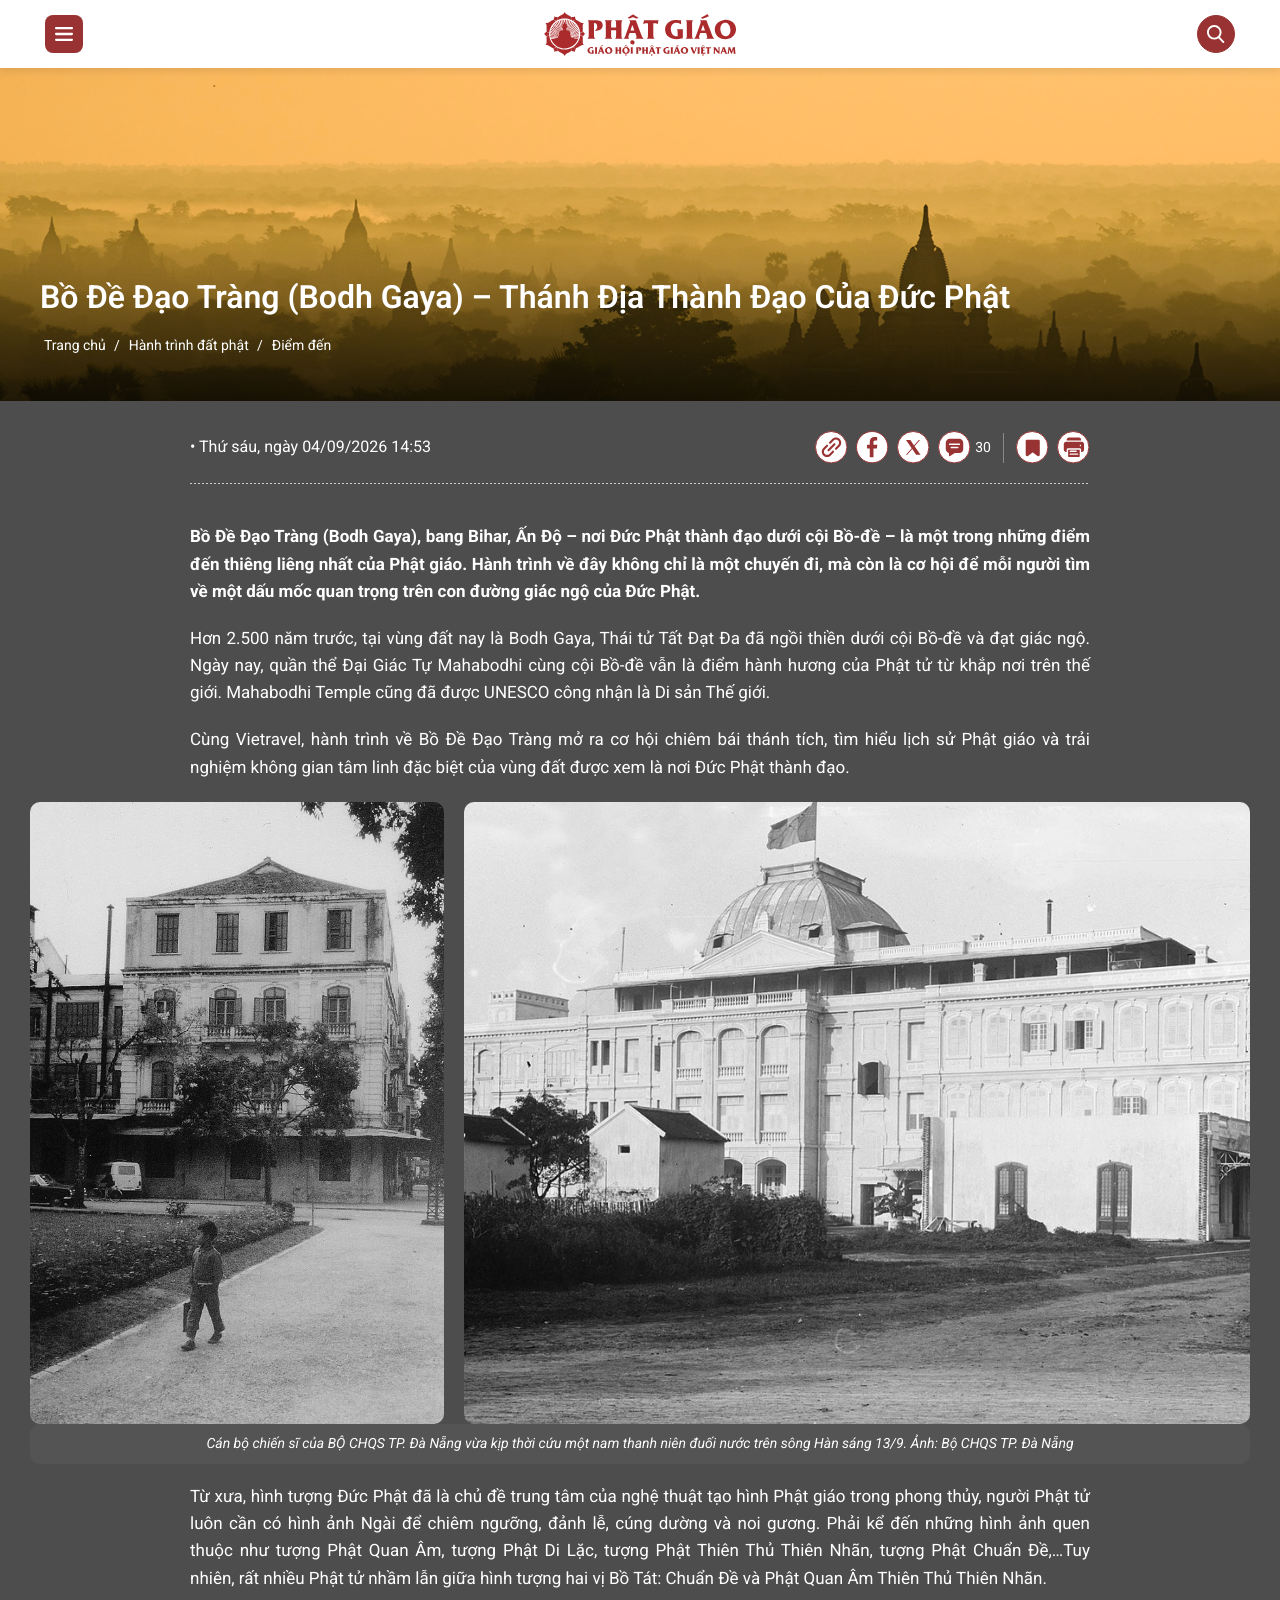
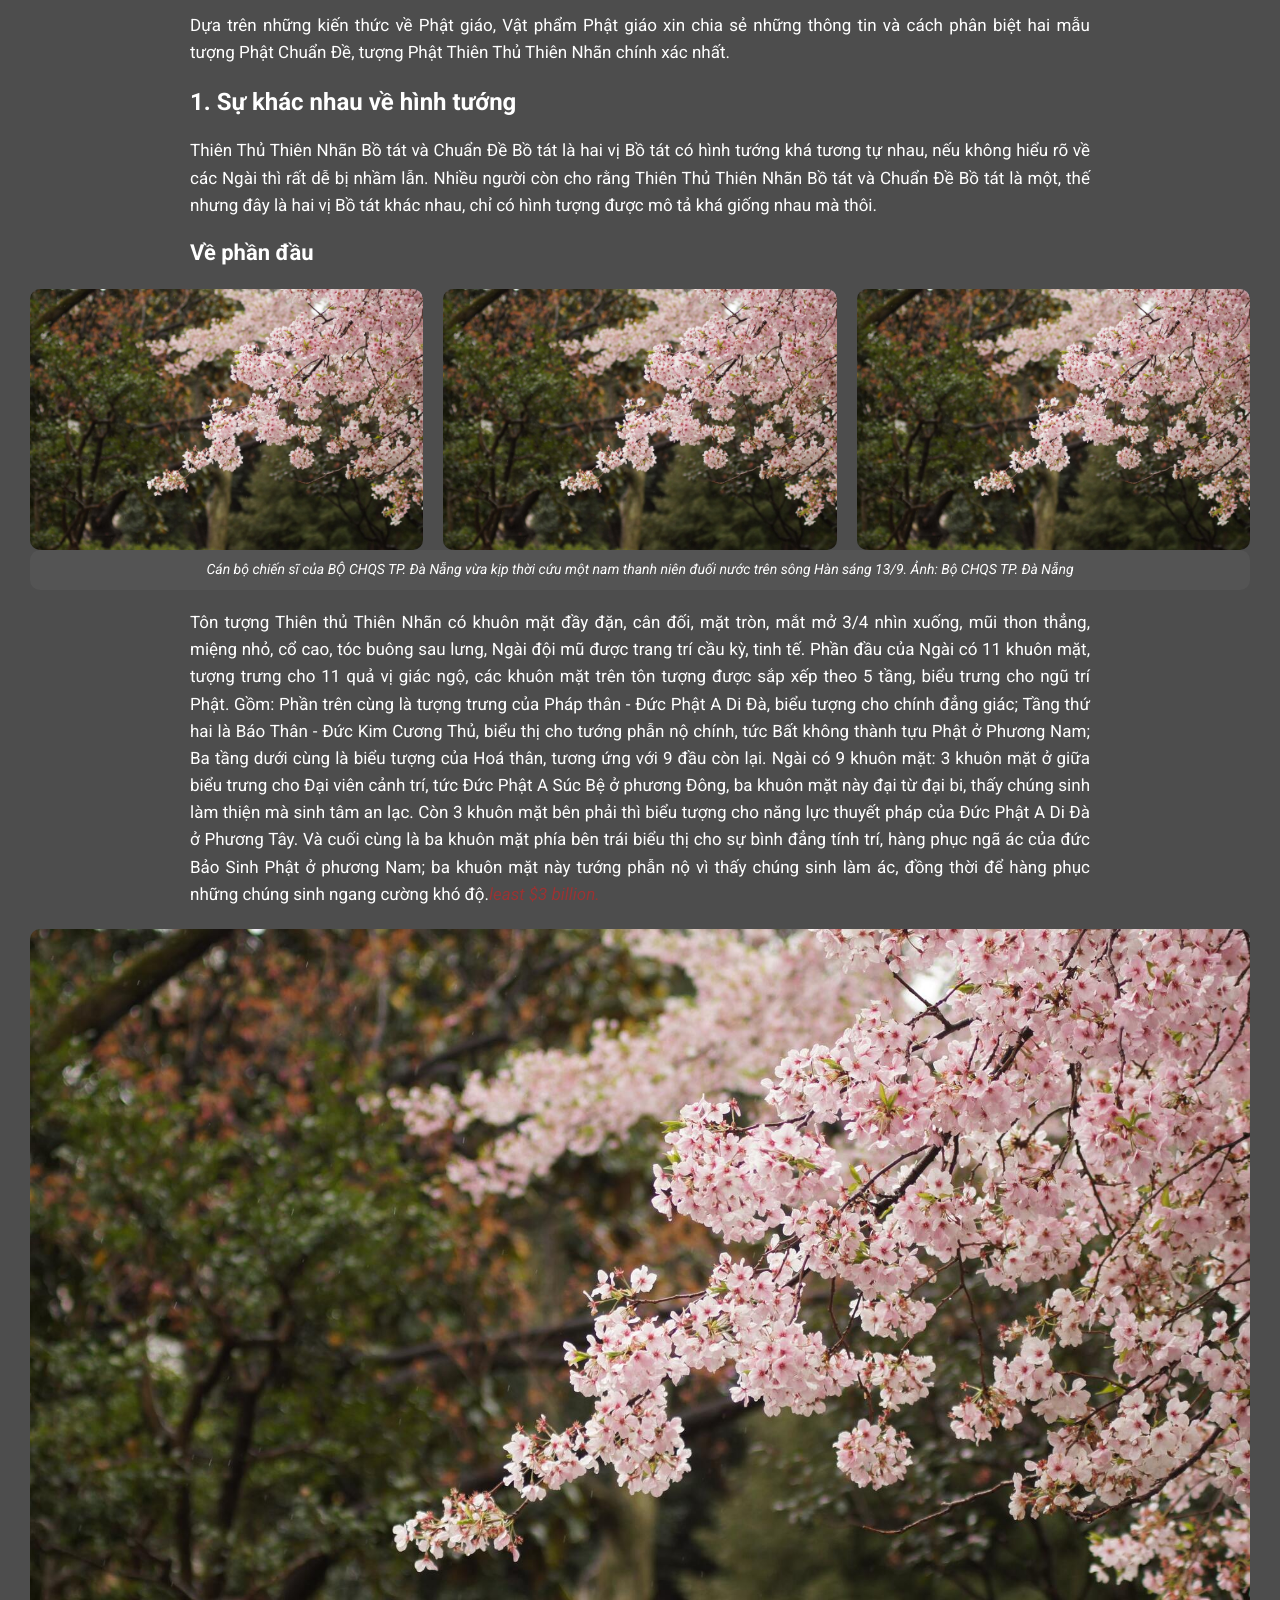
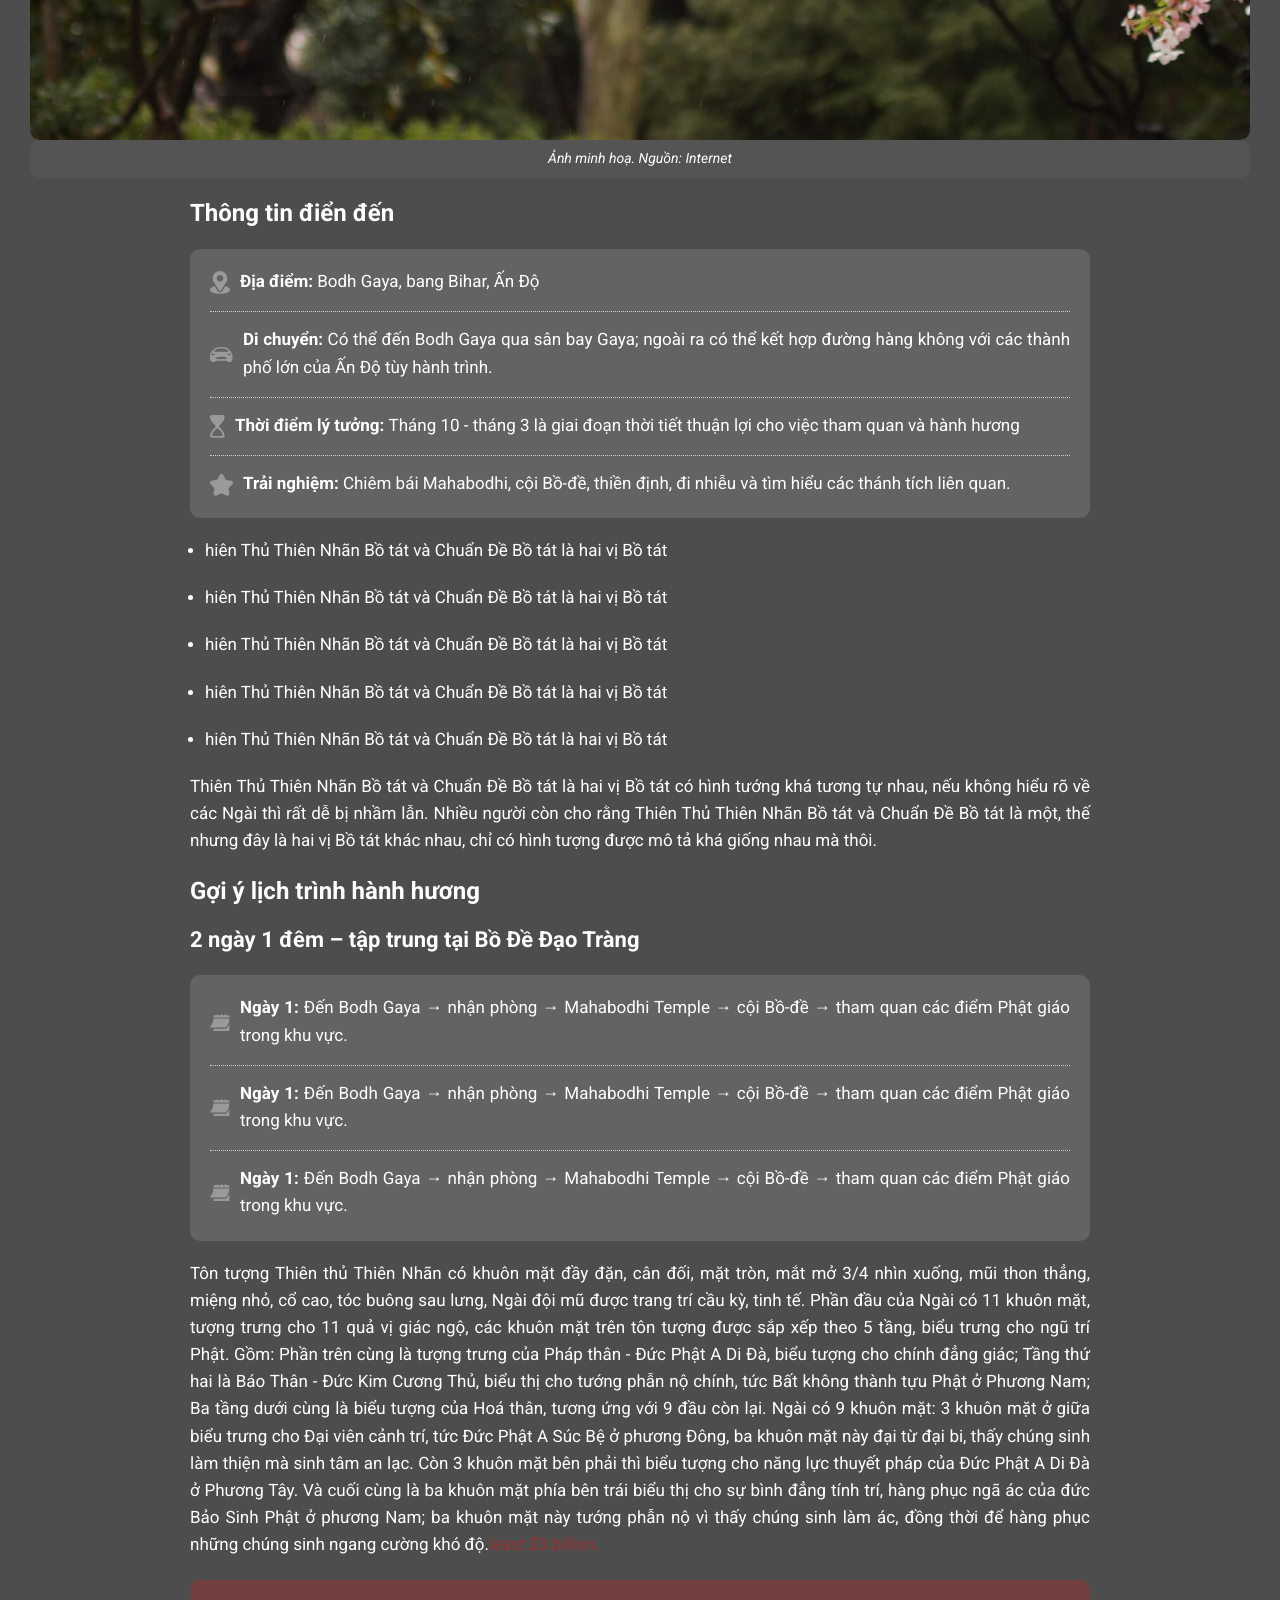
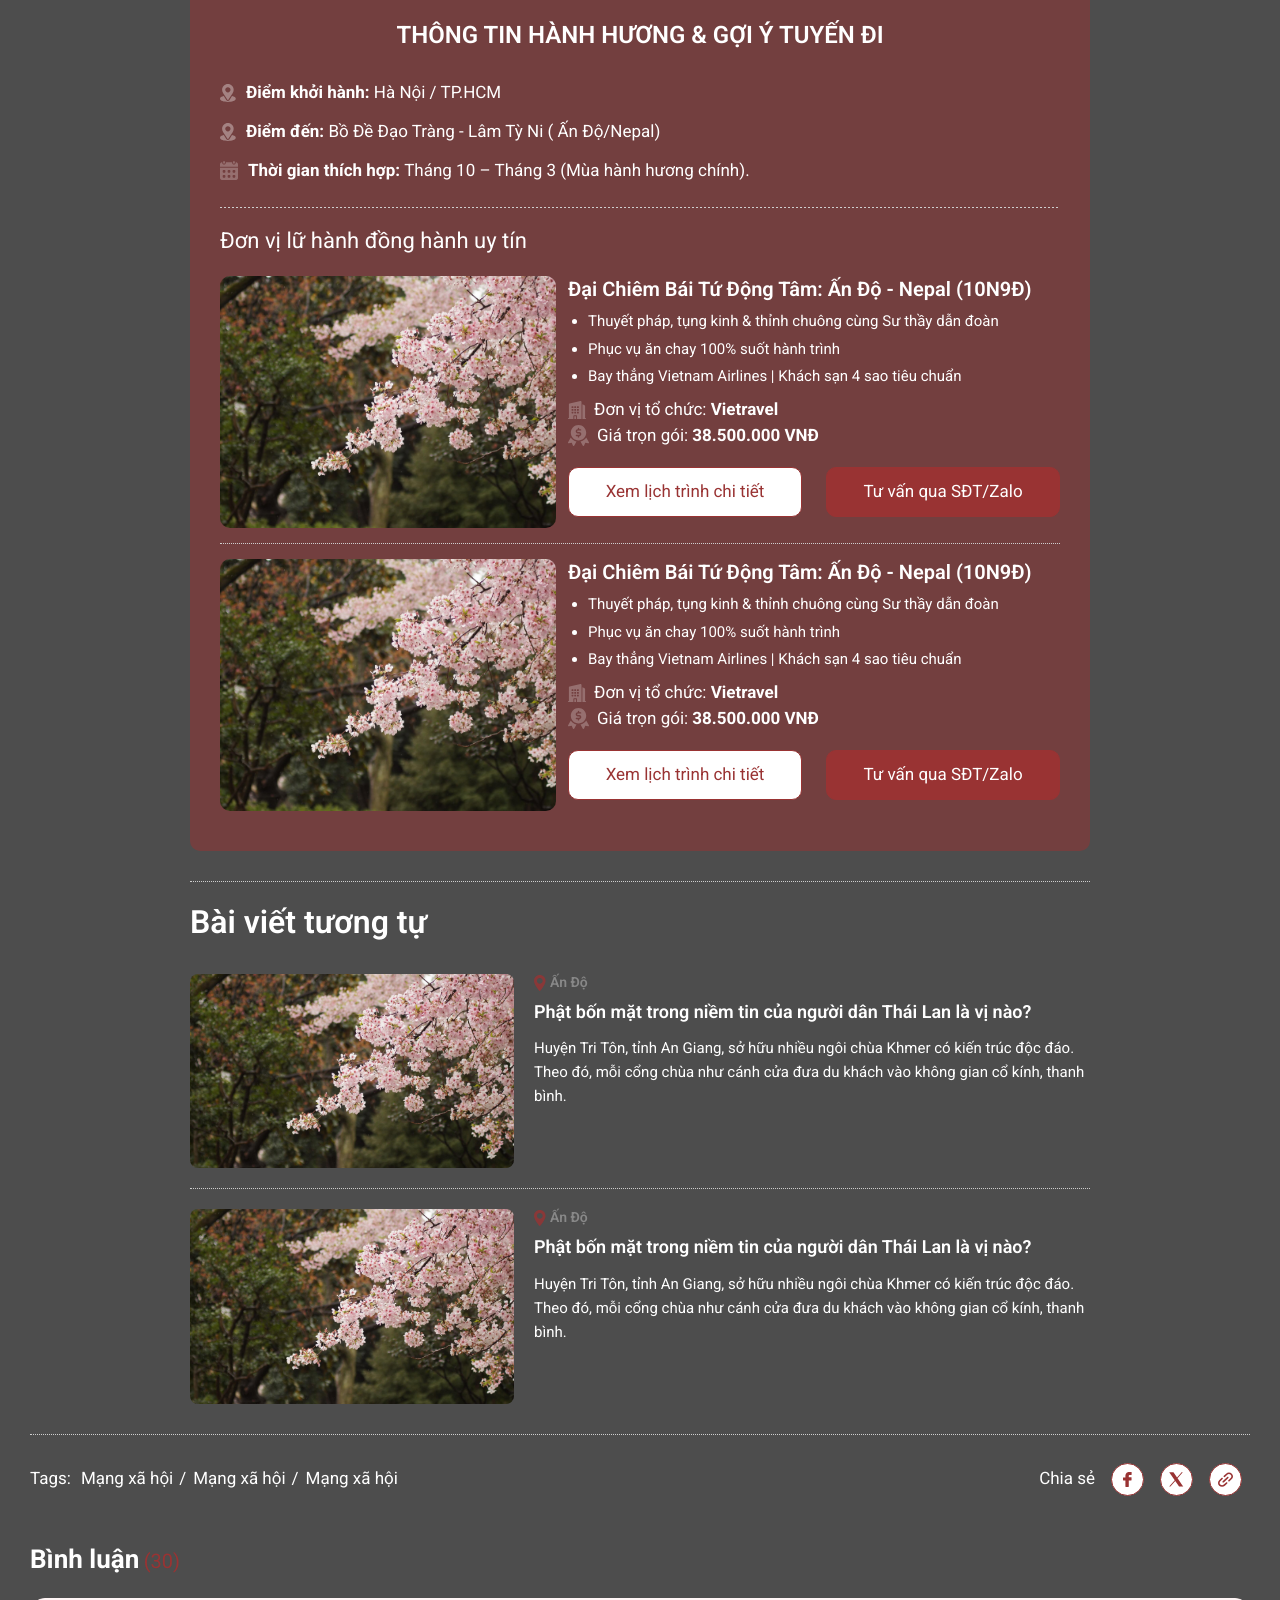
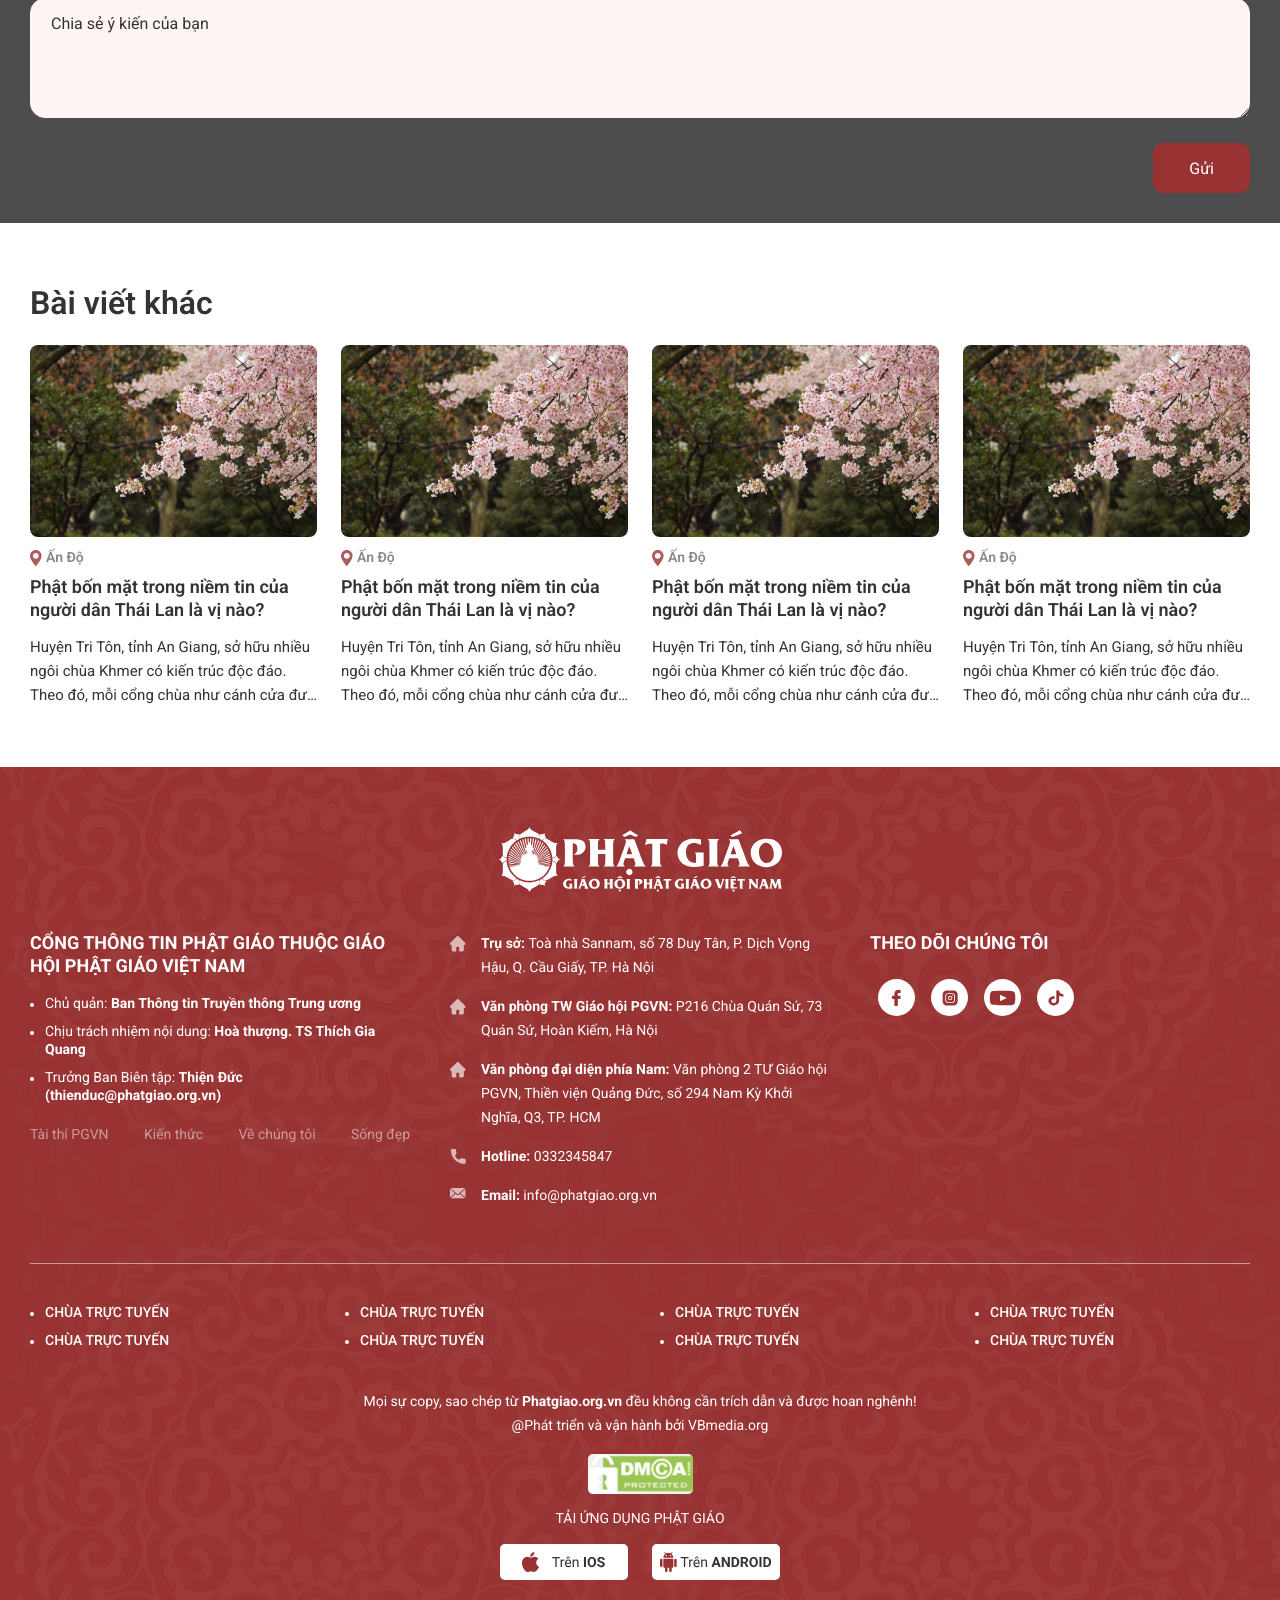
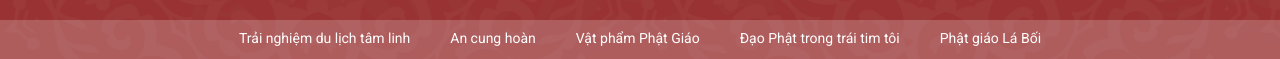
==== detail-hanh-trinh-dat-phat.html @ bb002b35 "16/9" ====
<!DOCTYPE html>
<html lang="vi">
    <head>
        <meta charset="UTF-8" />
        <meta http-equiv="X-UA-Compatible" content="IE=edge" />
        <meta name="viewport" content="width=device-width, initial-scale=1.0" />
        <!-- favicon -->
        <link rel="shortcut icon" href="./images/favicon/favicon.png" type="image/gif" sizes="16x16" />
        <!-- end favicon -->
        <title>Cổng thông tin Phật giáo thuộc Giáo hội Phật giáo Việt Nam</title>
        <!-- font -->
        <link rel="preconnect" href="https://fonts.googleapis.com" />
        <link rel="preconnect" href="https://fonts.gstatic.com" crossorigin />
        <link
            rel="preload"
            href="https://fonts.googleapis.com/css2?family=Roboto:ital,wght@0,100;0,300;0,400;0,500;0,700;0,900;1,100;1,300;1,400;1,500;1,700;1,900&family=Corinthia:wght@400;700&display=swap"
            as="style" onload="this.rel='stylesheet'"
        />
        <!-- end font -->
        <link rel="stylesheet" href="./lib/swiper/swiper-bundle.min.css" />
        <link rel="stylesheet" href="./css/style.css" />
        <script src="./lib/jquery/jquery-3.7.1.min.js"></script>
    </head>

    <body>
        
        <!-- header -->
        <header id="header" class="header relative z-50 shadow js__stickyHeader">
            <!-- pc -->
            <div class="d-3xl-block d-xl-none">
                <div class="header-desk relative z-20">
                    <!-- top -->
                    <div class="header-top bg-white w-wrapper">
                        <div class="header-top__container py-20 w-1220 d-3xl-flex justify-between">
                            <!-- left -->
                            <div class="header-top__left flex-1">
                                <ul class="cate-hot__list d-3xl-flex items-center">
                                    <li class="cate-hot__item">
                                        <a href="#" class="cate-hot__link fs-14 fw-500 text-red-993 capitalize d-3xl-inline-block p-8">Kinh Phật</a>
                                    </li>
                                    <li class="cate-hot__item">
                                        <a href="#" class="cate-hot__link fs-14 fw-500 text-red-993 capitalize d-3xl-inline-block p-8">Vật Phẩm Phật Giáo</a>
                                    </li>
                                    <li class="cate-hot__item">
                                        <a href="#" class="cate-hot__link fs-14 fw-500 text-red-993 capitalize d-3xl-inline-block p-8">Phật Giao Online</a>
                                    </li>
                                </ul>
                            </div>
                            <!-- end left -->
                            
                            <!-- center -->
                            <div class="header-top__center flex-1 d-3xl-flex items-center justify-center">
                                <a href="#" class="logo">
                                    <img src="./images/svg/logo.svg" alt="" class="logo-img">
                                </a>
                            </div>
                            <!-- end center -->
                            
                            <!-- right -->
                            <div class="header-top__right flex-1 d-3xl-flex items-center justify-end">
                                <!-- social -->
                                <ul class="social d-3xl-flex items-center justify-center">
                                    <li class="social-item">
                                        <a href="#" class="social-link">
                                            <img src="./images/svg/fb-red.svg" alt="" class="social-icon">
                                        </a>
                                    </li>
                                    <li class="social-item">
                                        <a href="#" class="social-link">
                                            <img src="./images/svg/insta-red.svg" alt="" class="social-icon">
                                        </a>
                                    </li>
                                    <li class="social-item">
                                        <a href="#" class="social-link">
                                            <img src="./images/svg/ytb-red.svg" alt="" class="social-icon">
                                        </a>
                                    </li>
                                    <li class="social-item">
                                        <a href="#" class="social-link">
                                            <img src="./images/svg/tiktok-red.svg" alt="" class="social-icon">
                                        </a>
                                    </li>
                                    
                                </ul>
                                <!-- end social -->
                            </div>
                            <!-- end right -->
                        </div>
                    </div>
                    <!-- end top -->

                    <!-- menu -->
                    <div class="header-menu bg-white w-wrapper">
                        <div class="header-menu__container w-1220 d-3xl-flex justify-between">
                            <!-- navbar -->
                            <nav class="navbar flex-1">
                                <ul class="navbar-wrapper d-3xl-flex items-center gap-30 justify-between">
                                    <li class="navbar-item">
                                        <a href="#" class="icon-20">
                                            <img src="./images/svg/home-red.svg" alt="" class="">
                                        </a>
                                    </li>
                                    <li class="navbar-item">
                                        <div class="navbar-item__heading d-3xl-flex items-center uppercase fw-600 fs-14">
                                            <a href="#" class="navbar-item__text flex-1 d-3xl-inline-block">Tin tức</a>
                                            <div class="navbar-item__icon flex-0">
                                                <img src="./images/svg/arrow-down-gray.svg" alt="">
                                            </div>
                                        </div>
                                        <ul class="navbar-dropdown fs-14 scroll">
                                            <li class="navbar-dropdown__item">
                                                <a href="#" class="navbar-dropdown__link">Trong nước</a>
                                            </li>
                                            <li class="navbar-dropdown__item">
                                                <a href="#" class="navbar-dropdown__link">Quốc tế</a>
                                            </li>
                                            <li class="navbar-dropdown__item">
                                                <a href="#" class="navbar-dropdown__link">Tin phật sự</a>
                                            </li>
                                            <li class="navbar-dropdown__item">
                                                <a href="#" class="navbar-dropdown__link">Tin mới</a>
                                            </li>
                                        </ul>
                                    </li>
                                    <li class="navbar-item">
                                        <div class="navbar-item__heading d-3xl-flex items-center uppercase fw-600 fs-14">
                                            <a href="#" class="navbar-item__text flex-1 d-3xl-inline-block">Xiển dương phật pháp</a>
                                            <div class="navbar-item__icon flex-0">
                                                <img src="./images/svg/arrow-down-gray.svg" alt="">
                                            </div>
                                        </div>
                                        <ul class="navbar-dropdown fs-14 scroll">
                                            <li class="navbar-dropdown__item">
                                                <a href="#" class="navbar-dropdown__link">Trong nước</a>
                                            </li>
                                            <li class="navbar-dropdown__item">
                                                <a href="#" class="navbar-dropdown__link">Quốc tế</a>
                                            </li>
                                            <li class="navbar-dropdown__item">
                                                <a href="#" class="navbar-dropdown__link">Tin phật sự</a>
                                            </li>
                                            <li class="navbar-dropdown__item">
                                                <a href="#" class="navbar-dropdown__link">Tin mới</a>
                                            </li>
                                        </ul>
                                    </li>
                                    <li class="navbar-item">
                                        <div class="navbar-item__heading d-3xl-flex items-center uppercase fw-600 fs-14">
                                            <a href="#" class="navbar-item__text flex-1 d-3xl-inline-block">Đức phật</a>
                                        </div>
                                    </li>
                                    <li class="navbar-item">
                                        <div class="navbar-item__heading d-3xl-flex items-center uppercase fw-600 fs-14">
                                            <a href="#" class="navbar-item__text flex-1 d-3xl-inline-block">Kinh sách</a>
                                        </div>
                                    </li>
                                    <li class="navbar-item">
                                        <div class="navbar-item__heading d-3xl-flex items-center uppercase fw-600 fs-14">
                                            <a href="#" class="navbar-item__text flex-1 d-3xl-inline-block">Giáo hội</a>
                                        </div>
                                    </li>
                                    <li class="navbar-item">
                                        <div class="navbar-item__heading d-3xl-flex items-center uppercase fw-600 fs-14">
                                            <a href="#" class="navbar-item__text flex-1 d-3xl-inline-block">Media</a>
                                        </div>
                                    </li>
                                    <li class="navbar-item">
                                        <div class="navbar-item__heading d-3xl-flex items-center uppercase fw-600 fs-14">
                                            <a href="#" class="navbar-item__text flex-1 d-3xl-inline-block">Môi trường</a>
                                        </div>
                                    </li>

                                    <li class="navbar-item navbar-more  js__navbarMore">
                                        <div class="navbar-more__icon js__navbarMoreIcon">
                                            <div class="bar">
                                                <img src="./images/svg/bar.svg" alt="">
                                            </div>
                                            <div class="close">
                                                <img src="./images/svg/close.svg" alt="">
                                            </div>
                                        </div>
                                        
                                    </li>
                                </ul>
                            </nav>
                            <!-- end navbar -->

                            <!-- extend -->
                            <div class="navbar-more__content w-wrapper js__navbarMoreContent">
                                <div class="navbar-more__inner w-1220 scroll">
                                    <ul class="navbar-more__list d-3xl-grid gap-24">
                                        <li class="navbar-more__item">
                                            <div class="navbar-more__title"><a href="#">Cate 1</a></div>
                                            <ul class="navbar-more__children">
                                                <li><a href="#">Cate 2</a></li>
                                                <li><a href="#">Cate 2</a></li>
                                                <li><a href="#">Cate 2</a></li>
                                                <li><a href="#">Cate 2</a></li>
                                            </ul>
                                        </li>
                                        <li class="navbar-more__item">
                                            <div class="navbar-more__title"><a href="#">Cate 1</a></div>
                                            <ul class="navbar-more__children">
                                                <li><a href="#">Cate 2</a></li>
                                                <li><a href="#">Cate 2</a></li>
                                                <li><a href="#">Cate 2</a></li>
                                                <li><a href="#">Cate 2</a></li>
                                            </ul>
                                        </li>
                                        <li class="navbar-more__item">
                                            <div class="navbar-more__title"><a href="#">Cate 1</a></div>
                                            <ul class="navbar-more__children">
                                                <li><a href="#">Cate 2</a></li>
                                                <li><a href="#">Cate 2</a></li>
                                                <li><a href="#">Cate 2</a></li>
                                                <li><a href="#">Cate 2</a></li>
                                            </ul>
                                        </li>
                                        <li class="navbar-more__item">
                                            <div class="navbar-more__title"><a href="#">Cate 1</a></div>
                                            <ul class="navbar-more__children">
                                                <li><a href="#">Cate 2</a></li>
                                                <li><a href="#">Cate 2</a></li>
                                                <li><a href="#">Cate 2</a></li>
                                                <li><a href="#">Cate 2</a></li>
                                            </ul>
                                        </li>
                                        <li class="navbar-more__item">
                                            <div class="navbar-more__title"><a href="#">Cate 1</a></div>
                                            <ul class="navbar-more__children">
                                                <li><a href="#">Cate 2</a></li>
                                                <li><a href="#">Cate 2</a></li>
                                                <li><a href="#">Cate 2</a></li>
                                                <li><a href="#">Cate 2</a></li>
                                            </ul>
                                        </li>
                                        <li class="navbar-more__item">
                                            <div class="navbar-more__title"><a href="#">Cate 1</a></div>
                                            <ul class="navbar-more__children">
                                                <li><a href="#">Cate 2</a></li>
                                                <li><a href="#">Cate 2</a></li>
                                                <li><a href="#">Cate 2</a></li>
                                                <li><a href="#">Cate 2</a></li>
                                            </ul>
                                        </li>
                                    </ul>
                                </div>
                            </div>
                            <!-- end extend -->

                            <!-- search -->
                            <div class="search flex-0 d-3xl-flex items-center ml-40 mr-3xl--10 js__searchDesk">
                                <!-- icon -->
                                <div class="search-icon icon-20 d-3xl-flex items-center p-10 js__searchIconDesk pointer">
                                    <img src="./images/svg/search.svg" alt="">
                                </div>
                                <!-- end icon -->
                                <div class="search-content js__searchContentDesk">
                                    <form action="search-form">
                                        <div class="search-group">
                                            <input type="text" class="search-input js__searchInputDesk" placeholder="Tìm kiếm...">
                                        </div>
                                    </form>
                                </div>
                            </div>
                            <!-- end search -->
                        </div>
                    </div>
                    <!-- end menu -->
                </div>
            </div>
            <!-- end pc -->
             
            <!-- mb -->
            <div class="d-3xl-none d-xl-block">
                <div class="header-mb header-mb-detail-hanh-trinh-dat-phat relative z-10">
                    <!-- bot -->
                    <div class="header-mb__bot w-wrapper w-1220 bg-white py-12">
                        <!-- menu -->
                        <div class="header-mb__menu d-3xl-flex items-center justify-between">
                            <!-- left -->
                            <div class="header-mb__left flex-0">
                                <!-- submenu -->
                                <div class="sub-menu">
                                    <!-- icon bar -->
                                    <div class="icon-bar js__clickShowMenuMb bg-red-993">
                                        <img src="./images/svg/bar-w.svg" alt="">
                                    </div>
                                    <!-- end icon bar -->
                                    <!-- content -->
                                    <div class="sub-menu__content">
                                        <!-- close -->
                                        <div class="sub-menu__close js__closeSubMenu d-3xl-flex items-center">
                                            <img src="./images/svg/close-w.svg" alt="">
                                        </div>
                                        <!-- end close -->
    
                                        <div class="sub-menu__container">
                                            <!-- list -->
                                            <div class="sub-menu__list">
                                                <!-- item -->
                                                <div class="sub-menu__item px-20">
                                                    <!-- heading -->
                                                    <div class="heading-sub d-3xl-flex items-center justify-between py-8 text-red-993">
                                                        <h3 class="heading-sub__title fs-14 fw-500 uppercase">
                                                            <a href="#">Tin tức</a>
                                                        </h3>
                                                        <div class="heading-sub__arrow js__dropDown">
                                                            <img src="./images/svg/arrow-down-gray.svg" alt="">
                                                        </div>
                                                    </div>
                                                    <!-- end heading -->
    
                                                    <!-- sub menu list -->
                                                    <ul class="list-sub js__listSubMenu">
                                                        <li class="item-sub">
                                                            <a href="#" class="item-sub__link fs-16">Release Calender</a>
                                                        </li>
                                                        <li class="item-sub">
                                                            <a href="#" class="item-sub__link fs-16">Release Calender</a>
                                                        </li>
                                                        <li class="item-sub">
                                                            <a href="#" class="item-sub__link fs-16">Release Calender</a>
                                                        </li>
                                                    </ul>
                                                    <!-- end sub menu list -->
                                                </div>
                                                <!-- end item -->
                                                <!-- item -->
                                                <div class="sub-menu__item px-20">
                                                    <!-- heading -->
                                                    <div class="heading-sub d-3xl-flex items-center justify-between py-8 text-red-993">
                                                        <h3 class="heading-sub__title fs-14 fw-500 uppercase">
                                                            <a href="#">Tin tức</a>
                                                        </h3>
                                                        <div class="heading-sub__arrow js__dropDown">
                                                            <img src="./images/svg/arrow-down-gray.svg" alt="">
                                                        </div>
                                                    </div>
                                                    <!-- end heading -->
    
                                                    <!-- sub menu list -->
                                                    <ul class="list-sub js__listSubMenu">
                                                        <li class="item-sub">
                                                            <a href="#" class="item-sub__link fs-16">Release Calender</a>
                                                        </li>
                                                        <li class="item-sub">
                                                            <a href="#" class="item-sub__link fs-16">Release Calender</a>
                                                        </li>
                                                        <li class="item-sub">
                                                            <a href="#" class="item-sub__link fs-16">Release Calender</a>
                                                        </li>
                                                    </ul>
                                                    <!-- end sub menu list -->
                                                </div>
                                                <!-- end item -->
                                                <!-- item -->
                                                <div class="sub-menu__item px-20">
                                                    <!-- heading -->
                                                    <div class="heading-sub d-3xl-flex items-center justify-between py-8 text-red-993">
                                                        <h3 class="heading-sub__title fs-14 fw-500 uppercase">
                                                            <a href="#">Tin tức</a>
                                                        </h3>
                                                        <div class="heading-sub__arrow js__dropDown">
                                                            <img src="./images/svg/arrow-down-gray.svg" alt="">
                                                        </div>
                                                    </div>
                                                    <!-- end heading -->
    
                                                    <!-- sub menu list -->
                                                    <ul class="list-sub js__listSubMenu">
                                                        <li class="item-sub">
                                                            <a href="#" class="item-sub__link fs-16">Release Calender</a>
                                                        </li>
                                                        <li class="item-sub">
                                                            <a href="#" class="item-sub__link fs-16">Release Calender</a>
                                                        </li>
                                                        <li class="item-sub">
                                                            <a href="#" class="item-sub__link fs-16">Release Calender</a>
                                                        </li>
                                                    </ul>
                                                    <!-- end sub menu list -->
                                                </div>
                                                <!-- end item -->
                                               
                                               
                                            </div>
                                            <!-- end list -->
                                        </div>
                                    </div>
                                    <!-- end content -->
                                    <div class="overlay js__overlay"></div>
                                </div>
                                <!-- end submenu -->
                            </div>
                            <!-- end left -->
                            <!-- center -->
                            <div class="header-mb__center flex-1 d-3xl-flex items-center justify-center">
                                <a href="#" class="logo">
                                    <img src="./images/svg/logo.svg" alt="" class="logo-img">
                                </a>
                            </div>
                            <!-- end center -->
                            <!-- right -->
                            <div class="header-mb__right flex-0">
                                <div class="search-mb">
                                    <div class="search-mb__icon js__searchMb">
                                        <img src="./images/svg/search-w.svg" alt="">
                                    </div>
                                    <!-- form -->
                                    <div class="header-search-mb__form h-60 w-full js__formSearchMb">
                                        <form action="" class="w-full h-full">
                                            <div class="relative w-full h-full">
                                                <input type="text" class="header-search-input w-full h-full p-8 fs-16 js__focusSearchMb" placeholder="Search...">
                                                <div class="header-search-btn absolute h-full d-3xl-flex items-center p-8 js__closeSearchMb icon-20">
                                                    <img src="./images/svg/close.svg" alt="">
                                                </div>
                                            </div>
                                        </form>
                                    </div>
                                    <!-- end form -->
                                </div>
                            </div>
                            <!-- end right -->
                        </div>
                        <!-- end menu -->
                    </div>
                    <!-- end bot -->

                    <!-- navbar menu mb -->
                    <div class="navbar-menu-mb js__navbarMenuMb py-15 pl-15 pr-40 relative d-3xl-none">
                        <ul class="navbar-mb js__navbarMb d-3xl-flex items-center fs-14 text-gray-33 fw-600 uppercase">
                            <li class="navbar-item flex-0">
                                <a href="#" class="icon-16">
                                    <img src="./images/svg/home-red.svg" alt="">
                                </a>
                            </li>
                            <li class="navbar-item">
                                <a href="#">Tin tức</a>
                            </li>
                            <li class="navbar-item">
                                <a href="#">Xiển Dương Phật Pháp</a>
                            </li>
                            <li class="navbar-item">
                                <a href="#">Đức Phật</a>
                            </li>
                            <li class="navbar-item">
                                <a href="#">Kinh Sách</a>
                            </li>
                            <li class="navbar-item">
                                <a href="#">Giáo hội</a>
                            </li>
                            <li class="navbar-item">
                                <a href="#">Media</a>
                            </li>
                            <li class="navbar-item">
                                <a href="#">Môi trường</a>
                            </li>
                        </ul>
                        <div class="navbar-scroll-icon js__navbarIcon">
                            <img src="./images/svg/arrow-next-gray-2.svg" alt="">
                        </div>
                    </div>
                    <!-- end navbar menu mb -->

                    <!-- menu detail hanh trinh dat phat -->
                    <div class="menu-detail-hanh-trinh-dat-phat d-3xl-none w-wrapper w-1220 bg-white py-12">
                        <div class="menu-detail-hanh-trinh-dat-phat__container d-3xl-flex items-center justify-between gap-20">
                            <!-- left -->
                            <div class="menu-detail-hanh-trinh-dat-phat__left flex-0">
                                <!-- icon bar -->
                                <div class="icon-bar js__clickShowMenuMb bg-red-993">
                                    <img src="./images/svg/bar-w.svg" alt="">
                                </div>
                                <!-- end icon bar -->
                            </div>
                            <!-- end left -->

                            <!-- right -->
                            <div class="menu-detail-hanh-trinh-dat-phat__right flex-1 d-3xl-flex items-center justify-end">
                                <div class="detail-hanh-trinh-dat-phat-primary__action d-3xl-flex items-center justify-end gap-12">
                                    <!-- social -->
                                    <ul class="social-tertiary d-3xl-flex items-center gap-8">
                                        <li class="social-tertiary__item">
                                            <a href="#" class="social-tertiary__link"><img src="./images/svg/link-red-2.svg" alt=""></a>
                                        </li>
                                        <li class="social-tertiary__item">
                                            <a href="#" class="social-tertiary__link"><img src="./images/svg/fb-red-2.svg" alt=""></a>
                                        </li>
                                        <li class="social-tertiary__item">
                                            <a href="#" class="social-tertiary__link"><img src="./images/svg/x-red-2.svg" alt=""></a>
                                        </li>
                                        <li class="social-tertiary__item">
                                            <div class="d-3xl-flex items-center">
                                                <a href="#" class="social-tertiary__link flex-0"><img src="./images/svg/cmt-red-3.svg" alt=""></a>
                                                <span class="social-tertiary__text fs-14 text-gray-33 ml-4 d-3xl-block">30</span>
                                            </div>
                                        </li>
                                    </ul>
                                    <!-- end social -->
                                    <div class="line" style="border-right: 1px solid #888;width: 1px;height: 30px;"></div>

                                    <!-- social -->
                                    <ul class="social-tertiary d-3xl-flex items-center gap-8">
                                        <li class="social-tertiary__item">
                                            <a href="#" class="social-tertiary__link"><img src="./images/svg/bookmark-red-2.svg" alt=""></a>
                                        </li>
                                        <li class="social-tertiary__item">
                                            <div onclick="window.print()" class="social-tertiary__link"><img src="./images/svg/print-red-2.svg" alt=""></div>
                                        </li>
                                    </ul>
                                    <!-- end social -->
                                </div>
                            </div>
                            <!-- end right -->
                        </div>
                    </div>
                    <!-- end menu detail hanh trinh dat phat -->
                </div>
            </div>
            <!-- end mb -->

        </header>
        <!-- end header -->
        <!-- main -->
        <main id="main" class="main">
            <!-- primary -->
            <section class="kham-pha-diem-den-primary relative z-10 bg-white">
                <!-- article -->
                <div class="article over-hidden">
                    <!-- img -->
                    <div class="article-img">
                        <!-- pc -->
                        <div class="d-3xl-block d-md-none">
                            <img src="./images/bg-4.png" alt="" class="w-full h-auto">
                        </div>
                        <!-- end pc -->
                        <!-- mb -->
                        <div class="d-3xl-none d-md-block">
                            <img src="./images/bg-4-mb.png" alt="" class="w-full h-auto">
                        </div>
                        <!-- end mb -->
                    </div>
                    <!-- end img -->
                    <!-- content -->
                    <div class="article-content article-content-bottom absolute inset-0 p-40 p-md-15 relative d-3xl-flex flex-column">
                        <!-- pc -->
                        <div class="w-1220 w-md-500 d-3xl-block d-md-none">
                            <h2 class="article-title fs-32 fs-md-20 fw-600 text-white">
                                <span>Bồ Đề Đạo Tràng (Bodh Gaya) – Thánh Địa Thành Đạo Của Đức Phật</span>
                            </h2>
                            
                            <div class="breadcrumb-quaternary fs-14 fs-md-14 text-white mt-15 mt-md-0 pt-md-4">
                                <ul class="breadcrumb-quaternary-container">
                                    <li class="breadcrumb-quaternary__item">
                                        <a href="#" class="breadcrumb-quaternary-link">Trang chủ</a>
                                    </li>
                                    <li class="breadcrumb-quaternary__item">
                                        <a href="#" class="breadcrumb-quaternary-link">Hành trình đất phật</a>
                                    </li>
                                    <li class="breadcrumb-quaternary__item">
                                        <a href="#" class="breadcrumb-quaternary-link">Điểm đến</a>
                                    </li>
                                </ul>
                            </div>
                        </div>
                        <!-- end pc -->

                        <!-- mb -->
                        <div class="w-1220 w-md-500 d-3xl-none d-md-block">
                            <div class="d-3xl-flex items-center flex-wrap gap-10 justify-center">
                                <div class="icon flex-0">
                                    <img src="./images/svg/logo-2.svg" alt="">
                                </div>
                                <h2 class="heading-title text-white fs-48 font-corinthia text-center fw-400"><span>Hành Trình  Đất Phật</span></h2>
                            </div>
                        </div>
                        <!-- end mb -->
                    </div>
                    <!-- end content -->
                </div>
                <!-- end article -->
            </section>
            <!-- end primary -->

            <!-- primary -->
            <section class="detail-hanh-trinh-dat-phat-primary relative z-20 over-hidden w-wrapper bg-gray-4d">
                <div class="detail-hanh-trinh-dat-phat-primary__container relative z-10 w-1220 w-md-500 py-30 pt-md-10 pb-md-30">
                    <!-- mb -->
                    <div class="d-3xl-none d-md-block">
                        <!-- bredcrumb -->
                        <div class="breadcrumb-quaternary fs-14 fs-md-14 text-white mt-15 mt-md-0 pt-md-4">
                            <ul class="breadcrumb-quaternary-container">
                                <li class="breadcrumb-quaternary__item">
                                    <a href="#" class="breadcrumb-quaternary-link">Trang chủ</a>
                                </li>
                                <li class="breadcrumb-quaternary__item">
                                    <a href="#" class="breadcrumb-quaternary-link">Hành trình đất phật</a>
                                </li>
                                <li class="breadcrumb-quaternary__item">
                                    <a href="#" class="breadcrumb-quaternary-link">Điểm đến</a>
                                </li>
                            </ul>
                        </div>
                        <!-- end bredcrumb -->

                        <!-- title -->
                        <h1 class="article-title fs-32 fs-md-20 fw-600 text-white mt-24">
                            <span>Bồ Đề Đạo Tràng (Bodh Gaya) – Thánh Địa Thành Đạo Của Đức Phật</span>
                        </h1>
                        <!-- end title -->
                    </div>
                    <!-- end mb -->

                    <!-- detail top -->
                    <div class="detail-hanh-trinh-dat-phat-primary__top d-3xl-flex items-center justify-between gap-20 flex-wrap pb-20 mb-20 border-dotted-ce mt-md-12">
                        <!-- time -->
                        <div class="titme fs-16 fs-md-14 text-white fw-400">• Thứ sáu, ngày 04/09/2026 14:53</div>
                        <!-- end time -->
                        <!-- action -->
                        <div class="detail-hanh-trinh-dat-phat-primary__action d-3xl-flex d-md-none items-center justify-end gap-12">
                            <!-- social -->
                            <ul class="social-tertiary d-3xl-flex items-center gap-8">
                                <li class="social-tertiary__item">
                                    <a href="#" class="social-tertiary__link"><img src="./images/svg/link-red-2.svg" alt=""></a>
                                </li>
                                <li class="social-tertiary__item">
                                    <a href="#" class="social-tertiary__link"><img src="./images/svg/fb-red-2.svg" alt=""></a>
                                </li>
                                <li class="social-tertiary__item">
                                    <a href="#" class="social-tertiary__link"><img src="./images/svg/x-red-2.svg" alt=""></a>
                                </li>
                                <li class="social-tertiary__item">
                                    <div class="d-3xl-flex items-center">
                                        <a href="#" class="social-tertiary__link flex-0"><img src="./images/svg/cmt-red-3.svg" alt=""></a>
                                        <span class="social-tertiary__text fs-14 text-white ml-4 d-3xl-block">30</span>
                                    </div>
                                </li>
                            </ul>
                            <!-- end social -->
                            <div class="line" style="border-right: 1px solid #888;width: 1px;height: 30px;"></div>

                            <!-- social -->
                            <ul class="social-tertiary d-3xl-flex items-center gap-8">
                                <li class="social-tertiary__item">
                                    <a href="#" class="social-tertiary__link"><img src="./images/svg/bookmark-red-2.svg" alt=""></a>
                                </li>
                                <li class="social-tertiary__item">
                                    <div onclick="window.print()" class="social-tertiary__link"><img src="./images/svg/print-red-2.svg" alt=""></div>
                                </li>
                            </ul>
                            <!-- end social -->
                        </div>
                        <!-- end action -->
                    </div>
                    <!-- end detail top -->
                    
                    <!-- detail content -->
                    <div class="detail-content w-full mt-40 mt-md-20">
                        <!-- end detail sapo -->
                        <div id="explus-editor">
                            <div class="detail-sapo">
                                <p>Bồ Đề Đạo Tràng (Bodh Gaya), bang Bihar, Ấn Độ – nơi Đức Phật thành đạo dưới cội Bồ-đề – là một trong những điểm đến thiêng liêng nhất của Phật giáo. Hành trình về đây không chỉ là một chuyến đi, mà còn là cơ hội để mỗi người tìm về một dấu mốc quan trọng trên con đường giác ngộ của Đức Phật.</p>
                            </div>
                            <p>Hơn 2.500 năm trước, tại vùng đất nay là Bodh Gaya, Thái tử Tất Đạt Đa đã ngồi thiền dưới cội Bồ-đề và đạt giác ngộ. Ngày nay, quần thể Đại Giác Tự Mahabodhi cùng cội Bồ-đề vẫn là điểm hành hương của Phật tử từ khắp nơi trên thế giới. Mahabodhi Temple cũng đã được UNESCO công nhận là Di sản Thế giới.</p>
                            <p>Cùng Vietravel, hành trình về Bồ Đề Đạo Tràng mở ra cơ hội chiêm bái thánh tích, tìm hiểu lịch sử Phật giáo và trải nghiệm không gian tâm linh đặc biệt của vùng đất được xem là nơi Đức Phật thành đạo.</p>

                            <figure class="input-gallery" view="default" show="flex">
                                <div class="images">
                                    <img loading="lazy" src="./images/4.webp" width="960" height="714" alt="" data-id="621359" data-fancybox="gallery" href="./images/4.webp">
                                    <img class="" loading="lazy" src="./images/5.webp" width="960" height="700" alt="" data-id="621360" data-fancybox="gallery" href="./images/5.webp">
                                </div>
                                <figcaption class="js">Cán bộ chiến sĩ của BỘ CHQS TP. Đà Nẵng vừa kịp thời cứu một nam thanh niên đuối nước trên sông Hàn sáng 13/9. Ảnh: Bộ CHQS TP. Đà Nẵng</figcaption>
                            </figure>
                            <p>Từ xưa, hình tượng Đức Phật đã là chủ đề trung tâm của nghệ thuật tạo hình Phật giáo trong phong thủy, người Phật tử luôn cần có hình ảnh Ngài để chiêm ngưỡng, đảnh lễ, cúng dường và noi gương. Phải kể đến những hình ảnh quen thuộc như tượng Phật Quan Âm, tượng Phật Di Lặc, tượng Phật Thiên Thủ Thiên Nhãn, tượng Phật Chuẩn Đề,…Tuy nhiên, rất nhiều Phật tử nhầm lẫn giữa hình tượng hai vị Bồ Tát: Chuẩn Đề và Phật Quan Âm Thiên Thủ Thiên Nhãn.</p>
                            <p>Dựa trên những kiến thức về Phật giáo, Vật phẩm Phật giáo xin chia sẻ những thông tin và cách phân biệt hai mẫu tượng Phật Chuẩn Đề, tượng Phật Thiên Thủ Thiên Nhãn chính xác nhất.</p>
                            <h2>1. Sự khác nhau về hình tướng</h2>
                            <p> Thiên Thủ Thiên Nhãn Bồ tát và Chuẩn Đề Bồ tát là hai vị Bồ tát có hình tướng khá tương tự nhau, nếu không hiểu rõ về các Ngài thì rất dễ bị nhầm lẫn. Nhiều người còn cho rằng Thiên Thủ Thiên Nhãn Bồ tát và Chuẩn Đề Bồ tát là một, thế nhưng đây là hai vị Bồ tát khác nhau, chỉ có hình tượng được mô tả khá giống nhau mà thôi.</p>
                            <h3>Về phần đầu</h3>
                            <figure class="input-gallery" view="default" show="flex">
                                <div class="images">
                                    <img loading="lazy" src="./images/2.jpg" width="960" height="714" alt="" data-id="621359" data-fancybox="gallery" href="#">
                                    <img loading="lazy" src="./images/2.jpg" width="960" height="714" alt="" data-id="621359" data-fancybox="gallery" href="#">
                                    <img class="" loading="lazy" src="./images/2.jpg" width="960" height="700" alt="" data-id="621360" data-fancybox="gallery" href="#">
                                </div>
                                <figcaption class="js">Cán bộ chiến sĩ của BỘ CHQS TP. Đà Nẵng vừa kịp thời cứu một nam thanh niên đuối nước trên sông Hàn sáng 13/9. Ảnh: Bộ CHQS TP. Đà Nẵng</figcaption>
                            </figure>
                            <p>Tôn tượng Thiên thủ Thiên Nhãn có khuôn mặt đầy đặn, cân đối, mặt tròn, mắt mở 3/4 nhìn xuống, mũi thon thẳng, miệng nhỏ, cổ cao, tóc buông sau lưng, Ngài đội mũ được trang trí cầu kỳ, tinh tế. Phần đầu của Ngài có 11 khuôn mặt, tượng trưng cho 11 quả vị giác ngộ, các khuôn mặt trên tôn tượng được sắp xếp theo 5 tầng, biểu trưng cho ngũ trí Phật. Gồm: Phần trên cùng là tượng trưng của Pháp thân - Đức Phật A Di Đà, biểu tượng cho chính đẳng giác; Tầng thứ hai là Báo Thân - Đức Kim Cương Thủ, biểu thị cho tướng phẫn nộ chính, tức Bất không thành tựu Phật ở Phương Nam; Ba tầng dưới cùng là biểu tượng của Hoá thân, tương ứng với 9 đầu còn lại. Ngài có 9 khuôn mặt: 3 khuôn mặt ở giữa biểu trưng cho Đại viên cảnh trí, tức Đức Phật A Súc Bệ ở phương Đông, ba khuôn mặt này đại từ đại bi, thấy chúng sinh làm thiện mà sinh tâm an lạc. Còn 3 khuôn mặt bên phải thì biểu tượng cho năng lực thuyết pháp của Đức Phật A Di Đà ở Phương Tây. Và cuối cùng là ba khuôn mặt phía bên trái biểu thị cho sự bình đẳng tính trí, hàng phục ngã ác của đức Bảo Sinh Phật ở phương Nam; ba khuôn mặt này tướng phẫn nộ vì thấy chúng sinh làm ác, đồng thời để hàng phục những chúng sinh ngang cường khó độ.<a href="#">least $3 billion.</a></p>
                            <figure class="expNoEdit">
                                <a data-fancybox="gallery" href="./images/2.jpg" data-caption="VNG từng dự kiến IPO tại Mỹ. Ảnh Vneconomy">
                                    <img src="./images/2.jpg" alt="">
                                    </a>
                                    <figcaption>
                                    <h2 class="expEdit">
                                        Ảnh minh hoạ. Nguồn: Internet
                                    </h2>
                                </figcaption>
                            </figure>
                            <h2>Thông tin điển đến</h2>
                            <div class="block-quote-primary border-10 bg-d9-15 over-hidden p-20 px-md-12 mb-20">
                                <!-- article list -->
                                <div class="block-quote-primary__list last-article">
                                    <!-- item -->
                                    <div class="article block-quote-primary__item d-3xl-flex gap-10 items-center border-b-dotted-ce py-15">
                                        <div class="icon flex-0">
                                            <img src="./images/svg/icon-35-1.svg" alt="">
                                        </div>
                                        <div class="text text-white fs-17 fs-md-16 fw-400">
                                            <p><strong>Địa điểm:</strong> Bodh Gaya, bang Bihar, Ấn Độ</p>
                                        </div>
                                    </div>
                                    <!-- end item -->
                                    <!-- item -->
                                    <div class="article block-quote-primary__item d-3xl-flex gap-10 items-center border-b-dotted-ce py-15">
                                        <div class="icon flex-0">
                                            <img src="./images/svg/icon-35-2.svg" alt="">
                                        </div>
                                        <div class="text text-white fs-17 fs-md-16 fw-400">
                                            <p><strong>Di chuyển:</strong> Có thể đến Bodh Gaya qua sân bay Gaya; ngoài ra có thể kết hợp đường hàng không với các thành phố lớn của Ấn Độ tùy hành trình.</p>
                                        </div>
                                    </div>
                                    <!-- end item -->
                                    <!-- item -->
                                    <div class="article block-quote-primary__item d-3xl-flex gap-10 items-center border-b-dotted-ce py-15">
                                        <div class="icon flex-0">
                                            <img src="./images/svg/icon-35-3.svg" alt="">
                                        </div>
                                        <div class="text text-white fs-17 fs-md-16 fw-400">
                                            <p><strong>Thời điểm lý tưởng: </strong>Tháng 10 - tháng 3 là giai đoạn thời tiết thuận lợi cho việc tham quan và hành hương</p>
                                        </div>
                                    </div>
                                    <!-- end item -->
                                    <!-- item -->
                                    <div class="article block-quote-primary__item d-3xl-flex gap-10 items-center border-b-dotted-ce py-15">
                                        <div class="icon flex-0">
                                            <img src="./images/svg/icon-35-4.svg" alt="">
                                        </div>
                                        <div class="text text-white fs-17 fs-md-16 fw-400">
                                            <p><strong>Trải nghiệm: </strong>Chiêm bái Mahabodhi, cội Bồ-đề, thiền định, đi nhiễu và tìm hiểu các thánh tích liên quan.</p>
                                        </div>
                                    </div>
                                    <!-- end item -->
                                </div>
                                <!-- end article list -->
                            </div>

                            <ul>
                                <li>hiên Thủ Thiên Nhãn Bồ tát và Chuẩn Đề Bồ tát là hai vị Bồ tát</li>
                                <li>hiên Thủ Thiên Nhãn Bồ tát và Chuẩn Đề Bồ tát là hai vị Bồ tát</li>
                                <li>hiên Thủ Thiên Nhãn Bồ tát và Chuẩn Đề Bồ tát là hai vị Bồ tát</li>
                                <li>hiên Thủ Thiên Nhãn Bồ tát và Chuẩn Đề Bồ tát là hai vị Bồ tát</li>
                                <li>hiên Thủ Thiên Nhãn Bồ tát và Chuẩn Đề Bồ tát là hai vị Bồ tát</li>
                            </ul>
                            <p> Thiên Thủ Thiên Nhãn Bồ tát và Chuẩn Đề Bồ tát là hai vị Bồ tát có hình tướng khá tương tự nhau, nếu không hiểu rõ về các Ngài thì rất dễ bị nhầm lẫn. Nhiều người còn cho rằng Thiên Thủ Thiên Nhãn Bồ tát và Chuẩn Đề Bồ tát là một, thế nhưng đây là hai vị Bồ tát khác nhau, chỉ có hình tượng được mô tả khá giống nhau mà thôi.</p>

                            <h2>Gợi ý lịch trình hành hương</h2>
                            <h3>2 ngày 1 đêm – tập trung tại Bồ Đề Đạo Tràng</h3>
                            <div class="block-quote-primary border-10 bg-d9-15 over-hidden p-20 px-md-12 mb-20">
                                <!-- article list -->
                                <div class="block-quote-primary__list last-article">
                                    <!-- item -->
                                    <div class="article block-quote-primary__item d-3xl-flex gap-10 items-center border-b-dotted-ce py-15">
                                        <div class="icon flex-0">
                                            <img src="./images/svg/icon-35-5.svg" alt="">
                                        </div>
                                        <div class="text text-white fs-17 fs-md-16 fw-400">
                                            <p><strong>Ngày 1:</strong> Đến Bodh Gaya → nhận phòng → Mahabodhi Temple → cội Bồ-đề → tham quan các điểm Phật giáo trong khu vực.</p>
                                        </div>
                                    </div>
                                    <!-- end item -->
                                    <!-- item -->
                                    <div class="article block-quote-primary__item d-3xl-flex gap-10 items-center border-b-dotted-ce py-15">
                                        <div class="icon flex-0">
                                            <img src="./images/svg/icon-35-5.svg" alt="">
                                        </div>
                                        <div class="text text-white fs-17 fs-md-16 fw-400">
                                            <p><strong>Ngày 1:</strong> Đến Bodh Gaya → nhận phòng → Mahabodhi Temple → cội Bồ-đề → tham quan các điểm Phật giáo trong khu vực.</p>
                                        </div>
                                    </div>
                                    <!-- end item -->
                                    <!-- item -->
                                    <div class="article block-quote-primary__item d-3xl-flex gap-10 items-center border-b-dotted-ce py-15">
                                        <div class="icon flex-0">
                                            <img src="./images/svg/icon-35-5.svg" alt="">
                                        </div>
                                        <div class="text text-white fs-17 fs-md-16 fw-400">
                                            <p><strong>Ngày 1:</strong> Đến Bodh Gaya → nhận phòng → Mahabodhi Temple → cội Bồ-đề → tham quan các điểm Phật giáo trong khu vực.</p>
                                        </div>
                                    </div>
                                    <!-- end item -->
                                    
                                </div>
                                <!-- end article list -->
                            </div>
                            <p>Tôn tượng Thiên thủ Thiên Nhãn có khuôn mặt đầy đặn, cân đối, mặt tròn, mắt mở 3/4 nhìn xuống, mũi thon thẳng, miệng nhỏ, cổ cao, tóc buông sau lưng, Ngài đội mũ được trang trí cầu kỳ, tinh tế. Phần đầu của Ngài có 11 khuôn mặt, tượng trưng cho 11 quả vị giác ngộ, các khuôn mặt trên tôn tượng được sắp xếp theo 5 tầng, biểu trưng cho ngũ trí Phật. Gồm: Phần trên cùng là tượng trưng của Pháp thân - Đức Phật A Di Đà, biểu tượng cho chính đẳng giác; Tầng thứ hai là Báo Thân - Đức Kim Cương Thủ, biểu thị cho tướng phẫn nộ chính, tức Bất không thành tựu Phật ở Phương Nam; Ba tầng dưới cùng là biểu tượng của Hoá thân, tương ứng với 9 đầu còn lại. Ngài có 9 khuôn mặt: 3 khuôn mặt ở giữa biểu trưng cho Đại viên cảnh trí, tức Đức Phật A Súc Bệ ở phương Đông, ba khuôn mặt này đại từ đại bi, thấy chúng sinh làm thiện mà sinh tâm an lạc. Còn 3 khuôn mặt bên phải thì biểu tượng cho năng lực thuyết pháp của Đức Phật A Di Đà ở Phương Tây. Và cuối cùng là ba khuôn mặt phía bên trái biểu thị cho sự bình đẳng tính trí, hàng phục ngã ác của đức Bảo Sinh Phật ở phương Nam; ba khuôn mặt này tướng phẫn nộ vì thấy chúng sinh làm ác, đồng thời để hàng phục những chúng sinh ngang cường khó độ.<a href="#">least $3 billion.</a></p>
                            

                        </div>
                    </div>
                    <!-- end detail content -->

                    <!-- pc -->
                    <div class="d-3xl-block d-md-none w-900">
                        <!-- box third -->
                        <div class="box-third border-10 over-hidden bg-red-993-50 px-30 py-40 px-md-12 py-md-30">
                            <h2 class="box-third__heading fs-24 fw-md-16 fw-600 text-white text-center uppercase">THÔNG TIN HÀNH HƯƠNG & GỢI Ý TUYẾN ĐI</h2>
                            <!-- info -->
                            <div class="box-third__info mt-30 mt-md-20 border-dotted-ce pb-10 mb-20">
                                <!-- item -->
                                <div class="info-item d-3xl-flex gap-10 items-center pb-15">
                                    <div class="icon flex-0">
                                        <img src="./images/svg/icon-35-6.svg" alt="">
                                    </div>
                                    <div class="text text-white fs-17 fs-md-16 fw-400">
                                        <p><strong>Điểm khởi hành: </strong>Hà Nội / TP.HCM</p>
                                    </div>
                                </div>
                                <!-- end item -->
                                <!-- item -->
                                <div class="info-item d-3xl-flex gap-10 items-center pb-15">
                                    <div class="icon flex-0">
                                        <img src="./images/svg/icon-35-6.svg" alt="">
                                    </div>
                                    <div class="text text-white fs-17 fs-md-16 fw-400">
                                        <p><strong>Điểm đến: </strong>Bồ Đề Đạo Tràng - Lâm Tỳ Ni ( Ấn Độ/Nepal)</p>
                                    </div>
                                </div>
                                <!-- end item -->
                                <!-- item -->
                                <div class="info-item d-3xl-flex gap-10 items-center pb-15">
                                    <div class="icon flex-0">
                                        <img src="./images/svg/icon-35-7.svg" alt="">
                                    </div>
                                    <div class="text text-white fs-17 fs-md-16 fw-400">
                                        <p><strong>Thời gian thích hợp: </strong>Tháng 10 – Tháng 3 (Mùa hành hương chính).</p>
                                    </div>
                                </div>
                                <!-- end item -->
                            </div>
                            <!-- end info -->

                            <h3 class="fs-22 fs-md-16 text-white fw-400">Đơn vị lữ hành đồng hành uy tín</h3>
                            <!-- article list -->
                            <div class="article-list mt-20 last-article">
                                <!-- article -->
                                <div class="article d-3xl-flex d-md-block gap-12 py-15 border-b-dotted-ce">
                                    <!-- img -->
                                    <div class="article-img w-40 w-md-full flex-0 flex-md-1">
                                        <a href="#" class="ratio-4x3 over-hidden border-10 border-sm-5">
                                            <img src="./images/2.jpg" alt="">
                                        </a>
                                    </div>
                                    <!-- end img -->
                                    <!-- content -->
                                    <div class="article-content flex-1 mt-md-20">
                                        <!-- title -->
                                        <h3 class="article-title fs-20 fs-md-16 fw-600 text-white">
                                            <a href="#">Đại Chiêm Bái Tứ Động Tâm: Ấn Độ - Nepal (10N9Đ)</a>
                                        </h3>
                                        <!-- end title -->
                                        <!-- info -->
                                        <div class="article-info mt-10 text-white fs-15">
                                            <ul>
                                                <li>Thuyết pháp, tụng kinh &amp; thỉnh chuông cùng Sư thầy dẫn đoàn</li>
                                                <li>Phục vụ ăn chay 100% suốt hành trình</li>
                                                <li>Bay thẳng Vietnam Airlines | Khách sạn 4 sao tiêu chuẩn</li>
                                            </ul>
                                        </div>
                                        <!-- end info -->
                                        <!-- additional -->
                                        <div class="article-additional mt-12">
                                            <!-- item -->
                                            <div class="additional-item my-4 d-3xl-flex items-center gap-8">
                                                <div class="flex-0 icon">
                                                    <img src="./images/svg/icon-35-8.svg" alt="">
                                                </div>
                                                <div class="flex-1 text fs-17 fs-md-15 text-white">
                                                    <span>Đơn vị tổ chức: </span>
                                                    <strong>Vietravel</strong>
                                                </div>
                                            </div>
                                            <!-- end item -->
                                            <!-- item -->
                                            <div class="additional-item my-4 d-3xl-flex items-center gap-8">
                                                <div class="flex-0 icon">
                                                    <img src="./images/svg/icon-35-9.svg" alt="">
                                                </div>
                                                <div class="flex-1 text fs-17 fs-md-15 text-white">
                                                    <span>Giá trọn gói: </span>
                                                    <strong>38.500.000 VNĐ</strong>
                                                </div>
                                            </div>
                                            <!-- end item -->
                                        </div>
                                        <!-- end additional -->

                                        <!-- btn -->
                                        <div class="article-btn d-3xl-flex items-center justify-between gap-24 gap-md-12 mt-20">
                                            <a href="#" class="article-btn__link flex-1 d-3xl-flex items-center btn btn-secondary fs-17 fs-md-14">
                                                <span class="text flex-1 d-3xl-inline-block text-center">Xem lịch trình chi tiết</span>
                                            </a>
                                            <a href="#" class="article-btn__link flex-1 d-3xl-flex items-center btn fs-17 fs-md-14">
                                                <span class="text flex-1 d-3xl-inline-block text-center">Tư vấn qua SĐT/Zalo</span>
                                            </a>
                                        </div>
                                        <!-- end btn -->
                                    </div>
                                    <!-- end content -->
                                </div>
                                <!-- end article -->
                                <!-- article -->
                                <div class="article d-3xl-flex d-md-block gap-12 py-15 border-b-dotted-ce">
                                    <!-- img -->
                                    <div class="article-img w-40 w-md-full flex-0 flex-md-1">
                                        <a href="#" class="ratio-4x3 over-hidden border-10 border-sm-5">
                                            <img src="./images/2.jpg" alt="">
                                        </a>
                                    </div>
                                    <!-- end img -->
                                    <!-- content -->
                                    <div class="article-content flex-1 mt-md-20">
                                        <!-- title -->
                                        <h3 class="article-title fs-20 fs-md-16 fw-600 text-white">
                                            <a href="#">Đại Chiêm Bái Tứ Động Tâm: Ấn Độ - Nepal (10N9Đ)</a>
                                        </h3>
                                        <!-- end title -->
                                        <!-- info -->
                                        <div class="article-info mt-10 text-white fs-15">
                                            <ul>
                                                <li>Thuyết pháp, tụng kinh &amp; thỉnh chuông cùng Sư thầy dẫn đoàn</li>
                                                <li>Phục vụ ăn chay 100% suốt hành trình</li>
                                                <li>Bay thẳng Vietnam Airlines | Khách sạn 4 sao tiêu chuẩn</li>
                                            </ul>
                                        </div>
                                        <!-- end info -->
                                        <!-- additional -->
                                        <div class="article-additional mt-12">
                                            <!-- item -->
                                            <div class="additional-item my-4 d-3xl-flex items-center gap-8">
                                                <div class="flex-0 icon">
                                                    <img src="./images/svg/icon-35-8.svg" alt="">
                                                </div>
                                                <div class="flex-1 text fs-17 fs-md-15 text-white">
                                                    <span>Đơn vị tổ chức: </span>
                                                    <strong>Vietravel</strong>
                                                </div>
                                            </div>
                                            <!-- end item -->
                                            <!-- item -->
                                            <div class="additional-item my-4 d-3xl-flex items-center gap-8">
                                                <div class="flex-0 icon">
                                                    <img src="./images/svg/icon-35-9.svg" alt="">
                                                </div>
                                                <div class="flex-1 text fs-17 fs-md-15 text-white">
                                                    <span>Giá trọn gói: </span>
                                                    <strong>38.500.000 VNĐ</strong>
                                                </div>
                                            </div>
                                            <!-- end item -->
                                        </div>
                                        <!-- end additional -->

                                        <!-- btn -->
                                        <div class="article-btn d-3xl-flex items-center justify-between gap-24 gap-md-12 mt-20">
                                            <a href="#" class="article-btn__link flex-1 d-3xl-flex items-center btn btn-secondary fs-17 fs-md-14">
                                                <span class="text flex-1 d-3xl-inline-block text-center">Xem lịch trình chi tiết</span>
                                            </a>
                                            <a href="#" class="article-btn__link flex-1 d-3xl-flex items-center btn fs-17 fs-md-14">
                                                <span class="text flex-1 d-3xl-inline-block text-center">Tư vấn qua SĐT/Zalo</span>
                                            </a>
                                        </div>
                                        <!-- end btn -->
                                    </div>
                                    <!-- end content -->
                                </div>
                                <!-- end article -->
                            </div>
                            <!-- end article list -->
                        </div>
                        <!-- end box third -->
                    </div>
                    <!-- end pc -->
                    <!-- mb -->
                    <div class="d-3xl-none d-md-block">
                        <!-- box third -->
                        <div class="box-third-mb border-10 over-hidden bg-red-993-50 px-30 py-40 px-md-12 py-md-30">
                            <h2 class="box-third-mb__heading fs-24 fs-md-16 fw-600 text-white text-center uppercase">THÔNG TIN HÀNH HƯƠNG & GỢI Ý TUYẾN ĐI</h2>
                            <!-- info -->
                            <div class="box-third-mb__info mt-30 mt-md-20 border-dotted-ce pb-10 mb-20">
                                <!-- item -->
                                <div class="info-item d-3xl-flex gap-10 items-center pb-15">
                                    <div class="icon flex-0">
                                        <img src="./images/svg/icon-35-6.svg" alt="">
                                    </div>
                                    <div class="text text-white fs-17 fs-md-16 fw-400">
                                        <p><strong>Điểm khởi hành: </strong>Hà Nội / TP.HCM</p>
                                    </div>
                                </div>
                                <!-- end item -->
                                <!-- item -->
                                <div class="info-item d-3xl-flex gap-10 items-center pb-15">
                                    <div class="icon flex-0">
                                        <img src="./images/svg/icon-35-6.svg" alt="">
                                    </div>
                                    <div class="text text-white fs-17 fs-md-16 fw-400">
                                        <p><strong>Điểm đến: </strong>Bồ Đề Đạo Tràng - Lâm Tỳ Ni ( Ấn Độ/Nepal)</p>
                                    </div>
                                </div>
                                <!-- end item -->
                                <!-- item -->
                                <div class="info-item d-3xl-flex gap-10 items-center pb-15">
                                    <div class="icon flex-0">
                                        <img src="./images/svg/icon-35-7.svg" alt="">
                                    </div>
                                    <div class="text text-white fs-17 fs-md-16 fw-400">
                                        <p><strong>Thời gian thích hợp: </strong>Tháng 10 – Tháng 3 (Mùa hành hương chính).</p>
                                    </div>
                                </div>
                                <!-- end item -->
                            </div>
                            <!-- end info -->

                            <h3 class="fs-22 fs-md-16 text-white fw-400">Đơn vị lữ hành đồng hành uy tín</h3>
                            <div class="box-third-mb__content pb-40 pagi-primary pagi-primary--gray js__twoSlidesContainer relative mt-20">
                                <!-- slide -->
                                <div class="box-third-mb__slide swiper-button-primary swiper-button-primary--30 same-height w-full relative mt-24">
                                    <div class="swiper js__twoSlide">
                                        <div class="swiper-wrapper">
                                            <!-- slide -->
                                            <div class="swiper-slide">
                                                <!-- article -->
                                                <div class="article">
                                                    <!-- img -->
                                                    <div class="article-img">
                                                        <a href="#" class="ratio-15x9 over-hidden border-10 border-sm-5">
                                                            <img src="./images/2.jpg" alt="">
                                                        </a>
                                                    </div>
                                                    <!-- end img -->
                                                    <!-- content -->
                                                    <div class="article-content pt-15">
                                                        <!-- title -->
                                                        <h3 class="article-title fs-20 fs-md-16 fw-600 text-white">
                                                            <a href="#">Đại Chiêm Bái Tứ Động Tâm: Ấn Độ - Nepal (10N9Đ)</a>
                                                        </h3>
                                                        <!-- end title -->
                                                        <!-- info -->
                                                        <div class="article-info mt-10 text-white fs-15">
                                                            <ul>
                                                                <li>Thuyết pháp, tụng kinh & thỉnh chuông cùng Sư thầy dẫn đoàn</li>
                                                                <li>Phục vụ ăn chay 100% suốt hành trình</li>
                                                                <li>Bay thẳng Vietnam Airlines | Khách sạn 4 sao tiêu chuẩn</li>
                                                            </ul>
                                                        </div>
                                                        <!-- end info -->
                                                        <!-- additional -->
                                                        <div class="article-additional mt-12">
                                                            <!-- item -->
                                                            <div class="additional-item my-4 d-3xl-flex items-center gap-8">
                                                                <div class="flex-0 icon">
                                                                    <img src="./images/svg/icon-35-8.svg" alt="">
                                                                </div>
                                                                <div class="flex-1 text fs-17 fs-md-15 text-white">
                                                                    <span>Đơn vị tổ chức: </span>
                                                                    <strong>Vietravel</strong>
                                                                </div>
                                                            </div>
                                                            <!-- end item -->
                                                            <!-- item -->
                                                            <div class="additional-item my-4 d-3xl-flex items-center gap-8">
                                                                <div class="flex-0 icon">
                                                                    <img src="./images/svg/icon-35-9.svg" alt="">
                                                                </div>
                                                                <div class="flex-1 text fs-17 fs-md-15 text-white">
                                                                    <span>Giá trọn gói: </span>
                                                                    <strong>38.500.000 VNĐ</strong>
                                                                </div>
                                                            </div>
                                                            <!-- end item -->
                                                        </div>
                                                        <!-- end additional -->

                                                        <!-- btn -->
                                                        <div class="article-btn d-3xl-flex items-center justify-between gap-24 gap-md-12 mt-20">
                                                            <a href="#" class="article-btn__link flex-1 d-3xl-flex items-center btn btn-secondary fs-17 fs-md-14">
                                                                <span class="text flex-1 d-3xl-inline-block text-center">Xem lịch trình chi tiết</span>
                                                            </a>
                                                            <a href="#" class="article-btn__link flex-1 d-3xl-flex items-center btn fs-17 fs-md-14">
                                                                <span class="text flex-1 d-3xl-inline-block text-center">Tư vấn qua SĐT/Zalo</span>
                                                            </a>
                                                        </div>
                                                        <!-- end btn -->
                                                    </div>
                                                    <!-- end content -->
                                                </div>
                                                <!-- end article -->
                                            </div>
                                            <!-- end slide -->
                                            <!-- slide -->
                                            <div class="swiper-slide">
                                                <!-- article -->
                                                <div class="article">
                                                    <!-- img -->
                                                    <div class="article-img">
                                                        <a href="#" class="ratio-15x9 over-hidden border-10 border-sm-5">
                                                            <img src="./images/2.jpg" alt="">
                                                        </a>
                                                    </div>
                                                    <!-- end img -->
                                                    <!-- content -->
                                                    <div class="article-content pt-15">
                                                        <!-- title -->
                                                        <h3 class="article-title fs-20 fs-md-16 fw-600 text-white">
                                                            <a href="#">Đại Chiêm Bái Tứ Động Tâm: Ấn Độ - Nepal (10N9Đ)</a>
                                                        </h3>
                                                        <!-- end title -->
                                                        <!-- info -->
                                                        <div class="article-info mt-10 text-white fs-15">
                                                            <ul>
                                                                <li>Thuyết pháp, tụng kinh & thỉnh chuông cùng Sư thầy dẫn đoàn</li>
                                                                <li>Phục vụ ăn chay 100% suốt hành trình</li>
                                                                <li>Bay thẳng Vietnam Airlines | Khách sạn 4 sao tiêu chuẩn</li>
                                                            </ul>
                                                        </div>
                                                        <!-- end info -->
                                                        <!-- additional -->
                                                        <div class="article-additional mt-12">
                                                            <!-- item -->
                                                            <div class="additional-item my-4 d-3xl-flex items-center gap-8">
                                                                <div class="flex-0 icon">
                                                                    <img src="./images/svg/icon-35-8.svg" alt="">
                                                                </div>
                                                                <div class="flex-1 text fs-17 fs-md-15 text-white">
                                                                    <span>Đơn vị tổ chức: </span>
                                                                    <strong>Vietravel</strong>
                                                                </div>
                                                            </div>
                                                            <!-- end item -->
                                                            <!-- item -->
                                                            <div class="additional-item my-4 d-3xl-flex items-center gap-8">
                                                                <div class="flex-0 icon">
                                                                    <img src="./images/svg/icon-35-9.svg" alt="">
                                                                </div>
                                                                <div class="flex-1 text fs-17 fs-md-15 text-white">
                                                                    <span>Giá trọn gói: </span>
                                                                    <strong>38.500.000 VNĐ</strong>
                                                                </div>
                                                            </div>
                                                            <!-- end item -->
                                                        </div>
                                                        <!-- end additional -->

                                                        <!-- btn -->
                                                        <div class="article-btn d-3xl-flex items-center justify-between gap-24 gap-md-12 mt-20">
                                                            <a href="#" class="article-btn__link flex-1 d-3xl-flex items-center btn btn-secondary fs-17 fs-md-14">
                                                                <span class="text flex-1 d-3xl-inline-block text-center">Xem lịch trình chi tiết</span>
                                                            </a>
                                                            <a href="#" class="article-btn__link flex-1 d-3xl-flex items-center btn fs-17 fs-md-14">
                                                                <span class="text flex-1 d-3xl-inline-block text-center">Tư vấn qua SĐT/Zalo</span>
                                                            </a>
                                                        </div>
                                                        <!-- end btn -->
                                                    </div>
                                                    <!-- end content -->
                                                </div>
                                                <!-- end article -->
                                            </div>
                                            <!-- end slide -->
                                            <!-- slide -->
                                            <div class="swiper-slide">
                                                <!-- article -->
                                                <div class="article">
                                                    <!-- img -->
                                                    <div class="article-img">
                                                        <a href="#" class="ratio-15x9 over-hidden border-10 border-sm-5">
                                                            <img src="./images/2.jpg" alt="">
                                                        </a>
                                                    </div>
                                                    <!-- end img -->
                                                    <!-- content -->
                                                    <div class="article-content pt-15">
                                                        <!-- title -->
                                                        <h3 class="article-title fs-20 fs-md-16 fw-600 text-white">
                                                            <a href="#">Đại Chiêm Bái Tứ Động Tâm: Ấn Độ - Nepal (10N9Đ)</a>
                                                        </h3>
                                                        <!-- end title -->
                                                        <!-- info -->
                                                        <div class="article-info mt-10 text-white fs-15">
                                                            <ul>
                                                                <li>Thuyết pháp, tụng kinh & thỉnh chuông cùng Sư thầy dẫn đoàn</li>
                                                                <li>Phục vụ ăn chay 100% suốt hành trình</li>
                                                                <li>Bay thẳng Vietnam Airlines | Khách sạn 4 sao tiêu chuẩn</li>
                                                            </ul>
                                                        </div>
                                                        <!-- end info -->
                                                        <!-- additional -->
                                                        <div class="article-additional mt-12">
                                                            <!-- item -->
                                                            <div class="additional-item my-4 d-3xl-flex items-center gap-8">
                                                                <div class="flex-0 icon">
                                                                    <img src="./images/svg/icon-35-8.svg" alt="">
                                                                </div>
                                                                <div class="flex-1 text fs-17 fs-md-15 text-white">
                                                                    <span>Đơn vị tổ chức: </span>
                                                                    <strong>Vietravel</strong>
                                                                </div>
                                                            </div>
                                                            <!-- end item -->
                                                            <!-- item -->
                                                            <div class="additional-item my-4 d-3xl-flex items-center gap-8">
                                                                <div class="flex-0 icon">
                                                                    <img src="./images/svg/icon-35-9.svg" alt="">
                                                                </div>
                                                                <div class="flex-1 text fs-17 fs-md-15 text-white">
                                                                    <span>Giá trọn gói: </span>
                                                                    <strong>38.500.000 VNĐ</strong>
                                                                </div>
                                                            </div>
                                                            <!-- end item -->
                                                        </div>
                                                        <!-- end additional -->

                                                        <!-- btn -->
                                                        <div class="article-btn d-3xl-flex items-center justify-between gap-24 gap-md-12 mt-20">
                                                            <a href="#" class="article-btn__link flex-1 d-3xl-flex items-center btn btn-secondary fs-17 fs-md-14">
                                                                <span class="text flex-1 d-3xl-inline-block text-center">Xem lịch trình chi tiết</span>
                                                            </a>
                                                            <a href="#" class="article-btn__link flex-1 d-3xl-flex items-center btn fs-17 fs-md-14">
                                                                <span class="text flex-1 d-3xl-inline-block text-center">Tư vấn qua SĐT/Zalo</span>
                                                            </a>
                                                        </div>
                                                        <!-- end btn -->
                                                    </div>
                                                    <!-- end content -->
                                                </div>
                                                <!-- end article -->
                                            </div>
                                            <!-- end slide -->
                                           
                                        </div>
                                    </div>
                                </div>
                                <div class="swiper-pagination"></div>
                                <!-- end slide -->
                            </div>
                            
                        </div>
                        <!-- end box third -->
                    </div>
                    <!-- end mb -->

                    <!-- box fourteen -->
                    <div class="box-fourteen w-900 mt-30 pt-20 border-t-dotted-ce">
                        <h2 class="text-white fs-32 fs-md-20 fw-600">Bài viết tương tự</h2>
                        <!-- content -->
                        <div class="box-fourteen__content mt-30 mt-md-20">
                            <!-- article list -->
                            <div class="article-list last-article">
                                <!-- article -->
                                <div class="article d-3xl-flex d-md-block py-20 border-b-dotted-ce gap-20">
                                    <!-- img  -->
                                    <div class="article-img flex-0 w-36 w-md-full flex-md-1 border-8 over-hidden">
                                        <a href="#" class="ratio-15x9">
                                            <img loading="lazy" class="article-inner__img" src="./images/2.jpg" width="" height="" alt="">
                                        </a>
                                    </div>
                                    <!-- end img -->

                                    <!-- content -->
                                    <div class="article-content pt-md-12 flex-1">
                                        <a href="#" class="article-location d-3xl-inline-flex items-center justify-center">
                                            <div class="icon icon-12 flex-0 mr-4">
                                                <img src="./images/svg/location-red-99-80.svg" alt="">
                                            </div>
                                            <span class="text flex-1 fs-14 fw-600 text-gray-88">Ấn Độ</span>
                                        </a>
                                        <h3 class="article-title fs-18 text-white fw-600 fix-text5 mt-4">
                                            <a href="#" class="fix-text3">Phật bốn mặt trong niềm tin của người dân Thái Lan là vị nào?</a>
                                        </h3>
                                        <div class="article-des fs-15 fs-md-14 text-white fix-text3 mt-12">
                                            <p>Huyện Tri Tôn, tỉnh An Giang, sở hữu nhiều ngôi chùa Khmer có kiến trúc độc đáo. Theo đó, mỗi cổng chùa như cánh cửa đưa du khách vào không gian cổ kính, thanh bình.</p>
                                        </div>
                                        
                                    </div>
                                    <!-- end content -->
                                </div>
                                <!-- end article -->
                                <!-- article -->
                                <div class="article d-3xl-flex d-md-block py-20 border-b-dotted-ce gap-20">
                                    <!-- img  -->
                                    <div class="article-img flex-0 w-36 w-md-full flex-md-1 border-8 over-hidden">
                                        <a href="#" class="ratio-15x9">
                                            <img loading="lazy" class="article-inner__img" src="./images/2.jpg" width="" height="" alt="">
                                        </a>
                                    </div>
                                    <!-- end img -->

                                    <!-- content -->
                                    <div class="article-content pt-md-12 flex-1">
                                        <a href="#" class="article-location d-3xl-inline-flex items-center justify-center">
                                            <div class="icon icon-12 flex-0 mr-4">
                                                <img src="./images/svg/location-red-99-80.svg" alt="">
                                            </div>
                                            <span class="text flex-1 fs-14 fw-600 text-gray-88">Ấn Độ</span>
                                        </a>
                                        <h3 class="article-title fs-18 text-white fw-600 fix-text5 mt-4">
                                            <a href="#" class="fix-text3">Phật bốn mặt trong niềm tin của người dân Thái Lan là vị nào?</a>
                                        </h3>
                                        <div class="article-des fs-15 fs-md-14 text-white fix-text3 mt-12">
                                            <p>Huyện Tri Tôn, tỉnh An Giang, sở hữu nhiều ngôi chùa Khmer có kiến trúc độc đáo. Theo đó, mỗi cổng chùa như cánh cửa đưa du khách vào không gian cổ kính, thanh bình.</p>
                                        </div>
                                        
                                    </div>
                                    <!-- end content -->
                                </div>
                                <!-- end article -->
                            </div>
                            <!-- end article list -->
                        </div>
                        <!-- end content -->
                    </div>
                    <!-- end box fourteen -->

                    <!-- box fifteen -->
                    <div class="box-fifteen mt-30 pt-20 border-t-dotted-ce">
                        <!-- top -->
                        <div class="box-fifteen__top d-3xl-flex items-center gap-20">
                            <!-- tags -->
                            <div class="detail-tags d-3xl-flex items-center w-full flex-1">
                                <span class="flex-0 fs-17 fs-md-14 text-white">Tags:</span>
                                <ul class="tag-list flex-1 d-3xl-flex items-center text-white">
                                    <li class="tag-item fs-17 fs-md-14">
                                        <a href="#" class="tag-link">Mạng xã hội</a>
                                    </li>
                                    <li class="tag-item fs-17 fs-md-14">
                                        <a href="#" class="tag-link">Mạng xã hội</a>
                                    </li>
                                    <li class="tag-item fs-17 fs-md-14">
                                        <a href="#" class="tag-link">Mạng xã hội</a>
                                    </li>
                                </ul>
                            </div>
                            <!-- end tags -->

                            <!-- social -->
                            <div class="d-3xl-flex d-md-none items-center justify-end flex-0">
                                <span class="fs-17 d-3xl-inline-block text-white">Chia sẻ</span>
                                <!-- social -->
                                <ul class="social-secondary d-3xl-flex items-center ml-8">
                                    <li class="social-item">
                                        <a href="#" class="social-link">
                                            <img src="./images/svg/fb-red.svg" alt="">
                                        </a>
                                    </li>
                                    <li class="social-item">
                                        <a href="#" class="social-link">
                                            <img src="./images/svg/twitter-red.svg" alt="">
                                        </a>
                                    </li>
                                    <li class="social-item">
                                        <a href="#" class="social-link">
                                            <img src="./images/svg/link-red.svg" alt="">
                                        </a>
                                    </li>
                                </ul>
                                <!-- end social -->
                            </div>
                            <!-- end social -->
                        </div>
                        <!-- end top -->
                    </div>
                    <!-- end box fifteen -->

                    <!-- box cmt -->
                    <div class="box-cmt-primary mt-40 mt-md-30">
                        <form action="">
                            <h2 class="form-heading fs-18 fs-md-15 text-gray-33 fw-400">
                                <span class="fs-26 fs-md-18 fw-bold text-white">Bình luận</span>
                                <span class="fs-20 fs-md-14 text-red-993">(30)</span>
                            </h2>
    
                            <div class="form-content mt-20">
                                <!-- form item -->
                                <div class="form-item d-3xl-block mb-20">
                                    <div class="form-group-primary mb-md-15">
                                        <textarea name="message" id="message" cols="30" rows="10" placeholder="Chia sẻ ý kiến của bạn"></textarea>
                                    </div>
                                    
                                </div>
                                <!-- end form item -->
    
                                <div class="form-btn text-center d-3xl-flex items-center justify-end">                                          
                                    <button type="submit" class="btn d-3xl-flex items-center justify-center gap-10">
                                        <span>Gửi</span>
                                    </button>				
                                </div>
                            </div>
                        </form>
                    </div>
                    <!-- end box cmt -->
                </div>
            </section>
            <!-- end primary -->

            <!-- secondary -->
            <section class="detail-hanh-trinh-dat-phat-secondary relative z-20 over-hidden w-wrapper bg-white">
                <div class="detail-hanh-trinh-dat-phat-secondary__container relative z-10 w-1220 w-md-500 py-3xl-60 py-md-30">
                    <!-- box twelve -->
                    <div class="box-twelve">
                        <!-- title -->
                        <h2 class="box-twelve__title fs-32 fs-md-20 text-gray-33 fw-600">Bài viết khác</h2>
                        <!-- end title -->

                        <!-- list -->
                        <div class="article-list d-3xl-grid col-4 d-md-block gap-24 mt-20 last-article">
                            <!-- article -->
                            <div class="article py-md-20 border-b-md-dotted-ce">
                                <!-- img  -->
                                <div class="article-img border-8 over-hidden">
                                    <div class="d-3xl-block d-md-none">
                                        <a href="#" class="ratio-3x2">
                                            <img loading="lazy" class="article-inner__img" src="./images/2.jpg" width="" height="" alt="">
                                        </a>
                                    </div>
                                    <div class="d-3xl-none d-md-block">
                                        <a href="#" class="ratio-15x9">
                                            <img loading="lazy" class="article-inner__img" src="./images/2.jpg" width="" height="" alt="">
                                        </a>
                                    </div>
                                </div>
                                <!-- end img -->

                                <!-- content -->
                                <div class="article-content pt-12">
                                    <a href="#" class="article-location d-3xl-inline-flex items-center justify-center">
                                        <div class="icon icon-12 flex-0 mr-4">
                                            <img src="./images/svg/location-red-99-80.svg" alt="">
                                        </div>
                                        <span class="text flex-1 fs-14 fw-600 text-gray-88">Ấn Độ</span>
                                    </a>
                                    <h3 class="article-title fs-18 text-gray-33 fw-600 fix-text5 mt-4">
                                        <a href="#" class="fix-text3">Phật bốn mặt trong niềm tin của người dân Thái Lan là vị nào?</a>
                                    </h3>
                                    <div class="article-des fs-15 fs-md-14 text-gray-33 fix-text3 mt-12">
                                        <p>Huyện Tri Tôn, tỉnh An Giang, sở hữu nhiều ngôi chùa Khmer có kiến trúc độc đáo. Theo đó, mỗi cổng chùa như cánh cửa đưa du khách vào không gian cổ kính, thanh bình.</p>
                                    </div>
                                    
                                </div>
                                <!-- end content -->
                            </div>
                            <!-- end article -->
                            <!-- article -->
                            <div class="article py-md-20 border-b-md-dotted-ce">
                                <!-- img  -->
                                <div class="article-img border-8 over-hidden">
                                    <div class="d-3xl-block d-md-none">
                                        <a href="#" class="ratio-3x2">
                                            <img loading="lazy" class="article-inner__img" src="./images/2.jpg" width="" height="" alt="">
                                        </a>
                                    </div>
                                    <div class="d-3xl-none d-md-block">
                                        <a href="#" class="ratio-15x9">
                                            <img loading="lazy" class="article-inner__img" src="./images/2.jpg" width="" height="" alt="">
                                        </a>
                                    </div>
                                </div>
                                <!-- end img -->

                                <!-- content -->
                                <div class="article-content pt-12">
                                    <a href="#" class="article-location d-3xl-inline-flex items-center justify-center">
                                        <div class="icon icon-12 flex-0 mr-4">
                                            <img src="./images/svg/location-red-99-80.svg" alt="">
                                        </div>
                                        <span class="text flex-1 fs-14 fw-600 text-gray-88">Ấn Độ</span>
                                    </a>
                                    <h3 class="article-title fs-18 text-gray-33 fw-600 fix-text5 mt-4">
                                        <a href="#" class="fix-text3">Phật bốn mặt trong niềm tin của người dân Thái Lan là vị nào?</a>
                                    </h3>
                                    <div class="article-des fs-15 fs-md-14 text-gray-33 fix-text3 mt-12">
                                        <p>Huyện Tri Tôn, tỉnh An Giang, sở hữu nhiều ngôi chùa Khmer có kiến trúc độc đáo. Theo đó, mỗi cổng chùa như cánh cửa đưa du khách vào không gian cổ kính, thanh bình.</p>
                                    </div>
                                    
                                </div>
                                <!-- end content -->
                            </div>
                            <!-- end article -->
                            <!-- article -->
                            <div class="article py-md-20 border-b-md-dotted-ce">
                                <!-- img  -->
                                <div class="article-img border-8 over-hidden">
                                    <div class="d-3xl-block d-md-none">
                                        <a href="#" class="ratio-3x2">
                                            <img loading="lazy" class="article-inner__img" src="./images/2.jpg" width="" height="" alt="">
                                        </a>
                                    </div>
                                    <div class="d-3xl-none d-md-block">
                                        <a href="#" class="ratio-15x9">
                                            <img loading="lazy" class="article-inner__img" src="./images/2.jpg" width="" height="" alt="">
                                        </a>
                                    </div>
                                </div>
                                <!-- end img -->

                                <!-- content -->
                                <div class="article-content pt-12">
                                    <a href="#" class="article-location d-3xl-inline-flex items-center justify-center">
                                        <div class="icon icon-12 flex-0 mr-4">
                                            <img src="./images/svg/location-red-99-80.svg" alt="">
                                        </div>
                                        <span class="text flex-1 fs-14 fw-600 text-gray-88">Ấn Độ</span>
                                    </a>
                                    <h3 class="article-title fs-18 text-gray-33 fw-600 fix-text5 mt-4">
                                        <a href="#" class="fix-text3">Phật bốn mặt trong niềm tin của người dân Thái Lan là vị nào?</a>
                                    </h3>
                                    <div class="article-des fs-15 fs-md-14 text-gray-33 fix-text3 mt-12">
                                        <p>Huyện Tri Tôn, tỉnh An Giang, sở hữu nhiều ngôi chùa Khmer có kiến trúc độc đáo. Theo đó, mỗi cổng chùa như cánh cửa đưa du khách vào không gian cổ kính, thanh bình.</p>
                                    </div>
                                    
                                </div>
                                <!-- end content -->
                            </div>
                            <!-- end article -->
                            <!-- article -->
                            <div class="article py-md-20 border-b-md-dotted-ce">
                                <!-- img  -->
                                <div class="article-img border-8 over-hidden">
                                    <div class="d-3xl-block d-md-none">
                                        <a href="#" class="ratio-3x2">
                                            <img loading="lazy" class="article-inner__img" src="./images/2.jpg" width="" height="" alt="">
                                        </a>
                                    </div>
                                    <div class="d-3xl-none d-md-block">
                                        <a href="#" class="ratio-15x9">
                                            <img loading="lazy" class="article-inner__img" src="./images/2.jpg" width="" height="" alt="">
                                        </a>
                                    </div>
                                </div>
                                <!-- end img -->

                                <!-- content -->
                                <div class="article-content pt-12">
                                    <a href="#" class="article-location d-3xl-inline-flex items-center justify-center">
                                        <div class="icon icon-12 flex-0 mr-4">
                                            <img src="./images/svg/location-red-99-80.svg" alt="">
                                        </div>
                                        <span class="text flex-1 fs-14 fw-600 text-gray-88">Ấn Độ</span>
                                    </a>
                                    <h3 class="article-title fs-18 text-gray-33 fw-600 fix-text5 mt-4">
                                        <a href="#" class="fix-text3">Phật bốn mặt trong niềm tin của người dân Thái Lan là vị nào?</a>
                                    </h3>
                                    <div class="article-des fs-15 fs-md-14 text-gray-33 fix-text3 mt-12">
                                        <p>Huyện Tri Tôn, tỉnh An Giang, sở hữu nhiều ngôi chùa Khmer có kiến trúc độc đáo. Theo đó, mỗi cổng chùa như cánh cửa đưa du khách vào không gian cổ kính, thanh bình.</p>
                                    </div>
                                    
                                </div>
                                <!-- end content -->
                            </div>
                            <!-- end article -->
                            
                        </div>
                        <!-- end list -->
                    </div>
                    <!-- end box twelve -->
                </div>
            </section>
            <!-- end secondary -->
            
        </main>
        <!-- end main -->
        <!-- footer -->
        <footer id="footer" class="footer">
            <!-- back top -->
            <div id="back-top">
                <img src="./images/svg/arrow-top-w.svg" alt="">
            </div>
            <!-- end back top -->

            <!-- footer top -->
            <div class="footer-top w-wrapper relative z-20">
                <div class="footer-top__container w-1220">
                    <!-- logo -->
                    <div class="footer-logo d-3xl-flex items-center justify-center pb-40">
                        <a href="#" class="logo">
                            <img src="./images/svg/logo-w.svg" alt="" class="logo-img">
                        </a>
                    </div>
                    <!-- end logo -->

                    <!-- content -->
                    <div class="footer-top__content d-3xl-grid col-3 d-md-block">
                        <!-- left -->
                        <div class="footer-top__left">
                            <h2 class="title fs-18 text-white fw-700 uppercase mb-16">Cổng thông tin Phật giáo thuộc Giáo hội Phật giáo Việt Nam</h2>

                            <div class="text">
                                <ul class="text-list text-white fs-14">
                                    <li class="mb-10">Chủ quản: <strong>Ban Thông tin Truyền thông Trung ương</strong></li>
                                    <li class="mb-10">Chịu trách nhiệm nội dung: <strong>Hoà thượng. TS Thích Gia Quang</strong></li>
                                    <li class="mb-10">Trưởng Ban Biên tập: <strong>Thiện Đức (thienduc@phatgiao.org.vn)</strong></li>
                                </ul>
                                <ul class="text-link text-white-80 fs-14 d-3xl-flex items-center justify-between mt-20">
                                    <li><a href="#" class="color-inherit">Tài thí PGVN</a></li>
                                    <li><a href="#" class="color-inherit">Kiến thức</a></li>
                                    <li><a href="#" class="color-inherit">Về chúng tôi</a></li>
                                    <li><a href="#" class="color-inherit">Sống đẹp</a></li>
                                </ul>
                            </div>
                        </div>
                        <!-- end left -->
                        <!-- center -->
                        <div class="footer-top__center">
                            <ul class="list-info fs-14 text-white">
                                <li class="item-info d-3xl-flex mb-15">
                                    <div class="item-info__icon flex-0 icon-16">
                                        <img src="./images/svg/home-80-w.svg" alt="">
                                    </div>
                                    <p class="item-info__text flex-1 pl-15"><strong>Trụ sở: </strong>Toà nhà Sannam, số 78 Duy Tân, P. Dịch Vọng Hậu, Q. Cầu Giấy, TP. Hà Nội</p>
                                </li>
                                <li class="item-info d-3xl-flex mb-15">
                                    <div class="item-info__icon flex-0 icon-16">
                                        <img src="./images/svg/home-80-w.svg" alt="">
                                    </div>
                                    <p class="item-info__text flex-1 pl-15"><strong>Văn phòng TW Giáo hội PGVN: </strong>P216 Chùa Quán Sứ, 73 Quán Sứ, Hoàn Kiếm, Hà Nội</p>
                                </li>
                                <li class="item-info d-3xl-flex mb-15">
                                    <div class="item-info__icon flex-0 icon-16">
                                        <img src="./images/svg/home-80-w.svg" alt="">
                                    </div>
                                    <p class="item-info__text flex-1 pl-15"><strong>Văn phòng đại diện phía Nam: </strong>Văn phòng 2 TƯ Giáo hội PGVN, Thiền viện Quảng Đức, số 294 Nam Kỳ Khởi Nghĩa, Q3, TP. HCM</p>
                                </li>
                                <li class="item-info d-3xl-flex mb-15">
                                    <div class="item-info__icon flex-0 icon-16">
                                        <img src="./images/svg/phone-w.svg" alt="">
                                    </div>
                                    <p class="item-info__text flex-1 pl-15"><strong>Hotline: </strong>0332345847</p>
                                </li>
                                <li class="item-info d-3xl-flex mb-15">
                                    <div class="item-info__icon flex-0 icon-16">
                                        <img src="./images/svg/email-w.svg" alt="">
                                    </div>
                                    <p class="item-info__text flex-1 pl-15"><strong>Email: </strong> info@phatgiao.org.vn</p>
                                </li>
                                
                            </ul>
                        </div>
                        <!-- end center -->
                        <!-- right -->
                        <div class="footer-top__right">
                            <h2 class="title fs-18 text-white fw-700 uppercase mb-16">Theo dõi chúng tôi</h2>
                            <ul class="social d-3xl-flex items-center">
                                <li class="social-item">
                                    <a href="#" class="social-link">
                                        <img src="./images/svg/fb-red.svg" alt="" class="social-icon">
                                    </a>
                                </li>
                                <li class="social-item">
                                    <a href="#" class="social-link">
                                        <img src="./images/svg/insta-red.svg" alt="" class="social-icon">
                                    </a>
                                </li>
                                <li class="social-item">
                                    <a href="#" class="social-link">
                                        <img src="./images/svg/ytb-red.svg" alt="" class="social-icon">
                                    </a>
                                </li>
                                <li class="social-item">
                                    <a href="#" class="social-link">
                                        <img src="./images/svg/tiktok-red.svg" alt="" class="social-icon">
                                    </a>
                                </li>
                                
                            </ul>
                        </div>
                        <!-- end right -->
                    </div>
                    <!-- end content -->
                    
                    <!-- menu -->
                    <ul class="footer-menu__list d-3xl-grid col-4 pb-40">
                        <li class="footer-menu__item fs-14 text-white uppercase fw-500">
                            <a href="#" class="color-inherit">Chùa trực tuyến</a>
                        </li>
                        <li class="footer-menu__item fs-14 text-white uppercase fw-500">
                            <a href="#" class="color-inherit">Chùa trực tuyến</a>
                        </li>
                        <li class="footer-menu__item fs-14 text-white uppercase fw-500">
                            <a href="#" class="color-inherit">Chùa trực tuyến</a>
                        </li>
                        <li class="footer-menu__item fs-14 text-white uppercase fw-500">
                            <a href="#" class="color-inherit">Chùa trực tuyến</a>
                        </li>
                        <li class="footer-menu__item fs-14 text-white uppercase fw-500">
                            <a href="#" class="color-inherit">Chùa trực tuyến</a>
                        </li>
                        <li class="footer-menu__item fs-14 text-white uppercase fw-500">
                            <a href="#" class="color-inherit">Chùa trực tuyến</a>
                        </li>
                        <li class="footer-menu__item fs-14 text-white uppercase fw-500">
                            <a href="#" class="color-inherit">Chùa trực tuyến</a>
                        </li>
                        <li class="footer-menu__item fs-14 text-white uppercase fw-500">
                            <a href="#" class="color-inherit">Chùa trực tuyến</a>
                        </li>
                    </ul>
                    <!-- end menu -->

                    <div class="footer-note text-center fs-14 text-white mb-16">
                        <p>Mọi sự copy, sao chép từ <a href="#" class="fw-700 color-inherit">Phatgiao.org.vn</a> đều không cần trích dẫn và được hoan nghênh!</p>
                        <p>@Phát triển và vận hành bởi VBmedia.org</p>
                    </div>

                    <div class="dcma d-3xl-flex items-center justify-center mb-16">
                        <a href="#">
                            <img src="./images/dmca.png" alt="" style="height: 40px;width: auto;">
                        </a>
                    </div>

                    <div class="download-app d-3xl-flex items-center justify-center flex-column text-white fs-14">
                        <h3>TẢI ỨNG DỤNG PHẬT GIÁO</h3>
                        <div class="d-3xl-flex items-center justify-center gap-24 mt-16">
                            <a href="#">
                                <img src="./images/svg/ios.svg" alt="" style="height: 36px;width: auto;">
                            </a>
                            <a href="#">
                                <img src="./images/svg/android.svg" alt="" style="height: 36px;width: auto;">
                            </a>
                        </div>
                    </div>
                </div>
            </div>
            <!-- end footer top -->

            <!-- footer bot -->
            <div class="footer-bot w-wrapper relative z-20">
                <div class="footer-bot__container w-1220">
                    <ul class="list d-3xl-flex items-center justify-center gap-24">
                        <li class="item fs-14 text-white">
                            <a href="#" class="link color-inherit py-10 px-8 d-3xl-inline-block">Trải nghiệm du lịch tâm linh</a>
                        </li>
                        <li class="item fs-14 text-white">
                            <a href="#" class="link color-inherit py-10 px-8 d-3xl-inline-block">An cung hoàn</a>
                        </li>
                        <li class="item fs-14 text-white">
                            <a href="#" class="link color-inherit py-10 px-8 d-3xl-inline-block">Vật phẩm Phật Giáo</a>
                        </li>
                        <li class="item fs-14 text-white">
                            <a href="#" class="link color-inherit py-10 px-8 d-3xl-inline-block">Đạo Phật trong trái tim tôi</a>
                        </li>
                        <li class="item fs-14 text-white">
                            <a href="#" class="link color-inherit py-10 px-8 d-3xl-inline-block">Phật giáo Lá Bối</a>
                        </li>
                    </ul>
                </div>
            </div>
            <!-- end footer bot -->


        </footer>
        <!-- end footer -->
        <script src="./lib/swiper/swiper-bundle.min.js"></script>
        <script src="./js/main.js"></script>
    </body>
</html>
---- css/style.css ----
@charset "UTF-8";
html,
body,
div,
span,
applet,
object,
iframe,
h1,
h2,
h3,
h4,
h5,
h6,
p,
blockquote,
pre,
a,
abbr,
acronym,
address,
big,
cite,
code,
del,
dfn,
em,
img,
ins,
kbd,
q,
s,
samp,
small,
strike,
sub,
sup,
tt,
var,
u,
i,
center,
dl,
dt,
dd,
ol,
ul,
li,
fieldset,
form,
label,
legend,
table,
caption,
tbody,
tfoot,
thead,
tr,
th,
td,
article,
aside,
canvas,
details,
embed,
figure,
figcaption,
footer,
header,
hgroup,
menu,
nav,
output,
ruby,
section,
summary,
time,
mark,
audio,
video {
  margin: 0;
  padding: 0;
  border: 0;
  font-size: 100%;
  font: inherit;
  vertical-align: baseline;
}

/* HTML5 display-role reset for older browsers */
article,
aside,
details,
figcaption,
figure,
footer,
header,
hgroup,
menu,
nav,
section {
  display: block;
}

body {
  line-height: 1;
}

ol,
ul {
  list-style: none;
}

blockquote,
q {
  quotes: none;
}

blockquote:before,
blockquote:after,
q:before,
q:after {
  content: "";
  content: none;
}

table {
  border-collapse: collapse;
  border-spacing: 0;
}

html {
  box-sizing: border-box;
  scroll-behavior: smooth;
  -ms-text-size-adjust: 100%;
  -webkit-text-size-adjust: 100%;
}

* {
  margin: 0;
  padding: 0;
  -webkit-tap-highlight-color: transparent;
}

*,
*:before,
*:after {
  box-sizing: border-box;
}

body {
  position: relative;
  font-family: "Roboto", serif;
  font-weight: 400;
  font-size: 1rem;
  font-style: normal;
  text-rendering: geometricPrecision;
  line-height: 1.3;
  color: #333;
  background-color: #fff;
}

body.hidden {
  overflow: hidden;
}

input,
textarea,
select,
button {
  outline: none;
  font-family: "Roboto", serif;
  text-rendering: geometricPrecision;
  border: 0;
  color: #333;
  font-size: 1rem;
  background-color: transparent;
}

input {
  line-height: normal;
}

label,
button {
  cursor: pointer;
}

a {
  text-decoration: unset;
  color: inherit;
  word-break: break-word;
}

a:hover,
a:active,
a:focus {
  outline: 0;
  color: inherit;
  color: #993333;
}

.link-decoration:hover {
  text-decoration: underline;
}

.link-inherit a {
  color: inherit;
}

img {
  display: block;
  max-width: 100%;
  object-fit: cover;
}

.mx-auto {
  margin: auto;
}

.mt-auto {
  margin-top: auto;
}

.ml-auto {
  margin-left: auto;
}

.mr-auto {
  margin-right: auto;
}

p {
  line-height: 24px;
  word-break: break-word;
}

/*===========================================================================*/
.font-arial {
  font-family: "Arial", sans-serif;
}

.font-corinthia {
  font-family: "Corinthia", cursive;
}

/*===========================================================================*/
.mw-700 {
  max-width: 700px;
}

.w-860 {
  max-width: 860px;
  width: 100%;
  margin: 0 auto;
}

.w-900 {
  max-width: 900px;
  width: 100%;
  margin: 0 auto;
}

.w-1220 {
  max-width: 1220px;
  width: 100%;
  margin: 0 auto;
}

.w-1920 {
  max-width: 1920px;
  width: 100%;
  margin: 0 auto;
}

.w-full {
  width: 100%;
}

.w-30 {
  width: 30%;
}

.w-35 {
  width: 35%;
}

.w-36 {
  width: 36%;
}

.w-40 {
  width: 40%;
}

.w-45 {
  width: 45%;
}

.w-49 {
  width: 49%;
}

.w-50 {
  width: 50%;
}

.w-58 {
  width: 58%;
}

.w-60 {
  width: 60%;
}

.w-63 {
  width: 63%;
}

.w-65 {
  width: 65%;
}

.w-70 {
  width: 70%;
}

.w-78 {
  width: 78%;
}

.w-80px {
  width: 80px;
}

/*=================================================================*/
.d-3xl-none {
  display: none;
}

.py-3xl-30 {
  padding-top: 30px;
  padding-bottom: 30px;
}

.d-3xl-block {
  display: block;
}

.d-3xl-flex {
  display: flex;
}

.d-3xl-grid {
  display: grid;
}

.d-3xl-inline {
  display: inline;
}

.d-3xl-inline-block {
  display: inline-block;
}

.d-3xl-inline-flex {
  display: inline-flex;
}

/*=================================================================*/
.btn {
  cursor: pointer;
  display: inline-flex;
  align-items: center;
  justify-content: center;
  padding: 12px 35px;
  background-color: #993333;
  border: 1px solid #993333;
  color: #fff;
  outline: none;
  border-radius: 10px;
  font-weight: normal;
  height: 50px;
}

.btn:hover {
  background-color: #fff;
  color: #993333;
}

.btn-secondary {
  cursor: pointer;
  display: inline-flex;
  align-items: center;
  justify-content: center;
  padding: 12px 35px;
  background-color: #fff;
  border: 1px solid #993333;
  color: #993333;
  outline: none;
  border-radius: 10px;
  font-weight: normal;
  height: 50px;
}
.btn-secondary:hover {
  background-color: #993333;
  color: #fff;
}

/*===========================================================================*/
.fs-10 {
  font-size: 0.625rem;
}

.fs-11 {
  font-size: 0.6875rem;
}

.fs-12 {
  font-size: 0.75rem;
}

.fs-13 {
  font-size: 0.8125rem;
}

.fs-14 {
  font-size: 0.875rem;
}

.fs-15 {
  font-size: 0.9375rem;
}

.fs-16 {
  font-size: 1rem;
}

.fs-17 {
  font-size: 1.0625rem;
}

.fs-18 {
  font-size: 1.125rem;
}

.fs-20 {
  font-size: 1.25rem;
}

.fs-21 {
  font-size: 1.3125rem;
}

.fs-22 {
  font-size: 1.375rem;
}

.fs-23 {
  font-size: 1.4375rem;
}

.fs-24 {
  font-size: 1.5rem;
}

.fs-25 {
  font-size: 1.5625rem;
}

.fs-26 {
  font-size: 1.625rem;
}

.fs-28 {
  font-size: 1.75rem;
}

.fs-30 {
  font-size: 1.875rem;
}

.fs-32 {
  font-size: 2rem;
}

.fs-36 {
  font-size: 2.25rem;
}

.fs-40 {
  font-size: 2.5rem;
}

.fs-44 {
  font-size: 44px;
}

.fs-48 {
  font-size: 3rem;
}

.fs-50 {
  font-size: 50px;
}

.fs-60 {
  font-size: 3.75rem;
}

.fs-130 {
  font-size: 130px;
}

/*=================================================================*/
.ratio-5x7 {
  position: relative;
  display: block;
  padding-bottom: 140%;
}

.ratio-6x7 {
  position: relative;
  display: block;
  padding-bottom: 115%;
}

.ratio-1x1,
.image-wrapper-full {
  position: relative;
  display: block;
  padding-bottom: 100%;
}

.ratio-104x88 {
  position: relative;
  display: block;
  padding-bottom: 84.6%;
}

.ratio-39x32 {
  position: relative;
  display: block;
  padding-bottom: 82.05%;
}

.ratio-4x3 {
  position: relative;
  display: block;
  padding-bottom: 75%;
}

.ratio-665x468 {
  position: relative;
  display: block;
  padding-bottom: 70.37%;
}

.ratio-3x2 {
  position: relative;
  display: block;
  padding-bottom: 67%;
}

.ratio-15x9 {
  position: relative;
  display: block;
  padding-bottom: 60%;
}

.ratio-16x9,
.image-wrapper {
  position: relative;
  display: block;
  padding-bottom: 56.25%;
}

.ratio-2x1 {
  position: relative;
  display: block;
  padding-bottom: 50%;
}

.ratio-21x9 {
  position: relative;
  display: block;
  padding-bottom: 42.8571428571%;
}

.ratio-2x12 {
  position: relative;
  display: block;
  padding-bottom: 16.67%;
}

.ratio-5x7 img,
.ratio-6x7 img,
.ratio-104x88 img,
.ratio-39x32 img,
.ratio-4x3 img,
.ratio-665x468 img,
.ratio-3x2 img,
.ratio-1x1 img,
.ratio-15x9 img,
.ratio-16x9 img,
.ratio-2x1 img,
.ratio-21x9 img,
.ratio-2x12 img,
.image-wrapper img,
.image-wrapper-full img {
  position: absolute;
  object-fit: cover;
  width: 100%;
  height: 100%;
}

/*=================================================================*/
.text-black {
  color: #000;
}

.text-white {
  color: #fff;
}

.text-white-80 {
  color: rgba(255, 255, 255, 0.5019607843);
}

.text-gray-4d {
  color: #4d4d4d;
}

.text-gray-66 {
  color: #666;
}

.text-gray-77 {
  color: #777;
}

.text-gray-88 {
  color: #888;
}

.text-gray-9f {
  color: #9F9F9F;
}

.text-red-993 {
  color: #993333;
}

/*=================================================================*/
.bg-white {
  background-color: #fff;
}

.bg-black {
  background-color: #000;
}

.bg-transparent {
  background-color: transparent;
}

.bg-red-993 {
  background-color: #993333;
}

.bg-red-993-50 {
  background-color: rgba(153, 51, 51, 0.5);
}

.bg-red-ffe65 {
  background-color: rgba(255, 235, 235, 0.3960784314);
}

.bg-red-ffe {
  background-color: #FFEBEB;
}

.bg-red-fff {
  background-color: #FFF5F5;
}

.bg-gray-4d {
  background-color: #4d4d4d;
}

.bg-gray-56 {
  background-color: #565656;
}

.bg-gray-f5 {
  background-color: #F5f5f5;
}

.bg-gray-f7 {
  background-color: #F7F7F7;
}

.bg-gray-f6e {
  background-color: #F6EFEF;
}

.bg-yellow-ce {
  background-color: #ce9513;
}

.bg-linear-f5 {
  background: linear-gradient(180deg, rgb(245, 245, 245) 0%, rgba(245, 245, 245, 0.35) 100%);
}

.bg-linear-red-99 {
  background: linear-gradient(180deg, rgba(153, 51, 51, 0.12) 0%, rgba(153, 51, 51, 0.03) 100%);
}

.bg-d9-15 {
  background-color: rgba(217, 217, 217, 0.15);
}

/*=================================================================*/
.fw-300 {
  font-weight: 300;
}

.fw-400 {
  font-weight: 400;
}

.fw-500 {
  font-weight: 500;
}

.fw-600 {
  font-weight: 600;
}

.fw-700 {
  font-weight: 700;
}

.fw-800 {
  font-weight: 800;
}

.fw-900 {
  font-weight: 900;
}

.fw-bold {
  font-weight: bold;
}

/*=================================================================*/
.pt-4 {
  padding-top: 0.25rem;
}

.pb-4 {
  padding-bottom: 0.25rem;
}

.pl-4 {
  padding-left: 0.25rem;
}

.pr-4 {
  padding-right: 0.25rem;
}

.py-4 {
  padding-top: 0.25rem;
  padding-bottom: 0.25rem;
}

.px-4 {
  padding-left: 0.25rem;
  padding-right: 0.25rem;
}

.p-4 {
  padding: 0.25rem;
}

.mt-4 {
  margin-top: 0.25rem;
}

.mb-4 {
  margin-bottom: 0.25rem;
}

.ml-4 {
  margin-left: 0.25rem;
}

.mr-4 {
  margin-right: 0.25rem;
}

.my-4 {
  margin-top: 0.25rem;
  margin-bottom: 0.25rem;
}

.mx-4 {
  margin-left: 0.25rem;
  margin-right: 0.25rem;
}

.m-4 {
  margin: 0.25rem;
}

/*=================================================================*/
.pt-8 {
  padding-top: 0.5rem;
}

.pb-8 {
  padding-bottom: 0.5rem;
}

.pl-8 {
  padding-left: 0.5rem;
}

.pr-8 {
  padding-right: 0.5rem;
}

.py-8 {
  padding-top: 0.5rem;
  padding-bottom: 0.5rem;
}

.px-8 {
  padding-left: 0.5rem;
  padding-right: 0.5rem;
}

.p-8 {
  padding: 0.5rem;
}

.mt-8 {
  margin-top: 0.5rem;
}

.mb-8 {
  margin-bottom: 0.5rem;
}

.ml-8 {
  margin-left: 0.5rem;
}

.mr-8 {
  margin-right: 0.5rem;
}

.my-8 {
  margin-top: 0.5rem;
  margin-bottom: 0.5rem;
}

.mx-8 {
  margin-left: 0.5rem;
  margin-right: 0.5rem;
}

.m-8 {
  margin: 0.5rem;
}

/*=================================================================*/
.pt-10 {
  padding-top: 0.625rem;
}

.pb-10 {
  padding-bottom: 0.625rem;
}

.pl-10 {
  padding-left: 0.625rem;
}

.pr-10 {
  padding-right: 0.625rem;
}

.py-10 {
  padding-top: 0.625rem;
  padding-bottom: 0.625rem;
}

.px-10 {
  padding-left: 0.625rem;
  padding-right: 0.625rem;
}

.p-10 {
  padding: 0.625rem;
}

.mt-10 {
  margin-top: 0.625rem;
}

.mb-10 {
  margin-bottom: 0.625rem;
}

.ml-10 {
  margin-left: 0.625rem;
}

.mr-10 {
  margin-right: 0.625rem;
}

.my-10 {
  margin-top: 0.625rem;
  margin-bottom: 0.625rem;
}

.mx-10 {
  margin-left: 0.625rem;
  margin-right: 0.625rem;
}

.m-10 {
  margin: 0.625rem;
}

/*=================================================================*/
.pt-12 {
  padding-top: 0.75rem;
}

.pb-12 {
  padding-bottom: 0.75rem;
}

.pl-12 {
  padding-left: 0.75rem;
}

.pr-12 {
  padding-right: 0.75rem;
}

.py-12 {
  padding-top: 0.75rem;
  padding-bottom: 0.75rem;
}

.px-12 {
  padding-left: 0.75rem;
  padding-right: 0.75rem;
}

.p-12 {
  padding: 0.75rem;
}

.mt-12 {
  margin-top: 0.75rem;
}

.mb-12 {
  margin-bottom: 0.75rem;
}

.ml-12 {
  margin-left: 0.75rem;
}

.mr-12 {
  margin-right: 0.75rem;
}

.my-12 {
  margin-top: 0.75rem;
  margin-bottom: 0.75rem;
}

.mx-12 {
  margin-left: 0.75rem;
  margin-right: 0.75rem;
}

.m-12 {
  margin: 0.75rem;
}

/*=================================================================*/
.pt-15 {
  padding-top: 0.9375rem;
}

.pb-15 {
  padding-bottom: 0.9375rem;
}

.pl-15 {
  padding-left: 0.9375rem;
}

.pr-15 {
  padding-right: 0.9375rem;
}

.py-15 {
  padding-top: 0.9375rem;
  padding-bottom: 0.9375rem;
}

.px-15 {
  padding-left: 0.9375rem;
  padding-right: 0.9375rem;
}

.p-15 {
  padding: 0.9375rem;
}

.mt-15 {
  margin-top: 0.9375rem;
}

.mb-15 {
  margin-bottom: 0.9375rem;
}

.ml-15 {
  margin-left: 0.9375rem;
}

.mr-15 {
  margin-right: 0.9375rem;
}

.my-15 {
  margin-top: 0.9375rem;
  margin-bottom: 0.9375rem;
}

.mx-15 {
  margin-left: 0.9375rem;
  margin-right: 0.9375rem;
}

.m-15 {
  margin: 0.9375rem;
}

/*=================================================================*/
.pt-16 {
  padding-top: 1rem;
}

.pb-16 {
  padding-bottom: 1rem;
}

.pl-16 {
  padding-left: 1rem;
}

.pr-16 {
  padding-right: 1rem;
}

.py-16 {
  padding-top: 1rem;
  padding-bottom: 1rem;
}

.px-16 {
  padding-left: 1rem;
  padding-right: 1rem;
}

.p-16 {
  padding: 1rem;
}

.mt-16 {
  margin-top: 1rem;
}

.mb-16 {
  margin-bottom: 1rem;
}

.ml-16 {
  margin-left: 1rem;
}

.mr-16 {
  margin-right: 1rem;
}

.my-16 {
  margin-top: 1rem;
  margin-bottom: 1rem;
}

.mx-16 {
  margin-left: 1rem;
  margin-right: 1rem;
}

.m-16 {
  margin: 1rem;
}

/*=================================================================*/
.pt-20 {
  padding-top: 1.25rem;
}

.pb-20 {
  padding-bottom: 1.25rem;
}

.pl-20 {
  padding-left: 1.25rem;
}

.pr-20 {
  padding-right: 1.25rem;
}

.py-20 {
  padding-top: 1.25rem;
  padding-bottom: 1.25rem;
}

.px-20 {
  padding-left: 1.25rem;
  padding-right: 1.25rem;
}

.p-20 {
  padding: 1.25rem;
}

.mt-20 {
  margin-top: 1.25rem;
}

.mb-20 {
  margin-bottom: 1.25rem;
}

.ml-20 {
  margin-left: 1.25rem;
}

.mr-20 {
  margin-right: 1.25rem;
}

.my-20 {
  margin-top: 1.25rem;
  margin-bottom: 1.25rem;
}

.mx-20 {
  margin-left: 1.25rem;
  margin-right: 1.25rem;
}

.m-20 {
  margin: 1.25rem;
}

/*=================================================================*/
.pt-24 {
  padding-top: 1.5rem;
}

.pb-24 {
  padding-bottom: 1.5rem;
}

.pl-24 {
  padding-left: 1.5rem;
}

.pr-24 {
  padding-right: 1.5rem;
}

.py-24 {
  padding-top: 1.5rem;
  padding-bottom: 1.5rem;
}

.px-24 {
  padding-left: 1.5rem;
  padding-right: 1.5rem;
}

.p-24 {
  padding: 1.5rem;
}

.mt-24 {
  margin-top: 1.5rem;
}

.mb-24 {
  margin-bottom: 1.5rem;
}

.ml-24 {
  margin-left: 1.5rem;
}

.mr-24 {
  margin-right: 1.5rem;
}

.my-24 {
  margin-top: 1.5rem;
  margin-bottom: 1.5rem;
}

.mx-24 {
  margin-left: 1.5rem;
  margin-right: 1.5rem;
}

.m-24 {
  margin: 1.5rem;
}

/*=================================================================*/
.pt-30 {
  padding-top: 1.875rem;
}

.pb-30 {
  padding-bottom: 1.875rem;
}

.pl-30 {
  padding-left: 1.875rem;
}

.pr-30 {
  padding-right: 1.875rem;
}

.py-30 {
  padding-top: 1.875rem;
  padding-bottom: 1.875rem;
}

.px-30 {
  padding-left: 1.875rem;
  padding-right: 1.875rem;
}

.p-30 {
  padding: 1.875rem;
}

.mt-30 {
  margin-top: 1.875rem;
}

.mb-30 {
  margin-bottom: 1.875rem;
}

.ml-30 {
  margin-left: 1.875rem;
}

.mr-30 {
  margin-right: 1.875rem;
}

.my-30 {
  margin-top: 1.875rem;
  margin-bottom: 1.875rem;
}

.mx-30 {
  margin-left: 1.875rem;
  margin-right: 1.875rem;
}

.m-30 {
  margin: 1.875rem;
}

/*=================================================================*/
.pt-40 {
  padding-top: 2.5rem;
}

.pb-40 {
  padding-bottom: 2.5rem;
}

.pl-40 {
  padding-left: 2.5rem;
}

.pr-40 {
  padding-right: 2.5rem;
}

.py-40 {
  padding-top: 2.5rem;
  padding-bottom: 2.5rem;
}

.px-40 {
  padding-left: 2.5rem;
  padding-right: 2.5rem;
}

.p-40 {
  padding: 2.5rem;
}

.mt-40 {
  margin-top: 2.5rem;
}

.mb-40 {
  margin-bottom: 2.5rem;
}

.ml-40 {
  margin-left: 2.5rem;
}

.mr-40 {
  margin-right: 2.5rem;
}

.my-40 {
  margin-top: 2.5rem;
  margin-bottom: 2.5rem;
}

.mx-40 {
  margin-left: 2.5rem;
  margin-right: 2.5rem;
}

.m-40 {
  margin: 2.5rem;
}

/*=================================================================*/
.pt-3xl-50 {
  padding-top: 50px;
}

.pl-3xl-50 {
  padding-left: 50px;
}

.pt-3xl-60 {
  padding-top: 60px;
}

.pb-3xl-60 {
  padding-bottom: 60px;
}

.py-3xl-60 {
  padding-top: 60px;
  padding-bottom: 60px;
}

.my-3xl-60 {
  margin-top: 60px;
  margin-bottom: 60px;
}

/*=================================================================*/
.border-999 {
  border-radius: 999px;
  -webkit-border-radius: 999px;
  -moz-border-radius: 999px;
  -ms-border-radius: 999px;
  -o-border-radius: 999px;
}

.border-full {
  border-radius: 50%;
  -webkit-border-radius: 50%;
  -moz-border-radius: 50%;
  -ms-border-radius: 50%;
  -o-border-radius: 50%;
}

.border-4 {
  border-radius: 4px;
}

.border-6 {
  border-radius: 6px;
}

.border-8 {
  border-radius: 8px;
}

.border-10 {
  border-radius: 10px;
}

.border-15 {
  border-radius: 15px;
}

.border-20 {
  border-radius: 20px;
}

.border-25 {
  border-radius: 25px;
}

/*=================================================================*/
.fix-text {
  display: -webkit-box;
  -webkit-line-clamp: 1;
  -webkit-box-orient: vertical;
  overflow: hidden;
  text-overflow: ellipsis;
}

.fix-text2 {
  display: -webkit-box;
  -webkit-line-clamp: 2;
  -webkit-box-orient: vertical;
  overflow: hidden;
  text-overflow: ellipsis;
}

.fix-text3 {
  display: -webkit-box;
  -webkit-line-clamp: 3;
  -webkit-box-orient: vertical;
  overflow: hidden;
  text-overflow: ellipsis;
}

.fix-text4 {
  display: -webkit-box;
  -webkit-line-clamp: 4;
  -webkit-box-orient: vertical;
  overflow: hidden;
  text-overflow: ellipsis;
}

.fix-text5 {
  display: -webkit-box;
  -webkit-line-clamp: 5;
  -webkit-box-orient: vertical;
  overflow: hidden;
  text-overflow: ellipsis;
}

.fix-text6 {
  display: -webkit-box;
  -webkit-line-clamp: 6;
  -webkit-box-orient: vertical;
  overflow: hidden;
  text-overflow: ellipsis;
}

/*=================================================================*/
.lh-1 {
  line-height: 1;
}

.lh-24 {
  line-height: 24px;
}

.lh-130 {
  line-height: 130%;
}

.lh-140 {
  line-height: 140%;
}

.lh-150 {
  line-height: 150%;
}

.lh-160 {
  line-height: 160%;
}

/*=================================================================*/
.relative {
  position: relative;
}

.absolute {
  position: absolute;
}

/*=================================================================*/
.text-center {
  text-align: center;
}

.text-right {
  text-align: right;
}

.text-left {
  text-align: left;
}

.text-italic {
  font-style: italic;
}

/*=================================================================*/
.items-center {
  align-items: center;
}

.justify-between {
  justify-content: space-between;
}

.justify-center {
  justify-content: center;
}

.justify-around {
  justify-content: space-around;
}

.justify-end {
  justify-content: flex-end;
}

.flex-column {
  flex-direction: column;
}

.flex-wrap {
  flex-wrap: wrap;
}

.flex-0 {
  flex-shrink: 0;
}

.flex-1 {
  flex: 1;
}

.flex-2 {
  flex: 2;
}

.flex-3 {
  flex: 3;
}

/*=================================================================*/
.col-2 {
  grid-template-columns: repeat(2, 1fr);
}

.col-3 {
  grid-template-columns: repeat(3, 1fr);
}

.col-4 {
  grid-template-columns: repeat(4, 1fr);
}

.col-5 {
  grid-template-columns: repeat(5, 1fr);
}

/*=================================================================*/
.gap-8 {
  grid-gap: 0.5rem;
  gap: 0.5rem;
}

.gap-10 {
  grid-gap: 0.625rem;
  gap: 0.625rem;
}

.gap-12 {
  grid-gap: 12px;
  gap: 12px;
}

.gap-16 {
  grid-gap: 1rem;
  gap: 1rem;
}

.gap-20 {
  grid-gap: 1.25rem;
  gap: 1.25rem;
}

.gap-24 {
  grid-gap: 1.5rem;
  gap: 1.5rem;
}

.gap-30 {
  grid-gap: 1.875rem;
  gap: 1.875rem;
}

.gap-40 {
  grid-gap: 2.5rem;
  gap: 2.5rem;
}

/*=================================================================*/
.h-full {
  height: 100%;
}

.h-auto {
  height: auto;
}

/*=================================================================*/
.z-10 {
  z-index: 10;
}

.z-20 {
  z-index: 20;
}

.z-30 {
  z-index: 30;
}

.z-40 {
  z-index: 40;
}

.z-50 {
  z-index: 50;
}

.z-100 {
  z-index: 100;
}

/*=================================================================*/
.transition {
  transition: all 0.2s cubic-bezier(0.175, 0.885, 0.32, 1);
}

/*=================================================================*/
.pointer {
  cursor: pointer;
}

/*=================================================================*/
.uppercase {
  text-transform: uppercase;
}

.capitalize {
  text-transform: capitalize;
}

.shadow {
  box-shadow: 0 2px 8px 1px rgba(0, 0, 0, 0.1);
}

.w-wrapper {
  padding-left: 15px;
  padding-right: 15px;
}

.over-hidden {
  overflow: hidden;
}

/*=================================================================*/
/*=================================================================*/
.ml-3xl--15 {
  margin-left: -15px;
}

.mr-3xl--15 {
  margin-right: -15px;
}

.ml-3xl--10 {
  margin-left: -10px;
}

.mr-3xl--10 {
  margin-right: -10px;
}

/*=================================================================*/
.scale-107 {
  transition: transform 0.3s;
}

.scale-107:hover {
  transform: scale(1.07, 1.07);
}

/*=================================================================*/
.scroll::-webkit-scrollbar-track {
  background-color: #fff;
}

.scroll::-webkit-scrollbar {
  width: 6px;
  background-color: #fff;
  border-radius: 999px;
}

.scroll::-webkit-scrollbar-thumb {
  background-color: #D9D9D9;
  border-radius: 999px;
}

/*=================================================================*/
.inset-0 {
  inset: 0;
}

.inset-0 img {
  inset: 0;
  width: 100%;
  height: 100%;
}

/*=================================================================*/
.icon-16 img {
  width: 16px;
  height: auto;
}

.icon-20 img {
  width: 20px;
  height: auto;
}

.border-dotted-ce {
  background: -webkit-gradient(linear, left top, right top, color-stop(50%, #CECECE), color-stop(50%, rgba(255, 255, 255, 0))) 0 100%/4px 1px repeat-x;
  background: linear-gradient(to right, #CECECE 50%, rgba(255, 255, 255, 0) 50%) 0 100%/4px 1px repeat-x;
}

.border-r-dotted-ce {
  background: -webkit-gradient(linear, left top, left bottom, color-stop(50%, #CECECE), color-stop(50%, rgba(255, 255, 255, 0))) 100% 0/1px 4px repeat-y;
  background: linear-gradient(to bottom, #CECECE 50%, rgba(255, 255, 255, 0) 50%) 100% 0/1px 4px repeat-y;
}

.border-dotted-cece2 {
  border-bottom: 1px dotted #CECECE;
}

.border-ce {
  border: 1px solid #CECECE;
}

.border-t-ce {
  border-top: 1px solid #cecece;
}

.border-b-ce {
  border-bottom: 1px solid #cecece;
}

.border-t-dotted-ce {
  border-top: 1px dotted #cecece;
}

.border-b-dotted-ce {
  border-bottom: 1px dotted #cecece;
}

.border-b-dotted-ce-50 {
  border-bottom: 1px dotted rgba(206, 206, 206, 0.5);
}

.border-b-ff {
  border-bottom: 1px solid #fff;
}

/*=================================================================*/
.color-inherit:hover {
  color: inherit;
}

/* ------------------------------------------------- */
.vertical-middle {
  vertical-align: middle;
}

/* ------------------------------------------------- */
.last-article .article:first-child {
  padding-top: 0;
}

.last-article .article:last-child {
  padding-bottom: 0;
  border-bottom: none;
}

/*=================================================================*/
.scroll::-webkit-scrollbar-track {
  background-color: #fff;
}

.scroll::-webkit-scrollbar {
  width: 6px;
  background-color: #fff;
  border-radius: 999px;
}

.scroll::-webkit-scrollbar-thumb {
  background-color: #D9D9D9;
  border-radius: 999px;
}

.scroll-hidden {
  -ms-overflow-style: none; /* IE và Edge cũ */
  scrollbar-width: none; /* Firefox */
}

.scroll-hidden::-webkit-scrollbar {
  display: none; /* Chrome, Safari, Opera */
  width: 0;
  background-color: transparent;
}

.scroll-hidden::-webkit-scrollbar-track {
  background-color: transparent;
}

.scroll-hidden::-webkit-scrollbar-thumb {
  background-color: transparent;
}

/*=================================================================*/
.article-content-bottom {
  background-image: linear-gradient(180deg, rgba(0, 0, 0, 0) 0%, rgba(0, 0, 0, 0.2) 66%, rgba(0, 0, 0, 0.5) 100%);
  justify-content: flex-end;
  top: auto;
  margin: auto;
}

.hidden.active {
  display: block;
}

.hidden {
  display: none;
}

.social {
  flex-wrap: wrap;
}

.social-item {
  padding: 8px;
}

.social-link {
  width: 30px;
  height: 30px;
  border-radius: 999px;
  background-color: #fff;
  display: flex;
  align-items: center;
  justify-content: center;
}

.social-link:hover {
  background-color: rgba(153, 51, 51, 0.1882352941);
}

.social-icon {
  max-height: 15px;
  width: auto;
}

.header {
  z-index: 9999;
}

.header.sticky .header-menu,
.header.sticky .navbar-menu-mb,
.header.sticky .menu-detail-hanh-trinh-dat-phat {
  position: fixed;
  top: 0;
  left: 0;
  right: 0;
  width: 100%;
  z-index: 100;
  display: block;
}

.header-desk .header-top__container {
  align-items: center;
}

.header-desk .header-top__left .cate-hot__item:last-child .cate-hot__link::before {
  content: none;
}

.header-desk .header-top__left .cate-hot__link {
  position: relative;
  display: inline-block;
}

.header-desk .header-top__left .cate-hot__link::before {
  content: "|";
  position: absolute;
  right: 0;
  color: #993333;
}

.header-desk .header-top__center .logo img {
  height: 65px;
  width: auto;
}

.header-desk .header-menu .navbar-item {
  position: relative;
}

.header-desk .header-menu .navbar-item.active .navbar-item__heading {
  color: #993333;
}

.header-desk .header-menu .navbar-item__text {
  padding: 10px;
}

.header-desk .header-menu .navbar-item:hover .navbar-item__text {
  color: #993333;
}

.header-desk .header-menu .navbar-item:hover .navbar-item__icon {
  transform: rotate(180deg);
  filter: invert(28%) sepia(12%) saturate(4681%) hue-rotate(324deg) brightness(96%) contrast(90%);
}

.header-desk .header-menu .navbar-item:hover .navbar-dropdown {
  display: block;
}

.header-desk .header-menu .navbar-dropdown {
  position: absolute;
  top: 100%;
  left: 0;
  right: 0;
  min-width: 200px;
  max-height: 400px;
  overflow: auto;
  background-color: white;
  z-index: 100;
  box-shadow: 0 3px 5px rgba(0, 0, 0, 0.4);
  border-top: 2px solid #993333;
  display: none;
}

.header-desk .header-menu .navbar-dropdown__item:hover a {
  background-color: #993333;
  color: #fff;
}

.header-desk .header-menu .navbar-dropdown__link {
  display: flex;
  align-items: center;
  padding: 10px;
}

.header-desk .header-menu .navbar-more {
  padding: 12px 10px;
  cursor: pointer;
}

.header-desk .header-menu .navbar-more__list {
  grid-template-columns: repeat(6, 1fr);
}

.header-desk .header-menu .navbar-more__icon .bar {
  display: block;
}

.header-desk .header-menu .navbar-more__icon .bar img {
  width: 20px;
  height: auto;
}

.header-desk .header-menu .navbar-more__icon .close {
  display: none;
  width: 20px;
  height: auto;
}

.header-desk .header-menu .navbar-more__icon.active .bar {
  display: none;
}

.header-desk .header-menu .navbar-more__icon.active .close {
  display: block;
}

.header-desk .header-menu .navbar-more__content {
  border-top: 2px solid #993333;
  background: #fff;
  position: absolute;
  height: 100vh;
  z-index: 50;
  top: 100%;
  left: 0;
  right: 0;
  bottom: 0;
  display: none;
}

.header-desk .header-menu .navbar-more__content.active {
  display: block;
}

.header-desk .header-menu .navbar-more__inner {
  padding: 20px 0;
  max-height: calc(100vh - 200px);
  overflow: auto;
}

.header-desk .header-menu .navbar-more__title {
  font-weight: bold;
  font-size: 14px;
  color: #993333;
  text-transform: uppercase;
}

.header-desk .header-menu .navbar-more__title a {
  display: block;
  padding: 10px;
}

.header-desk .header-menu .navbar-more__children {
  font-size: 14px;
}

.header-desk .header-menu .navbar-more__children a {
  display: block;
  padding: 5px 10px;
}

.header-mb__top .cate-hot__list {
  flex-wrap: nowrap;
  white-space: nowrap;
  overflow: auto;
}

.header-mb__center .logo img {
  height: 44px;
  width: auto;
}

.header-mb-detail-hanh-trinh-dat-phat .navbar-menu-mb {
  display: none;
}

.sub-menu .icon-bar,
.menu-detail-hanh-trinh-dat-phat__left .icon-bar {
  width: 38px;
  height: 38px;
  border-radius: 8px;
  display: flex;
  align-items: center;
  justify-content: center;
}

.sub-menu .icon-bar img,
.menu-detail-hanh-trinh-dat-phat__left .icon-bar img {
  width: 18px;
  height: auto;
}

.sub-menu__content {
  position: fixed;
  left: 0;
  top: 0;
  width: min(100%, 500px);
  height: 100%;
  background-color: #fff;
  z-index: 10000;
  box-shadow: 0px 11px 15px -7px rgba(var(--ipt-baseAlt-rgb), 0.2), 0px 24px 38px 3px rgba(var(--ipt-baseAlt-rgb), 0.14), 0px 9px 46px 8px rgba(var(--ipt-baseAlt-rgb), 0.12);
  transform: translateX(-100%);
  transition: all 0.2s ease;
}

.sub-menu__close {
  width: 38px;
  height: 38px;
  margin-left: auto;
  margin-top: 5px;
  margin-right: 5px;
  display: flex;
  align-items: center;
  justify-content: center;
  border-radius: 8px;
  background-color: #993333;
}

.sub-menu__container {
  height: calc(100% - 100px);
  overflow: auto;
}

.sub-menu__item.active .heading-sub__arrow img {
  color: #fff;
  transform: rotate(180deg);
}

.sub-menu.active .sub-menu__content {
  transform: translate(0);
}

.sub-menu.active .overlay {
  opacity: 1;
  visibility: visible;
  z-index: 99;
}

.sub-menu .heading-sub {
  border-bottom: 1px dotted #CECECE;
}

.sub-menu .heading-sub__arrow {
  flex-shrink: 0;
  padding: 8px;
}

.sub-menu .list-sub {
  max-height: 0;
  overflow: hidden;
  transition: max-height 0.2s ease-out;
}

.sub-menu .item-sub__link {
  display: flex;
  padding: 10px 15px 5px 15px;
}

.sub-menu .item-sub:last-child .item-sub__link {
  border-bottom: 1px solid rgba(255, 255, 255, 0.16);
}

.search {
  position: relative;
}

.search-icon {
  position: relative;
  z-index: 10;
  width: 40px;
  height: 40px;
  border-radius: 999px;
  display: flex;
  align-items: center;
  justify-content: center;
}

.search-icon img {
  width: 20px;
  height: auto;
}

.search-content {
  position: absolute;
  top: 0;
  right: 0;
  display: none;
}

.search-content.active {
  display: block;
}

.search-input {
  background-color: #fff;
  color: #222;
  font-size: 16px;
  height: 40px;
  width: 15vw;
  padding: 10px 45px 10px 15px;
  border-radius: 999px;
  border: 1px solid #993333;
}

.search-input::placeholder {
  color: #222;
}

.search-mb__icon {
  width: 38px;
  height: 38px;
  border-radius: 999px;
  background-color: transparent;
  border: 1px solid #993333;
  background-color: #993333;
  display: inline-flex;
  align-items: center;
  justify-content: center;
}

.search-mb__icon img {
  width: 18px;
  height: auto;
}

.search-mb .header-search-mb__form {
  background-color: #fff;
  height: 60px;
  position: absolute;
  top: -100%;
  left: 0;
  right: 0;
  display: none;
}

.search-mb .header-search-mb__form.active {
  top: 52px;
  display: block;
}

.search-mb .header-search-input {
  padding-right: 3.5rem;
}

.search-mb .header-search-input::placeholder {
  color: #333;
}

.search-mb .header-search-btn {
  top: 50%;
  right: 0;
  transform: translateY(-50%);
}

.overlay {
  position: fixed;
  inset: 0;
  opacity: 0;
  visibility: hidden;
  z-index: 0;
  background-color: rgba(0, 0, 0, 0.5);
  transition: all 0.2s ease;
  will-change: opacity;
}

.overlay.active {
  opacity: 1;
  visibility: visible;
  z-index: 99;
}

.navbar-menu-mb {
  background-color: #fff;
}
.navbar-menu-mb .navbar-mb {
  overflow-x: scroll;
  white-space: nowrap;
  flex-wrap: nowrap;
  /* width */
}
.navbar-menu-mb .navbar-mb::-webkit-scrollbar {
  width: 0;
  height: 0;
}
.navbar-menu-mb .navbar-mb {
  /* Track */
}
.navbar-menu-mb .navbar-mb::-webkit-scrollbar-track {
  background: transparent;
}
.navbar-menu-mb .navbar-mb {
  /* Handle */
}
.navbar-menu-mb .navbar-mb::-webkit-scrollbar-thumb {
  background: transparent;
}
.navbar-menu-mb .navbar-mb {
  /* Handle on hover */
}
.navbar-menu-mb .navbar-mb::-webkit-scrollbar-thumb:hover {
  background: transparent;
}
.navbar-menu-mb .navbar-mb .navbar-item {
  position: relative;
  margin-right: 14px;
}
.navbar-menu-mb .navbar-mb .navbar-item a {
  display: flex;
  align-items: center;
  justify-content: center;
}
.navbar-menu-mb .navbar-scroll-icon {
  position: absolute;
  top: 0;
  right: 0;
  width: 2rem;
  height: 100%;
  background: linear-gradient(270deg, #f5f5f5 28.12%, rgba(255, 255, 255, 0.3137254902) 100%);
  display: flex;
  align-items: center;
  justify-content: center;
}

.cate-primary {
  position: relative;
}

.cate-primary::before {
  position: absolute;
  content: "";
  left: 0;
  top: 50%;
  transform: translateY(-50%);
  width: 2px;
  height: 70%;
  background-color: #993333;
}

.box-latest-news {
  background: -webkit-gradient(linear, left top, left bottom, color-stop(50%, #ccc), color-stop(50%, rgba(255, 255, 255, 0))) 0 0/1px 4px repeat-y;
  background: linear-gradient(to bottom, #ccc 50%, rgba(255, 255, 255, 0) 50%) 0 0/1px 4px repeat-y;
  position: relative;
  padding-left: 20px;
}

.box-latest-news__list .article {
  position: relative;
}

.box-latest-news__list .article:first-child {
  padding-top: 0;
}

.box-latest-news__list .article:first-child::before {
  top: 4px;
}

.box-latest-news__list .article:last-child {
  background: inherit;
  padding-bottom: 5px;
}

.box-latest-news__list .article::before {
  content: "";
  display: inline-block;
  width: 10px;
  height: 10px;
  background-color: #993333;
  position: absolute;
  top: 17px;
  left: -24.5px;
  border-radius: 50%;
}

.box-latest-news__list .article::after {
  content: "";
  display: block;
  height: 0;
  clear: both;
}

.box-latest-news-secondary__list .article {
  position: relative;
}

.box-latest-news-secondary__list .article:first-child {
  padding-top: 0;
}

.box-latest-news-secondary__list .article:first-child::before {
  top: 4px;
}

.box-latest-news-secondary__list .article:last-child {
  background: inherit;
  padding-bottom: 5px;
}

.block-primary {
  display: flex;
}

.block-primary__left {
  max-width: calc(100% - 300px);
  width: 100%;
  padding-right: 30px;
  flex: 1;
}

.block-primary__right {
  max-width: 300px;
  width: 100%;
  flex-shrink: 0;
}

.box-smalls-col-3xl-3 .article:nth-child(n+4) {
  display: none;
}

.heading-primary__union .union {
  height: 14px;
  width: auto !important;
}

.swiper-button-next, .swiper-rtl .swiper-button-prev {
  right: -10px;
}

.swiper-button-prev, .swiper-rtl .swiper-button-next {
  left: -10px;
}

.swiper-button-next, .swiper-button-prev {
  width: 40px;
  height: 40px;
  color: #fff;
  border: 1px solid #fff;
  border-radius: 999px;
  background-color: rgba(153, 51, 51, 0.4392156863);
}

.swiper-button-next:after, .swiper-button-prev:after {
  font-size: 16px;
}

.swiper-button-primary .swiper-button-next,
.swiper-button-primary .swiper-button-prev {
  width: 60px;
  height: 60px;
  margin-top: 0;
  background: #993333;
  border: 1px solid #993333;
  border-radius: 50%;
  color: #fff;
  transform: translateY(-50%);
}
.swiper-button-primary .swiper-button-next:hover,
.swiper-button-primary .swiper-button-prev:hover {
  background: #fff;
  border-color: #993333;
  color: #993333;
}
.swiper-button-primary .swiper-button-next:after,
.swiper-button-primary .swiper-button-prev:after {
  font-size: 20px;
  font-weight: bold;
}
.swiper-button-primary .swiper-button-next,
.swiper-button-primary .swiper-rtl .swiper-button-prev {
  right: -70px;
  left: auto;
}
.swiper-button-primary .swiper-button-prev,
.swiper-button-primary .swiper-rtl .swiper-button-next {
  left: -70px;
  right: auto;
}
.swiper-button-primary--normal .swiper-button-next,
.swiper-button-primary--normal .swiper-rtl .swiper-button-prev {
  right: 0;
  left: auto;
}
.swiper-button-primary--normal .swiper-button-prev,
.swiper-button-primary--normal .swiper-rtl .swiper-button-next {
  left: 0;
  right: auto;
}
.swiper-button-primary--30 .swiper-button-next,
.swiper-button-primary--30 .swiper-rtl .swiper-button-prev {
  right: -30px;
}
.swiper-button-primary--30 .swiper-button-prev,
.swiper-button-primary--30 .swiper-rtl .swiper-button-next {
  left: -30px;
}

.same-height .swiper-wrapper {
  display: flex;
}
.same-height .swiper-slide {
  display: flex;
  flex-direction: column;
  align-items: stretch;
  height: auto !important;
}
.same-height .article {
  flex-grow: 1;
  display: flex;
  flex-direction: column;
}
.same-height .article-img {
  flex-shrink: 0;
}
.same-height .article-content {
  flex: 1;
  display: flex;
  flex-direction: column;
  justify-content: space-between;
}

.pagi-primary {
  position: relative;
}
.pagi-primary .swiper-pagination {
  top: auto;
  bottom: 0;
}
.pagi-primary .swiper-pagination-bullet {
  background-color: #fff;
  width: 12px;
  height: 12px;
  opacity: 0.5;
  border-radius: 999px;
}
.pagi-primary .swiper-pagination-bullet-active {
  background-color: #fff;
  opacity: 1;
  width: 24px;
}
.pagi-primary--fixTop .swiper-pagination {
  top: 0;
}
.pagi-primary--gray .swiper-pagination-bullet {
  background-color: #9f9f9f;
}
.pagi-primary--gray .swiper-pagination-bullet-active {
  background-color: #9f9f9f;
}

/* ------------------------------------------------- */
.box-two .article-img {
  width: 27px;
  height: 27px;
  background-color: #fff;
  display: flex;
  align-items: center;
  justify-content: center;
}

.box-four .article {
  background: -webkit-gradient(linear, left top, left bottom, color-stop(50%, #ccc), color-stop(50%, rgba(255, 255, 255, 0))) 0 0/1px 4px repeat-y;
  background: linear-gradient(to bottom, #ccc 50%, rgba(255, 255, 255, 0) 50%) 0 0/1px 4px repeat-y;
  position: relative;
  padding-left: 20px;
}

.box-four .article::before {
  content: "";
  display: inline-block;
  width: 10px;
  height: 10px;
  background-color: #993333;
  position: absolute;
  top: 18px;
  left: -4px;
  border-radius: 50%;
}

.box-four .article:first-child .article-inner {
  padding-top: 0;
}

.box-four .article:first-child::before {
  top: 4px;
}

.box-eight .article-large .article-location {
  background-color: rgba(255, 255, 255, 0.5);
  border-radius: 999px;
  padding: 3px 15px;
}

.box-ten__filter .arrange-select {
  background-color: white;
  border: 1px solid #888;
  border-radius: 10px;
  padding-right: 20px;
  overflow: hidden;
}
.box-ten__filter select {
  width: 100%;
  padding: 13px 20px;
  background-color: transparent;
  color: #333;
  font-size: 16px;
}
.box-ten .article-info ul {
  padding-left: 20px;
}
.box-ten .article-info ul li {
  font-size: 15px;
  margin-bottom: 8px;
  font-weight: 400;
  list-style: disc;
}

.box-eleven .article .title-name {
  border-bottom: 4px solid #993333;
  display: inline-flex;
  padding: 1px 3px;
}
.box-eleven .article .article-place-item.active .place-item__dropdown {
  display: block;
}
.box-eleven .article .article-place-item.active .down-icon {
  transform: rotate(180deg);
}
.box-eleven .article .article-place-item p {
  line-height: 150%;
  margin-bottom: 5px;
}
.box-eleven .article .article-place-item ul li {
  line-height: 150%;
  margin-left: 20px;
  list-style: disc;
  margin-top: 12px;
}
.box-eleven .article .place-item__dropdown {
  display: none;
}
.box-eleven .down-icon {
  width: 20px;
  height: 20px;
  background-color: transparent;
  border-radius: 999px;
  display: flex;
  align-items: center;
  justify-content: center;
  cursor: pointer;
}
.box-eleven .down-icon:hover {
  background-color: rgba(255, 255, 255, 0.1);
}

.box-third .article-info ul {
  padding-left: 20px;
}
.box-third .article-info ul li {
  font-size: 15px;
  margin-bottom: 8px;
  font-weight: 400;
  list-style: disc;
}

.box-third-mb .article-info ul {
  padding-left: 20px;
}
.box-third-mb .article-info ul li {
  font-size: 15px;
  margin-bottom: 8px;
  font-weight: 400;
  list-style: disc;
}

/* ------------------------------------------------- */
/* section primary */
.section-primary__left {
  max-width: calc(100% - 300px);
  width: 100%;
  padding-right: 30px;
}

.section-primary__left .box-outstanding__large {
  grid-column: span 2;
}

.section-primary__left .box-outstanding__large .article-content {
  background-image: linear-gradient(180deg, rgba(0, 0, 0, 0) 0%, rgba(0, 0, 0, 0.15) 64%, rgba(0, 0, 0, 0.4) 81%, rgba(0, 0, 0, 0.7) 100%);
  justify-content: flex-end;
}

.section-primary__left .box-outstanding__small {
  grid-column: span 1;
}

.section-primary__left .box-outstanding__small .article-img-mb {
  display: none;
}

.section-primary__left .box-outstanding__small .article-author .author-avatar img {
  width: 59px;
  height: 59px;
  border-radius: 999px;
  object-fit: cover;
}

.section-primary__left .box-smalls .article:nth-child(n+4) {
  display: none;
}

.section-primary__right {
  max-width: 300px;
  width: 100%;
}

/* --------------------------------------------------------------  */
.section-secondary__inner {
  background-image: url("../images/patten-1.png");
  background-size: cover;
  background-repeat: repeat;
  background-blend-mode: difference;
}

.section-secondary__heading .heading-title a:hover {
  color: inherit;
}

.section-secondary__heading .heading-list {
  flex-wrap: nowrap;
  white-space: nowrap;
  overflow: auto;
}

.section-secondary__heading .heading-item:last-child {
  margin-right: 0;
}

.section-secondary__heading .heading-item a:hover {
  color: inherit;
}

.section-secondary-mb__inner {
  background-image: url("../images/patten-1.png");
  background-size: cover;
  background-repeat: repeat;
  background-blend-mode: multiply;
}

.section-secondary-mb__heading .heading-title a:hover {
  color: inherit;
}

.section-secondary-mb__heading .heading-list {
  flex-wrap: nowrap;
  white-space: nowrap;
  overflow: auto;
}

.section-secondary-mb__heading .heading-item:last-child {
  margin-right: 0;
}

.section-secondary-mb__heading .heading-item a:hover {
  color: inherit;
}

.section-tertiary__content {
  position: relative;
}

.section-tertiary__content::before {
  position: absolute;
  content: "";
  border-right: 1px dotted #CECECE;
  height: 100%;
  top: 0;
  left: 50%;
  transform: translateX(-50%);
}

.section-tertiary__content .article {
  border-bottom: 1px dotted #CECECE;
}

.section-tertiary__content .article:nth-child(odd) {
  margin-left: 0;
}

.section-tertiary__content .article:nth-child(even) {
  margin-right: 0;
}

.section-tertiary__content .article:nth-child(1), .section-tertiary__content .article:nth-child(2) {
  padding-top: 0;
}

.section-tertiary__content .article:last-child, .section-tertiary__content .article:nth-last-child(2) {
  padding-bottom: 0;
  border-bottom: none;
}

.section-tertiary-2__content {
  position: relative;
}

.section-tertiary-2__content::before {
  position: absolute;
  content: "";
  border-right: 1px dotted #CECECE;
  height: 100%;
  top: 0;
  left: 50%;
  transform: translateX(-50%);
}

.section-tertiary-2__content .article {
  border-bottom: 1px dotted #CECECE;
}

.section-tertiary-2__content .article:nth-child(odd) {
  margin-left: 0;
}

.section-tertiary-2__content .article:nth-child(even) {
  margin-right: 0;
}

.section-tertiary-2__content .article:nth-child(1), .section-tertiary-2__content .article:nth-child(2) {
  padding-top: 0;
}

.section-tertiary-2__content .article:last-child, .section-tertiary-2__content .article:nth-last-child(2) {
  padding-bottom: 0;
  border-bottom: none;
}

.section-quaternary__column .column-small .article {
  border-top: 1px dotted #CECECE;
}

.section-quaternary__column:nth-child(n+5) {
  border-top: 1px dotted #CECECE;
  padding-top: 20px;
}

.section-quinary__container {
  background-image: url("../images/patten-1.png");
  background-size: cover;
  background-repeat: repeat;
  /* background-blend-mode: color-burn; */
}

.section-quinary__inner .article-img img {
  width: 184px;
  height: auto;
}

.breadcrumb-container {
  margin-bottom: 2px;
  display: flex;
  flex-wrap: nowrap;
  overflow: auto;
  white-space: nowrap;
}

.breadcrumb-item:first-child .breadcrumb-link {
  margin-left: -10px;
}

.breadcrumb-item:last-child .breadcrumb-link {
  color: #993333;
}

.breadcrumb-item:last-child .breadcrumb-link::before {
  content: none;
}

.breadcrumb-link {
  position: relative;
  display: inline-block;
  padding: 15px 10px 10px;
}

.breadcrumb-link::before {
  content: "/";
  position: absolute;
  right: -3px;
  color: #993333;
}

.breadcrumb-secondary__item {
  position: relative;
  display: inline-block;
  padding: 4px;
  margin-right: 40px;
  text-align: center;
}
.breadcrumb-secondary__item.active, .breadcrumb-secondary__item:hover {
  color: #993333;
}
.breadcrumb-secondary__item::before {
  content: "|";
  position: absolute;
  right: -20px;
  color: #A8A8A8;
}
.breadcrumb-secondary__item:last-child {
  margin-right: 0;
}
.breadcrumb-secondary__item:last-child::before {
  content: none;
}

.breadcrumb-tertiary__container {
  display: flex;
  align-items: center;
  flex-wrap: wrap;
  gap: 20px;
}
.breadcrumb-tertiary__item.active .breadcrumb-tertiary__link {
  background-color: #993333;
  border-color: #993333;
  color: #fff;
}
.breadcrumb-tertiary__link {
  padding: 10px 30px;
  border: 1px solid #9f9f9f;
  background-color: #fff;
  border-radius: 10px;
  display: flex;
  align-items: center;
  justify-content: center;
  color: #666;
}
.breadcrumb-tertiary__link:hover {
  background-color: #993333;
  border-color: #993333;
  color: #fff;
}
.breadcrumb-tertiary__large .breadcrumb-tertiary__link {
  padding: 12px 33px;
}
.breadcrumb-tertiary__small .breadcrumb-tertiary__link {
  padding: 11px 20px;
}

.breadcrumb-quaternary-container {
  margin-bottom: 2px;
  display: flex;
  flex-wrap: wrap;
}
.breadcrumb-quaternary__item:last-child .breadcrumb-quaternary-link::before {
  content: none;
}
.breadcrumb-quaternary__item.active {
  color: #fff;
}
.breadcrumb-quaternary__item {
  color: #fff;
}
.breadcrumb-quaternary-link {
  position: relative;
  display: inline-block;
  padding: 4px;
  margin-right: 15px;
}
.breadcrumb-quaternary-link::before {
  content: "/";
  position: absolute;
  right: -10px;
  color: #fff;
}

.breadcrumb-quinary__container {
  display: flex;
  align-items: center;
  flex-wrap: wrap;
  gap: 12px;
}
.breadcrumb-quinary__item.active .breadcrumb-quinary__link {
  background-color: #fff;
  border-color: #fff;
  color: #993333;
}
.breadcrumb-quinary__link {
  padding: 10px 30px;
  border: 1px solid #888;
  background-color: transparent;
  border-radius: 10px;
  display: flex;
  align-items: center;
  justify-content: center;
  color: #fff;
}
.breadcrumb-quinary__link:hover {
  background-color: #fff;
  border-color: #fff;
  color: #993333;
}
.breadcrumb-quinary__large .breadcrumb-quinary__link {
  padding: 12px 33px;
}
.breadcrumb-quinary__small .breadcrumb-quinary__link {
  padding: 11px 20px;
}

/*---------------------------------------------------*/
.pagination {
  flex-wrap: wrap;
}

.pagination-item {
  margin: 4px;
}

.pagination-item.active .pagination-link {
  background-color: #993333;
  color: #fff;
}

.pagination-link {
  width: 40px;
  height: 40px;
  display: flex;
  align-items: center;
  justify-content: center;
  border-radius: 5px;
  border: 1px solid #E9E9E9;
  background-color: #E9E9E9;
  transition: all 0.2s;
}

.pagination-link:hover {
  background-color: #993333;
  color: #fff;
}

.author-primary {
  width: 145px;
}

.author-primary .avatar img {
  width: 88px;
  height: 88px;
  object-fit: cover;
  border-radius: 999px;
}

.author-secondary .avatar img {
  width: 45px;
  height: 45px;
  object-fit: cover;
  border-radius: 999px;
}

.featured-topics {
  background-image: url("../images/patten-4.png");
  background-size: contain;
  background-repeat: repeat;
}

.featured-topics__content {
  flex-wrap: wrap;
  justify-content: center;
}

.featured-topics__content .article {
  width: 33%;
  margin-top: 30px;
}

.featured-topics__content .article-img {
  width: 27px;
  height: 27px;
  background-color: #F1DCDC;
  display: flex;
  align-items: center;
  justify-content: center;
}

.featured-topics__content .article-img img {
  width: 16px;
  height: auto;
}

.box-author-list-ul {
  max-height: 530px;
  overflow: auto;
}

.box-author-list .heading-two {
  border-bottom: 1px dotted #cecece;
  padding-bottom: 10px;
}

.pane-item {
  display: none;
}

.pane-item.active {
  display: block;
}

.tab-box-primary__container .tabs-block {
  margin-bottom: 20px;
}

.tab-box-primary__container .tabs-block .tab-item {
  border: 1px solid #CECECE;
  border-radius: 10px;
  display: flex;
  align-items: center;
  justify-content: center;
  padding: 10px 20px;
  margin-right: 15px;
}

.tab-box-primary__container .tabs-block .tab-item:last-child {
  margin-right: 0;
}

.tab-box-primary__container .tabs-block .tab-item.active {
  border-color: #993333;
  color: #993333;
}

.contemplation-primary__container .tab-box-primary {
  margin-top: 20px;
  border-top: 1px dotted #cecece;
}

.contemplation-secondary__container {
  border-bottom: 1px dotted #cecece;
  margin-bottom: 30px;
}

.contemplation-secondary:last-child .contemplation-secondary__container {
  border-bottom: none;
  margin-bottom: 0;
}

/*---------------------------------------------------------------------------- danh trinh dat phat*/
.hanh-trinh-dat-phat-primary__container {
  padding-top: 250px;
  padding-bottom: 250px;
}

.hanh-trinh-dat-phat-secondary {
  margin-top: -180px;
}

.hanh-trinh-dat-phat-quinary__slide .article {
  justify-content: center;
}
.hanh-trinh-dat-phat-quinary__slide .article-img {
  display: flex;
  align-items: center;
  justify-content: center;
}
.hanh-trinh-dat-phat-quinary__slide .article-img img {
  max-width: 100%;
  height: auto;
  object-fit: contain !important;
}

.share-detail__container {
  position: sticky;
  top: 20%;
}

.share-detail__list {
  border: 1px solid #cecece;
  border-radius: 999px;
  padding: 8px;
  background-color: #fff;
}

.share-detail__item {
  margin-bottom: 10px;
  text-align: center;
}

.share-detail__link {
  width: 33px;
  height: 33px;
  border-radius: 999px;
  border: 1px solid #993333;
  display: flex;
  align-items: center;
  justify-content: center;
}

.share-detail__link img {
  height: 18px;
  width: auto;
}

.share-detail--cmt {
  border-bottom: 1px solid #cecece;
  padding-bottom: 10px;
}

.social-secondary {
  flex-wrap: wrap;
}

.social-secondary .social-link {
  width: 33px;
  height: 33px;
  border-radius: 999px;
  border: 1px solid #993333;
  background-color: #fff;
  display: flex;
  align-items: center;
  justify-content: center;
}

.social-secondary .social-link img {
  height: 15px;
  width: auto;
}

.social-tertiary {
  flex-wrap: wrap;
}
.social-tertiary__link {
  width: 33px;
  height: 33px;
  border-radius: 999px;
  display: flex;
  align-items: center;
  justify-content: center;
}
.social-tertiary__link img {
  width: 100%;
  height: auto;
}

/*-----------------------------------*/
.detail-title {
  font-size: 32px;
  font-weight: bold;
  margin-bottom: 24px;
}

.detail-sapo {
  font-size: 17px;
  font-weight: bold;
  margin-bottom: 20px;
}

.detail-content figure {
  margin-bottom: 1.25rem;
}

.detail-content figure img {
  width: 100%;
  height: auto !important;
  margin: auto;
  border-radius: 25px;
}

.detail-content figure figcaption {
  background: #fff;
  padding: 0.625rem 0.9375rem;
  font-size: 14px;
  display: block;
  margin: 0 auto;
  max-width: 100%;
  line-height: 1.25rem;
  color: #555;
  text-align: center;
  font-style: italic;
}
.detail-content figure figcaption h2, .detail-content figure figcaption h3, .detail-content figure figcaption h4, .detail-content figure figcaption h5, .detail-content figure figcaption h6, .detail-content figure figcaption p {
  font-size: 14px !important;
  font-weight: normal !important;
  margin-bottom: 0 !important;
}

.detail-content figure figcaption em {
  font-style: italic;
}

.detail-content figure h2,
.detail-content figure h3,
.detail-content figure h4,
.detail-content figure h5,
.detail-content figure h6,
.detail-content figure p {
  font-weight: normal !important;
  font-size: 14px !important;
  margin: 0 auto;
  line-height: 1.3 !important;
  color: #555;
}

.detail-content p a {
  color: #ff9222;
  font-style: italic;
}

.detail-content p a:hover {
  text-decoration: underline;
}

.detail-content p, .detail-content li {
  text-align: justify;
  font-size: 17px;
  margin-bottom: 18px;
  line-height: 160%;
  word-break: break-word;
  color: #62605c;
}

.detail-content ul {
  padding-left: 30px;
}

.detail-content ul li {
  list-style: disc;
}

.detail-content h2, .detail-content h3, .detail-content h4, .detail-content h5, .detail-content h6 {
  font-weight: bold;
  margin-bottom: 15px;
  color: #181E23;
}

.detail-content h2 {
  font-size: 24px;
}

.detail-content h3 {
  font-size: 22px;
}

.detail-content h4 {
  font-size: 20px;
}

.detail-content h5 {
  font-size: 18px;
}

.detail-content h6 {
  font-size: 16px;
}

.detail-content blockquote {
  background: #993333;
  border-radius: 10px;
  padding: 40px;
  position: relative;
  z-index: 5;
  text-align: center;
  margin-top: 30px;
  margin-bottom: 30px;
  display: inline-block;
  width: 100%;
  font-size: 18px;
  color: #fff;
}

.detail-content blockquote p {
  color: #fff;
  font-size: 18px;
}

.detail-content blockquote p:last-child {
  margin-bottom: 0;
}

.detail-content blockquote h2, .detail-content blockquote h3, .detail-content blockquote h4, .detail-content blockquote h5, .detail-content blockquote h6 {
  color: #fff;
}

.detail-content blockquote a {
  color: #ff9222;
}

.time-public-wrapper {
  max-width: 1240px;
}

.detail-author {
  background-color: #F5F5F5;
}

.detail-author .author-avatar {
  width: 107px;
}

.detail-author .topic-left .icon {
  width: 27px;
  height: 27px;
  background-color: #F1DCDC;
  border-radius: 10px;
  display: flex;
  align-items: center;
  justify-content: center;
}

.detail-author .topic-left .icon img {
  width: 15px;
  height: auto;
}

.detail-author .topic-list {
  flex-wrap: wrap;
}

.detail-author .topic-item {
  margin: 2px 4px;
}

.detail-related-news {
  background-image: url("../images/patten-1.png");
  background-size: cover;
  background-repeat: repeat;
  background-blend-mode: multiply;
}

.tag-list {
  display: flex;
  align-items: center;
  flex-wrap: wrap;
}
.tag-list.text-white .tag-link::before {
  color: #fff;
}
.tag-item:first-child .breadcrumb-link {
  margin-left: -10px;
}
.tag-item:last-child .tag-link::before {
  content: none;
}
.tag-link {
  position: relative;
  display: inline-block;
  padding: 10px;
}
.tag-link::before {
  content: "/";
  position: absolute;
  right: -3px;
  color: #666;
}

/*------------------------------------------- detail hanh trinh dat phat*/
.detail-hanh-trinh-dat-phat-primary__top {
  max-width: 900px;
  margin: auto;
}
.detail-hanh-trinh-dat-phat-primary .detail-content #explus-editor .public,
.detail-hanh-trinh-dat-phat-primary .detail-content #explus-editor p,
.detail-hanh-trinh-dat-phat-primary .detail-content #explus-editor h1,
.detail-hanh-trinh-dat-phat-primary .detail-content #explus-editor h2,
.detail-hanh-trinh-dat-phat-primary .detail-content #explus-editor h3,
.detail-hanh-trinh-dat-phat-primary .detail-content #explus-editor h4,
.detail-hanh-trinh-dat-phat-primary .detail-content #explus-editor h5,
.detail-hanh-trinh-dat-phat-primary .detail-content #explus-editor h6,
.detail-hanh-trinh-dat-phat-primary .detail-content #explus-editor li {
  max-width: 900px;
  margin: auto;
  margin-bottom: 20px;
}
.detail-hanh-trinh-dat-phat-primary .detail-content #explus-editor p, .detail-hanh-trinh-dat-phat-primary .detail-content #explus-editor li {
  font-size: 17px;
  line-height: 160%;
  margin-bottom: 20px;
  color: #fff;
  font-family: "Roboto", sans-serif;
}
.detail-hanh-trinh-dat-phat-primary .detail-content #explus-editor h2, .detail-hanh-trinh-dat-phat-primary .detail-content #explus-editor h3, .detail-hanh-trinh-dat-phat-primary .detail-content #explus-editor h4, .detail-hanh-trinh-dat-phat-primary .detail-content #explus-editor h5, .detail-hanh-trinh-dat-phat-primary .detail-content #explus-editor h6 {
  color: #fff;
}
.detail-hanh-trinh-dat-phat-primary .detail-content #explus-editor figure img {
  border-radius: 10px;
  max-width: 100%;
}
.detail-hanh-trinh-dat-phat-primary .detail-content #explus-editor figure figcaption {
  background-color: #545454;
  border-radius: 10px;
  color: #fff;
}
.detail-hanh-trinh-dat-phat-primary .detail-content #explus-editor figure.input-gallery[ratio="169"] .images {
  aspect-ratio: 16/9;
  height: -webkit-fit-content;
}
.detail-hanh-trinh-dat-phat-primary .detail-content #explus-editor figure.input-gallery[show=grid] .images {
  display: grid;
  grid-template-columns: repeat(8, 1fr);
  grid-template-rows: repeat(5, 1fr);
  grid-gap: 5px;
}
.detail-hanh-trinh-dat-phat-primary .detail-content #explus-editor figure.input-gallery[show=grid] img {
  width: 100% !important;
  height: 100% !important;
  display: block;
  object-fit: cover;
}
.detail-hanh-trinh-dat-phat-primary .detail-content #explus-editor figure.input-gallery[show=grid][sum="8"] img:nth-child(n+8) {
  display: none;
}
.detail-hanh-trinh-dat-phat-primary .detail-content #explus-editor figure.input-gallery[show=grid][sum="7"] img:nth-child(1) {
  grid-column-start: 1;
  grid-column-end: 5;
  grid-row-start: 1;
  grid-row-end: 4;
}
.detail-hanh-trinh-dat-phat-primary .detail-content #explus-editor figure.input-gallery[show=grid][sum="7"] img:nth-child(2) {
  grid-column-start: 1;
  grid-column-end: 3;
  grid-row-start: 4;
  grid-row-end: 6;
}
.detail-hanh-trinh-dat-phat-primary .detail-content #explus-editor figure.input-gallery[show=grid][sum="7"] img:nth-child(3) {
  grid-column-start: 3;
  grid-column-end: 5;
  grid-row-start: 6;
  grid-row-end: 4;
}
.detail-hanh-trinh-dat-phat-primary .detail-content #explus-editor figure.input-gallery[show=grid][sum="7"] img:nth-child(4) {
  grid-column-start: 5;
  grid-column-end: 7;
  grid-row-start: 1;
  grid-row-end: 3;
}
.detail-hanh-trinh-dat-phat-primary .detail-content #explus-editor figure.input-gallery[show=grid][sum="7"] img:nth-child(5) {
  grid-column-start: 7;
  grid-column-end: 9;
  grid-row-start: 1;
  grid-row-end: 4;
}
.detail-hanh-trinh-dat-phat-primary .detail-content #explus-editor figure.input-gallery[show=grid][sum="7"] img:nth-child(6) {
  grid-column-start: 5;
  grid-column-end: 7;
  grid-row-start: 3;
  grid-row-end: 6;
}
.detail-hanh-trinh-dat-phat-primary .detail-content #explus-editor figure.input-gallery[show=grid][sum="7"] img:nth-child(7) {
  grid-column-start: 7;
  grid-column-end: 9;
  grid-row-start: 4;
  grid-row-end: 6;
}
.detail-hanh-trinh-dat-phat-primary .detail-content #explus-editor figure.input-gallery[show=grid][sum="6"] img:nth-child(1) {
  grid-column-start: 1;
  grid-column-end: 3;
  grid-row-start: 1;
  grid-row-end: 3;
}
.detail-hanh-trinh-dat-phat-primary .detail-content #explus-editor figure.input-gallery[show=grid][sum="6"] img:nth-child(2) {
  grid-column-start: 3;
  grid-column-end: 5;
  grid-row-start: 1;
  grid-row-end: 3;
}
.detail-hanh-trinh-dat-phat-primary .detail-content #explus-editor figure.input-gallery[show=grid][sum="6"] img:nth-child(3) {
  grid-column-start: 1;
  grid-column-end: 5;
  grid-row-start: 3;
  grid-row-end: 6;
}
.detail-hanh-trinh-dat-phat-primary .detail-content #explus-editor figure.input-gallery[show=grid][sum="6"] img:nth-child(4) {
  grid-column-start: 5;
  grid-column-end: 9;
  grid-row-start: 1;
  grid-row-end: 4;
}
.detail-hanh-trinh-dat-phat-primary .detail-content #explus-editor figure.input-gallery[show=grid][sum="6"] img:nth-child(5) {
  grid-column-start: 5;
  grid-column-end: 7;
  grid-row-start: 4;
  grid-row-end: 6;
}
.detail-hanh-trinh-dat-phat-primary .detail-content #explus-editor figure.input-gallery[show=grid][sum="6"] img:nth-child(6) {
  grid-column-start: 7;
  grid-column-end: 9;
  grid-row-start: 4;
  grid-row-end: 6;
}
.detail-hanh-trinh-dat-phat-primary .detail-content #explus-editor figure.input-gallery[show=grid][sum="5"] img:nth-child(1) {
  grid-column-start: 1;
  grid-column-end: 5;
  grid-row-start: 1;
  grid-row-end: 3;
}
.detail-hanh-trinh-dat-phat-primary .detail-content #explus-editor figure.input-gallery[show=grid][sum="5"] img:nth-child(2) {
  grid-column-start: 1;
  grid-column-end: 5;
  grid-row-start: 3;
  grid-row-end: 6;
}
.detail-hanh-trinh-dat-phat-primary .detail-content #explus-editor figure.input-gallery[show=grid][sum="5"] img:nth-child(3) {
  grid-column-start: 5;
  grid-column-end: 9;
  grid-row-start: 1;
  grid-row-end: 4;
}
.detail-hanh-trinh-dat-phat-primary .detail-content #explus-editor figure.input-gallery[show=grid][sum="5"] img:nth-child(4) {
  grid-column-start: 5;
  grid-column-end: 7;
  grid-row-start: 4;
  grid-row-end: 6;
}
.detail-hanh-trinh-dat-phat-primary .detail-content #explus-editor figure.input-gallery[show=grid][sum="5"] img:nth-child(5) {
  grid-column-start: 7;
  grid-column-end: 9;
  grid-row-start: 4;
  grid-row-end: 6;
}
.detail-hanh-trinh-dat-phat-primary .detail-content #explus-editor figure.input-gallery[show=grid][sum="4"] img:nth-child(1) {
  grid-column-start: 1;
  grid-column-end: 5;
  grid-row-start: 1;
  grid-row-end: 7;
}
.detail-hanh-trinh-dat-phat-primary .detail-content #explus-editor figure.input-gallery[show=grid][sum="4"] img:nth-child(2) {
  grid-column-start: 5;
  grid-column-end: 9;
  grid-row-start: 1;
  grid-row-end: 4;
}
.detail-hanh-trinh-dat-phat-primary .detail-content #explus-editor figure.input-gallery[show=grid][sum="4"] img:nth-child(3) {
  grid-column-start: 5;
  grid-column-end: 7;
  grid-row-start: 4;
  grid-row-end: 7;
}
.detail-hanh-trinh-dat-phat-primary .detail-content #explus-editor figure.input-gallery[show=grid][sum="4"] img:nth-child(4) {
  grid-column-start: 7;
  grid-column-end: 9;
  grid-row-start: 4;
  grid-row-end: 7;
}
.detail-hanh-trinh-dat-phat-primary .detail-content #explus-editor figure.input-gallery[show=grid][sum="3"] img:nth-child(1) {
  grid-column-start: 1;
  grid-column-end: 5;
  grid-row-start: 1;
  grid-row-end: 7;
}
.detail-hanh-trinh-dat-phat-primary .detail-content #explus-editor figure.input-gallery[show=grid][sum="3"] img:nth-child(2) {
  grid-column-start: 5;
  grid-column-end: 9;
  grid-row-start: 1;
  grid-row-end: 4;
}
.detail-hanh-trinh-dat-phat-primary .detail-content #explus-editor figure.input-gallery[show=grid][sum="3"] img:nth-child(3) {
  grid-column-start: 5;
  grid-column-end: 9;
  grid-row-start: 4;
  grid-row-end: 7;
}
.detail-hanh-trinh-dat-phat-primary .detail-content #explus-editor figure.input-gallery[show=grid][sum="2"] img:nth-child(1) {
  grid-column-start: 1;
  grid-column-end: 5;
  grid-row-start: 1;
  grid-row-end: 7;
}
.detail-hanh-trinh-dat-phat-primary .detail-content #explus-editor figure.input-gallery[show=grid][sum="2"] img:nth-child(2) {
  grid-column-start: 5;
  grid-column-end: 9;
  grid-row-start: 1;
  grid-row-end: 7;
}
.detail-hanh-trinh-dat-phat-primary .detail-content #explus-editor figure.input-gallery[sum="1"] .images {
  display: block;
}
.detail-hanh-trinh-dat-phat-primary .detail-content #explus-editor figure.input-gallery[show=flex] .images {
  display: flex;
  gap: 20px;
  width: 100%;
  align-items: stretch;
  overflow: hidden;
}
.detail-hanh-trinh-dat-phat-primary .detail-content #explus-editor figure.input-gallery[show=flex] img {
  width: auto;
  height: auto;
  aspect-ratio: auto;
  min-width: 0;
  margin: unset !important;
}
.detail-hanh-trinh-dat-phat-primary .detail-content #explus-editor p a {
  color: #993333;
}

.block-quote-primary {
  max-width: 900px;
  margin: auto;
  margin-bottom: 20px;
}
.block-quote-primary p {
  margin-bottom: 0 !important;
}
.block-quote-primary p + p {
  margin-top: 5px !important;
}

.box-cmt-primary textarea {
  width: 100%;
  border: none;
  padding: 15px 20px;
  border-radius: 15px;
  overflow: hidden;
  background-color: #FFF5F5;
  border: 1px solid #FFF5F5;
  height: 120px;
  font-size: 16px;
}
.box-cmt-primary textarea::placeholder {
  color: #333;
}

/*------------------------------------------- detail hanh trinh dat phat*/
.print-box .detail-content {
  padding-left: 0;
}

.print-box .detail-content p {
  text-align: justify;
  word-break: break-word;
}

.print-box .print-btn {
  cursor: pointer;
  border-radius: 50%;
  display: flex;
  align-items: center;
  justify-content: center;
  width: 38px;
  height: 38px;
  background-color: #9b9b9b;
}

.print-box .print-btn:hover {
  background-color: #555;
}

.logo-print img {
  width: 230px;
  height: auto;
}

@media print {
  @page {
    size: auto !important;
  }
  .no-print,
  .d-3xl-block.d-md-none {
    display: none !important;
  }
  main {
    display: block !important;
    width: 100% !important;
    max-width: 100% !important;
  }
  .header-desk {
    zoom: 80%;
  }
  body {
    width: 1140px !important;
    zoom: 75% !important;
    visibility: visible;
    -webkit-print-color-adjust: exact;
    color-adjust: exact;
    max-width: 100%;
    page-break-inside: avoid;
    overflow: visible;
    margin: 0;
    padding: 0;
    box-sizing: border-box;
  }
}
#back-top {
  position: fixed;
  right: 24px;
  bottom: 24px;
  width: 60px;
  height: 60px;
  background: #993333;
  border-radius: 999px;
  border: 1px solid #fff;
  display: flex;
  align-items: center;
  justify-content: center;
  cursor: pointer;
  opacity: 0;
  visibility: hidden;
  transition: all 0.6s;
  -webkit-transition: all 0.6s;
  -moz-transition: all 0.6s;
  -ms-transition: all 0.6s;
  -o-transition: all 0.6s;
  user-select: none;
  z-index: 1000;
}

#back-top img {
  width: 20px;
  height: auto;
}

.footer {
  padding-top: 60px;
  background-image: url("../images/patten-1.png");
  background-size: cover;
  background-repeat: repeat;
  /* background-blend-mode: color-burn; */
  background-color: #993333;
}

.footer .logo img {
  height: 65px;
  width: auto;
}

.footer-top__container {
  padding-bottom: 40px;
}

.footer-top__content {
  grid-gap: 40px;
  gap: 40px;
  padding-bottom: 40px;
  margin-bottom: 40px;
  border-bottom: 1px solid rgba(255, 255, 255, 0.5019607843);
}

.footer-top__left .text-list li {
  position: relative;
  padding-left: 15px;
}

.footer-top__left .text-list li::before {
  position: absolute;
  content: "";
  width: 4px;
  height: 4px;
  border-radius: 999px;
  background-color: #fff;
  top: 8px;
  left: 0;
}

.footer-top__center .item-info__icon {
  transform: translateY(4px);
}

.footer-top__right .social-link {
  width: 37px;
  height: 37px;
}

.footer-top__right .social-icon {
  height: 16px;
  max-height: 16px;
}

.footer-top__right .social-link:hover {
  background-color: #fff;
}

.footer-menu__list {
  grid-gap: 10px 40px;
  gap: 10px 40px;
}

.footer-menu__item {
  position: relative;
  padding-left: 15px;
}

.footer-menu__item::before {
  position: absolute;
  content: "";
  width: 4px;
  height: 4px;
  border-radius: 999px;
  background-color: #fff;
  top: 8px;
  left: 0;
}

.footer-bot {
  background-color: rgba(255, 255, 255, 0.2);
}

.footer-bot .list {
  flex-wrap: wrap;
}

@media screen and (max-width: 1536px) {
  .d-2xl-none {
    display: none;
  }
  .d-2xl-block {
    display: block;
  }
  .d-2xl-flex {
    display: flex;
  }
  .d-2xl-grid {
    display: grid;
  }
  .border-2xl-6 {
    border-radius: 6px;
  }
  .border-2xl-10 {
    border-radius: 10px;
  }
  .border-2xl-15 {
    border-radius: 15px;
  }
  .border-2xl-20 {
    border-radius: 20px;
  }
  .border-2xl-25 {
    border-radius: 25px;
  }
}
@media screen and (max-width: 1280px) {
  .d-xl-none {
    display: none;
  }
  .d-xl-block {
    display: block;
  }
  .d-xl-flex {
    display: flex;
  }
  .d-xl-grid {
    display: grid;
  }
  .border-xl-6 {
    border-radius: 6px;
  }
  .border-xl-10 {
    border-radius: 10px;
  }
  .border-xl-15 {
    border-radius: 15px;
  }
  .border-xl-20 {
    border-radius: 20px;
  }
  .border-xl-25 {
    border-radius: 25px;
  }
}
@media screen and (max-width: 1024px) {
  .d-lg-none {
    display: none;
  }
  .d-lg-block {
    display: block;
  }
  .d-lg-flex {
    display: flex;
  }
  .d-lg-grid {
    display: grid;
  }
  .py-lg-50 {
    padding-top: 50px;
    padding-bottom: 50px;
  }
  .border-lg-6 {
    border-radius: 6px;
  }
  .border-lg-10 {
    border-radius: 10px;
  }
  .border-lg-15 {
    border-radius: 15px;
  }
  .border-lg-20 {
    border-radius: 20px;
  }
  .border-lg-25 {
    border-radius: 25px;
  }
  .box-author-list-ul {
    max-height: 450px;
  }
  .contemplation-primary__container {
    padding-top: 40px;
  }
}
@media screen and (max-width: 992px) {
  .d-md-none {
    display: none;
  }
  .d-md-block {
    display: block;
  }
  .d-md-flex {
    display: flex;
  }
  .d-md-grid {
    display: grid;
  }
  .w-md-500 {
    max-width: 500px;
    margin: auto;
  }
  .w-md-full {
    width: 100%;
  }
  /* ------------------------------------------ */
  .flex-md-0 {
    flex-shrink: 0;
  }
  .flex-md-1 {
    flex: 1;
  }
  /* ------------------------------------------ */
  .fs-md-14 {
    font-size: 14px;
  }
  .fs-md-15 {
    font-size: 15px;
  }
  .fs-md-16 {
    font-size: 16px;
  }
  .fs-md-18 {
    font-size: 18px;
  }
  .fs-md-20 {
    font-size: 20px;
  }
  .fs-md-22 {
    font-size: 22px;
  }
  .fs-md-36 {
    font-size: 36px;
  }
  .fs-md-58 {
    font-size: 58px;
  }
  /* ------------------------------------------ */
  .bg-md-white {
    background-color: #fff;
  }
  .bg-md-linear-f5 {
    background: linear-gradient(180deg, rgb(245, 245, 245) 0%, rgba(245, 245, 245, 0.35) 100%);
  }
  /* ------------------------------------------ */
  .p-md-0 {
    padding: 0;
  }
  .pl-md-0 {
    padding-left: 0;
  }
  .pr-md-0 {
    padding-right: 0;
  }
  .pb-md-0 {
    padding-bottom: 0;
  }
  .mt-md-0 {
    margin-top: 0;
  }
  .mb-md-0 {
    margin-bottom: 0;
  }
  .mr-md-0 {
    margin-right: 0;
  }
  .ml-md-0 {
    margin-left: 0;
  }
  /* ------------------------------------------ */
  .pt-md-4 {
    padding-top: 4px;
  }
  /* ------------------------------------------ */
  .px-md-10 {
    padding-left: 10px;
    padding-right: 10px;
  }
  .ml-md--10 {
    margin-left: -10px;
  }
  .mr-md--10 {
    margin-right: -10px;
  }
  .mt-md-10 {
    margin-top: 10px;
  }
  .pl-md-10 {
    padding-left: 10px;
  }
  .pt-md-10 {
    padding-top: 10px;
  }
  .py-md-10 {
    padding-top: 10px;
    padding-bottom: 10px;
  }
  /* ------------------------------------------ */
  .pt-md-12 {
    padding-top: 12px;
  }
  .pb-md-12 {
    padding-bottom: 12px;
  }
  .pl-md-12 {
    padding-left: 12px;
  }
  .px-md-12 {
    padding-left: 12px;
    padding-right: 12px;
  }
  .mt-md-12 {
    margin-top: 12px;
  }
  /* ------------------------------------------ */
  .ml-md--15 {
    margin-left: -15px;
  }
  .mr-md--15 {
    margin-right: -15px;
  }
  .p-md-15 {
    padding: 15px;
  }
  .px-md-15 {
    padding-left: 15px;
    padding-right: 15px;
  }
  .mb-md-15 {
    margin-bottom: 15px;
  }
  .mt-md-15 {
    margin-top: 15px;
  }
  /* ------------------------------------------ */
  .py-md-20 {
    padding-top: 20px;
    padding-bottom: 20px;
  }
  .pt-md-20 {
    padding-top: 20px;
  }
  .pb-md-20 {
    padding-bottom: 20px;
  }
  .px-md-20 {
    padding-left: 20px;
    padding-right: 20px;
  }
  .mt-md-20 {
    margin-top: 20px;
  }
  .mb-md-20 {
    margin-bottom: 20px;
  }
  /* ------------------------------------------ */
  .py-md-24 {
    padding-top: 24px;
    padding-bottom: 24px;
  }
  /* ------------------------------------------ */
  .py-md-30 {
    padding-top: 30px;
    padding-bottom: 30px;
  }
  .pt-md-30 {
    padding-top: 30px;
  }
  .pb-md-30 {
    padding-bottom: 30px;
  }
  .mt-md-30 {
    margin-top: 30px;
  }
  /* ------------------------------------------ */
  .border-md-0 {
    border-radius: 0;
  }
  .border-md-6 {
    border-radius: 6px;
  }
  .border-md-8 {
    border-radius: 8px;
  }
  .border-md-10 {
    border-radius: 10px;
  }
  .border-md-15 {
    border-radius: 15px;
  }
  .border-md-20 {
    border-radius: 20px;
  }
  .border-md-25 {
    border-radius: 25px;
  }
  /* ------------------------------------------ */
  .border-b-md-none {
    border-bottom: none;
  }
  .border-t-md-ce {
    border-top: 1px solid #cecece;
  }
  .border-b-md-ce {
    border-bottom: 1px solid #cecece;
  }
  .border-b-md-dotted-ce {
    border-bottom: 1px dotted #cecece;
  }
  .border-t-md-dotted-ce {
    border-top: 1px dotted #cecece;
  }
  .border-r-md-dotted-ce-none {
    background: none;
  }
  /* ------------------------------------------ */
  .flex-md-nowrap {
    flex-wrap: nowrap;
    white-space: nowrap;
    overflow: auto;
  }
  .nowrap-md {
    flex-wrap: nowrap;
    white-space: nowrap;
    overflow: auto;
  }
  /* ------------------------------------------ */
  .justify-md-start {
    justify-content: flex-start;
  }
  .justify-md-end {
    justify-content: flex-end;
  }
  /* ------------------------------------------ */
  .gap-md-12 {
    gap: 12px;
    grid-gap: 12px;
  }
  .gap-md-14 {
    gap: 14px;
    grid-gap: 14px;
  }
  /* ------------------------------------------ */
  .col-md-2 {
    grid-template-columns: repeat(2, 1fr);
  }
  /* ------------------------------------------ */
  .swiper-button-primary .swiper-button-next,
  .swiper-button-primary .swiper-button-prev {
    width: 36px;
    height: 36px;
  }
  .swiper-button-primary .swiper-button-next,
  .swiper-button-primary .swiper-rtl .swiper-button-prev {
    right: 0;
  }
  .swiper-button-primary .swiper-button-prev,
  .swiper-button-primary .swiper-rtl .swiper-button-next {
    left: 0;
  }
  /* ------------------------------------------ */
  .heading-primary__title {
    font-size: 20px;
  }
  .block-primary {
    display: block;
  }
  .block-primary__left {
    max-width: 100%;
    width: 100%;
    padding-right: 0;
    margin-right: 0;
    border-right: none;
    flex: 1;
  }
  .block-primary__right {
    max-width: 100%;
    width: 100%;
    flex: 1;
  }
  .box-smalls-col-3xl-3 {
    grid-template-columns: repeat(2, 1fr);
    grid-gap: 15px;
    gap: 15px;
  }
  .box-smalls-col-3xl-3 .article:nth-child(n+4) {
    display: block;
  }
  /* section primary */
  .section-primary__left {
    max-width: 100%;
    width: 100%;
    padding-right: 0;
  }
  .section-primary__left .box-outstanding {
    margin-bottom: 15px;
  }
  .section-primary__left .box-outstanding__large {
    margin-bottom: 15px;
  }
  .section-primary__left .box-outstanding__large .article-content {
    padding: 15px;
  }
  .section-primary__left .box-outstanding__large .article-title {
    font-size: 20px;
  }
  .section-primary__left .box-outstanding__large .article-cate {
    margin-bottom: 10px;
    font-size: 12px;
  }
  .section-primary__left .box-outstanding__small .article {
    flex-direction: row;
  }
  .section-primary__left .box-outstanding__small .article-img-desk {
    display: none;
  }
  .section-primary__left .box-outstanding__small .article-img-mb {
    display: block;
  }
  .section-primary__left .box-outstanding__small .article-content {
    padding: 12px;
  }
  .section-primary__left .box-outstanding__small .article-title {
    margin-bottom: 8px;
  }
  .section-primary__left .box-outstanding__small .article-des {
    margin-bottom: 10px;
  }
  .section-primary__left .box-smalls {
    grid-template-columns: repeat(2, 1fr);
    grid-gap: 15px;
    gap: 15px;
    margin-bottom: 20px;
    padding-bottom: 20px;
    border-bottom: 1px dotted #CECECE;
  }
  .section-primary__left .box-smalls .article:nth-child(n+4) {
    display: block;
  }
  .section-primary__left .box-most-read-news__list .article {
    padding: 15px 0;
  }
  .section-primary__left .box-most-read-news__list .article:first-child {
    padding-top: 0;
  }
  .section-primary__right {
    max-width: 100%;
    width: 100%;
  }
  /* end section primary */
  .section-secondary__heading {
    margin-bottom: 20px;
  }
  .section-secondary__inner {
    padding: 20px;
  }
  .section-secondary__small {
    margin-top: 20px;
  }
  .section-secondary-mb__heading {
    margin-bottom: 20px;
  }
  .section-secondary-mb__inner {
    padding: 20px;
  }
  .section-secondary-mb__small {
    margin-top: 20px;
  }
  .section-tertiary__content {
    position: relative;
  }
  .section-tertiary__content::before {
    content: none;
  }
  .section-tertiary__content .article {
    margin: 0;
    padding: 15px 0;
  }
  .section-tertiary__content .article:nth-child(2) {
    padding-top: 15px;
  }
  .section-tertiary__content .article:nth-last-child(2) {
    padding-bottom: 15px;
    border-bottom: 1px dotted #CECECE;
  }
  .section-tertiary__content .article-content {
    padding-left: 12px;
  }
  .section-tertiary-2__content {
    position: relative;
  }
  .section-tertiary-2__content::before {
    content: none;
  }
  .section-tertiary-2__content .article {
    margin: 0;
    padding: 15px 0;
  }
  .section-tertiary-2__content .article:nth-child(2) {
    padding-top: 15px;
  }
  .section-tertiary-2__content .article:nth-last-child(2) {
    padding-bottom: 15px;
    border-bottom: 1px dotted #CECECE;
  }
  .section-tertiary-2__content .article-content {
    padding-left: 0;
  }
  .section-quaternary__column {
    margin-bottom: 30px;
  }
  .section-quaternary__column:nth-child(n+5) {
    border-top: none;
    padding-top: 0;
  }
  .section-quaternary__column:last-child {
    margin-bottom: 0;
  }
  .section-quinary__inner .article-img img {
    width: 140px;
  }
  .featured-topics {
    padding: 20px;
  }
  .featured-topics__content .article {
    width: 50%;
    padding-left: 5px;
    padding-right: 5px;
    margin-top: 20px;
  }
  .featured-topics__content .article-title {
    font-size: 14px;
  }
  .contemplation-primary__large .article-info {
    padding: 20px 12px;
  }
  .contemplation-secondary .articles .article {
    margin-bottom: 20px;
  }
  .detail-content {
    padding-left: 0;
  }
  /*------------------------------------------- detail hanh trinh dat phat*/
  .detail-hanh-trinh-dat-phat-primary .detail-content #explus-editor p, .detail-hanh-trinh-dat-phat-primary .detail-content #explus-editor li {
    font-size: 16px;
  }
  .detail-hanh-trinh-dat-phat-primary .detail-content #explus-editor figure.input-gallery[show=flex] .images {
    gap: 12px;
    flex-direction: column;
  }
  .footer {
    padding-top: 30px;
  }
  .footer .logo img {
    height: 51px;
  }
  .footer-top__left {
    margin-bottom: 30px;
  }
  .footer-top__center {
    margin-bottom: 30px;
  }
  .footer-bot .list {
    grid-gap: 0;
    gap: 0;
  }
  .breadcrumb-tertiary__container {
    gap: 12px;
  }
  .breadcrumb-quinary__link {
    padding: 7px 14px;
  }
  .hanh-trinh-dat-phat-primary__container {
    padding-top: 100px;
    padding-bottom: 220px;
  }
  #back-top {
    width: 40px;
    height: 40px;
    right: 20px;
  }
  #back-top img {
    width: 12px;
  }
  /*------------------------------------------------------*/
  .box-ten .article-btn__link {
    padding: 6px 20px;
    text-align: center;
  }
}
.box_myqr {
  width: 100%;
  display: flex;
  align-items: center;
  gap: 20px;
}

.boxqr_col {
  margin: auto;
  text-align: center;
}

.boxqr_col .article-img {
  text-align: center;
  margin: auto;
  display: block;
}

.boxqr_col .article-img img {
  margin: auto;
}

@media screen and (max-width: 767px) {
  .box_myqr {
    flex-wrap: wrap;
  }
  .d-sm-none {
    display: none;
  }
  .d-sm-block {
    display: block;
  }
  .d-sm-flex {
    display: flex;
  }
  .d-sm-grid {
    display: grid;
  }
  .border-sm-5 {
    border-radius: 5px;
  }
  .border-sm-6 {
    border-radius: 6px;
  }
  .border-sm-10 {
    border-radius: 10px;
  }
  .border-sm-15 {
    border-radius: 15px;
  }
  .border-sm-20 {
    border-radius: 20px;
  }
  .border-sm-25 {
    border-radius: 25px;
  }
  .heading-one {
    font-size: 20px;
    margin-bottom: 20px;
  }
  .btn {
    height: 44px;
  }
  .swiper-button-next, .swiper-button-prev {
    width: 32px;
    height: 32px;
    color: #fff;
    border: 1px solid #fff;
    border-radius: 999px;
    background-color: rgba(153, 51, 51, 0.4392156863);
  }
  .swiper-button-next:after, .swiper-button-prev:after {
    font-size: 12px !important;
  }
  .swiper-button-primary .swiper-button-next,
  .swiper-button-primary .swiper-rtl .swiper-button-prev {
    right: 0;
  }
  .swiper-button-primary .swiper-button-prev,
  .swiper-button-primary .swiper-rtl .swiper-button-next {
    left: 0;
  }
  /* section primary */
  .section-primary__left .box-outstanding__large .article-title {
    font-size: 18px;
  }
  .section-primary__left .box-outstanding__small .article-cate {
    font-size: 12px;
  }
  .section-primary__left .box-outstanding__small .article-title {
    font-size: 14px;
  }
  .section-primary__left .box-outstanding__small .author-name {
    font-size: 14px;
  }
  .section-primary__left .box-outstanding__small .author-positon {
    font-size: 12px;
  }
  .section-primary__left .box-smalls .article-cate {
    margin-bottom: 10px;
    font-size: 12px;
  }
  .section-primary__left .box-smalls .article-title {
    font-size: 14px;
  }
  .section-primary__left .box-most-read-news__list .article-increase {
    font-size: 40px;
  }
  .section-primary__left .box-most-read-news__list .article-title {
    font-size: 16px;
    margin-bottom: 12px;
  }
  .section-primary__left .box-most-read-news__list .article-view {
    font-size: 12px;
  }
  /* end section primary */
  .section-secondary {
    padding-left: 0;
    padding-right: 0;
  }
  .section-secondary__heading .heading-title {
    font-size: 20px;
  }
  .section-secondary__heading .heading-item {
    font-size: 16px;
  }
  .section-secondary__inner {
    padding: 30px 15px;
    border-radius: 0;
  }
  .section-secondary__large .article-title {
    font-size: 18px;
  }
  .section-secondary__large .article-des {
    font-size: 14px;
  }
  .section-secondary__small {
    margin-top: 20px;
    grid-gap: 12px;
    gap: 12px;
  }
  .section-secondary__small .article-img {
    border-radius: 5px;
  }
  .section-secondary__small .article-title {
    font-size: 14px;
  }
  .section-secondary-mb {
    padding-left: 0;
    padding-right: 0;
  }
  .section-secondary-mb__heading .heading-title {
    font-size: 20px;
  }
  .section-secondary-mb__heading .heading-item {
    font-size: 16px;
  }
  .section-secondary-mb__inner {
    padding: 30px 15px;
    border-radius: 0;
  }
  .section-secondary-mb__large .article-title {
    font-size: 18px;
  }
  .section-secondary-mb__large .article-des {
    font-size: 14px;
  }
  .section-secondary-mb__small {
    margin-top: 20px;
    grid-gap: 12px;
    gap: 12px;
  }
  .section-secondary-mb__small .article-img {
    border-radius: 5px;
  }
  .section-tertiary__content .article {
    padding: 12px 0;
  }
  .section-tertiary__content .article:nth-child(2) {
    padding-top: 12px;
  }
  .section-tertiary__content .article:nth-last-child(2) {
    padding-bottom: 12px;
  }
  .section-tertiary__content .article-content {
    padding-left: 10px;
  }
  .section-tertiary__content .article-cate {
    font-size: 12px;
  }
  .section-tertiary__content .article-title {
    font-size: 16px;
  }
  .section-quaternary__column {
    margin-bottom: 30px;
  }
  .section-quaternary__column .column-large .article {
    display: flex;
  }
  .section-quaternary__column .column-large .article-img {
    width: 45%;
    flex-shrink: 0;
  }
  .section-quaternary__column .column-large .article-content {
    padding: 0 0 0 12px;
    flex: 1;
  }
  .section-quaternary__column .column-large .article-cate {
    font-size: 12px;
  }
  .section-quaternary__column .column-large .article-title {
    font-size: 16px;
  }
  .section-quaternary__column .column-large .article-des {
    display: none;
  }
  .section-quinary {
    padding-left: 0;
    padding-right: 0;
    padding-top: 0;
  }
  .section-quinary__container {
    border-radius: 0;
  }
  .section-quinary__inner .article-img img {
    width: 118px;
  }
  .section-quinary__inner .article-des {
    font-size: 14px;
  }
  .author-primary {
    width: 56px;
  }
  .author-primary .avatar img {
    width: 56px;
    height: 56px;
  }
  .author-primary .name {
    font-size: 14px;
  }
  .author-secondary .avatar img {
    width: 35px;
    height: 35px;
  }
  .author-secondary .name {
    font-size: 16px;
  }
  .featured-topics {
    padding: 20px 12px;
  }
  .contemplation-primary__container {
    padding-top: 20px;
  }
  .contemplation-primary__large .article-info {
    flex-direction: column;
  }
  .contemplation-primary__large .article-info .author-primary {
    width: 100%;
    order: 2;
    margin-top: 10px;
    display: flex;
    align-items: center;
  }
  .contemplation-primary__large .article-info .author-primary .name {
    padding-left: 10px;
    margin: 0;
    font-size: 16px;
  }
  .contemplation-primary__large .article-info .article-content {
    padding-left: 0;
  }
  .contemplation-primary__large .article-info .article-title {
    font-size: 18px;
  }
  .contemplation-primary__large .article-info .article-des {
    margin-top: 10px;
  }
  .contemplation-primary__smalls {
    margin-top: 15px;
    grid-gap: 12px;
    gap: 12px;
  }
  .contemplation-primary__smalls .article-info {
    margin-top: 10px;
  }
  .contemplation-primary__smalls .article-title {
    font-size: 14px;
  }
  .contemplation-secondary__container {
    padding-bottom: 30px;
    margin-bottom: 30px;
  }
  .contemplation-secondary .articles .article {
    padding: 15px;
  }
  .contemplation-secondary .articles .article-content {
    padding-left: 10px;
  }
  .contemplation-secondary .articles .article-cate {
    margin-bottom: 10px;
  }
  .contemplation-secondary .articles .article-title {
    font-size: 16px;
  }
  .contemplation-secondary .article-btn {
    margin-top: 30px;
  }
  .contemplation-secondary .article-btn__link {
    font-size: 14px;
    padding: 8px 30px;
  }
  .time-public-wrapper .time-public {
    font-size: 14px;
  }
  .detail-title {
    font-size: 24px;
  }
  .detail-content figure {
    margin-bottom: 15px;
  }
  .detail-content figure figcaption {
    padding: 8px 10px;
    font-size: 14px;
  }
  .detail-content figure img {
    border-radius: 15px;
  }
  .detail-content p, .detail-content li {
    font-size: 16px;
  }
  .detail-content h2 {
    font-size: 20px;
  }
  .detail-content h3 {
    font-size: 18px;
  }
  .detail-content h4 {
    font-size: 16px;
  }
  .detail-content h5 {
    font-size: 16px;
  }
  .detail-content h6 {
    font-size: 16px;
  }
  .detail-content blockquote {
    padding: 20px;
    margin-top: 20px;
    margin-bottom: 20px;
    font-size: 16px;
  }
  .detail-content blockquote p {
    font-size: 16px;
  }
  .detail-author {
    padding: 20px 15px;
  }
  .detail-author .author-avatar {
    width: 54px;
  }
  .detail-author .author-info {
    padding-left: 12px;
  }
  .detail-author .topic-list {
    flex-wrap: nowrap;
    white-space: nowrap;
    overflow: auto;
  }
  .detail-contemplation-primary__container {
    margin-bottom: 30px;
  }
  .detail-contemplation-primary .section-quinary {
    margin-left: -15px;
    margin-right: -15px;
  }
  .detail-related-news {
    margin-left: -15px;
    margin-right: -15px;
    padding: 20px 15px;
    border-radius: 0;
    width: auto;
  }
  .detail-related-news__heading {
    font-size: 20px;
  }
  .detail-related-news__slide .article-title {
    font-size: 14px;
  }
  .tag-list {
    flex-wrap: nowrap;
    white-space: nowrap;
    overflow: auto;
  }
  .footer {
    padding-top: 30px;
  }
  .footer-top__content {
    padding-bottom: 20px;
    margin-bottom: 20px;
  }
  .footer-menu__list {
    grid-template-columns: repeat(2, 1fr);
    grid-gap: 10px 20px;
    gap: 10px 20px;
  }
  .footer-bot .item {
    font-size: 12px;
  }
}
@media screen and (max-width: 400px) {
  .d-none {
    display: none;
  }
  .d-block {
    display: block;
  }
  .d-flex {
    display: flex;
  }
  .d-grid {
    display: grid;
  }
}

/*# sourceMappingURL=style.css.map */
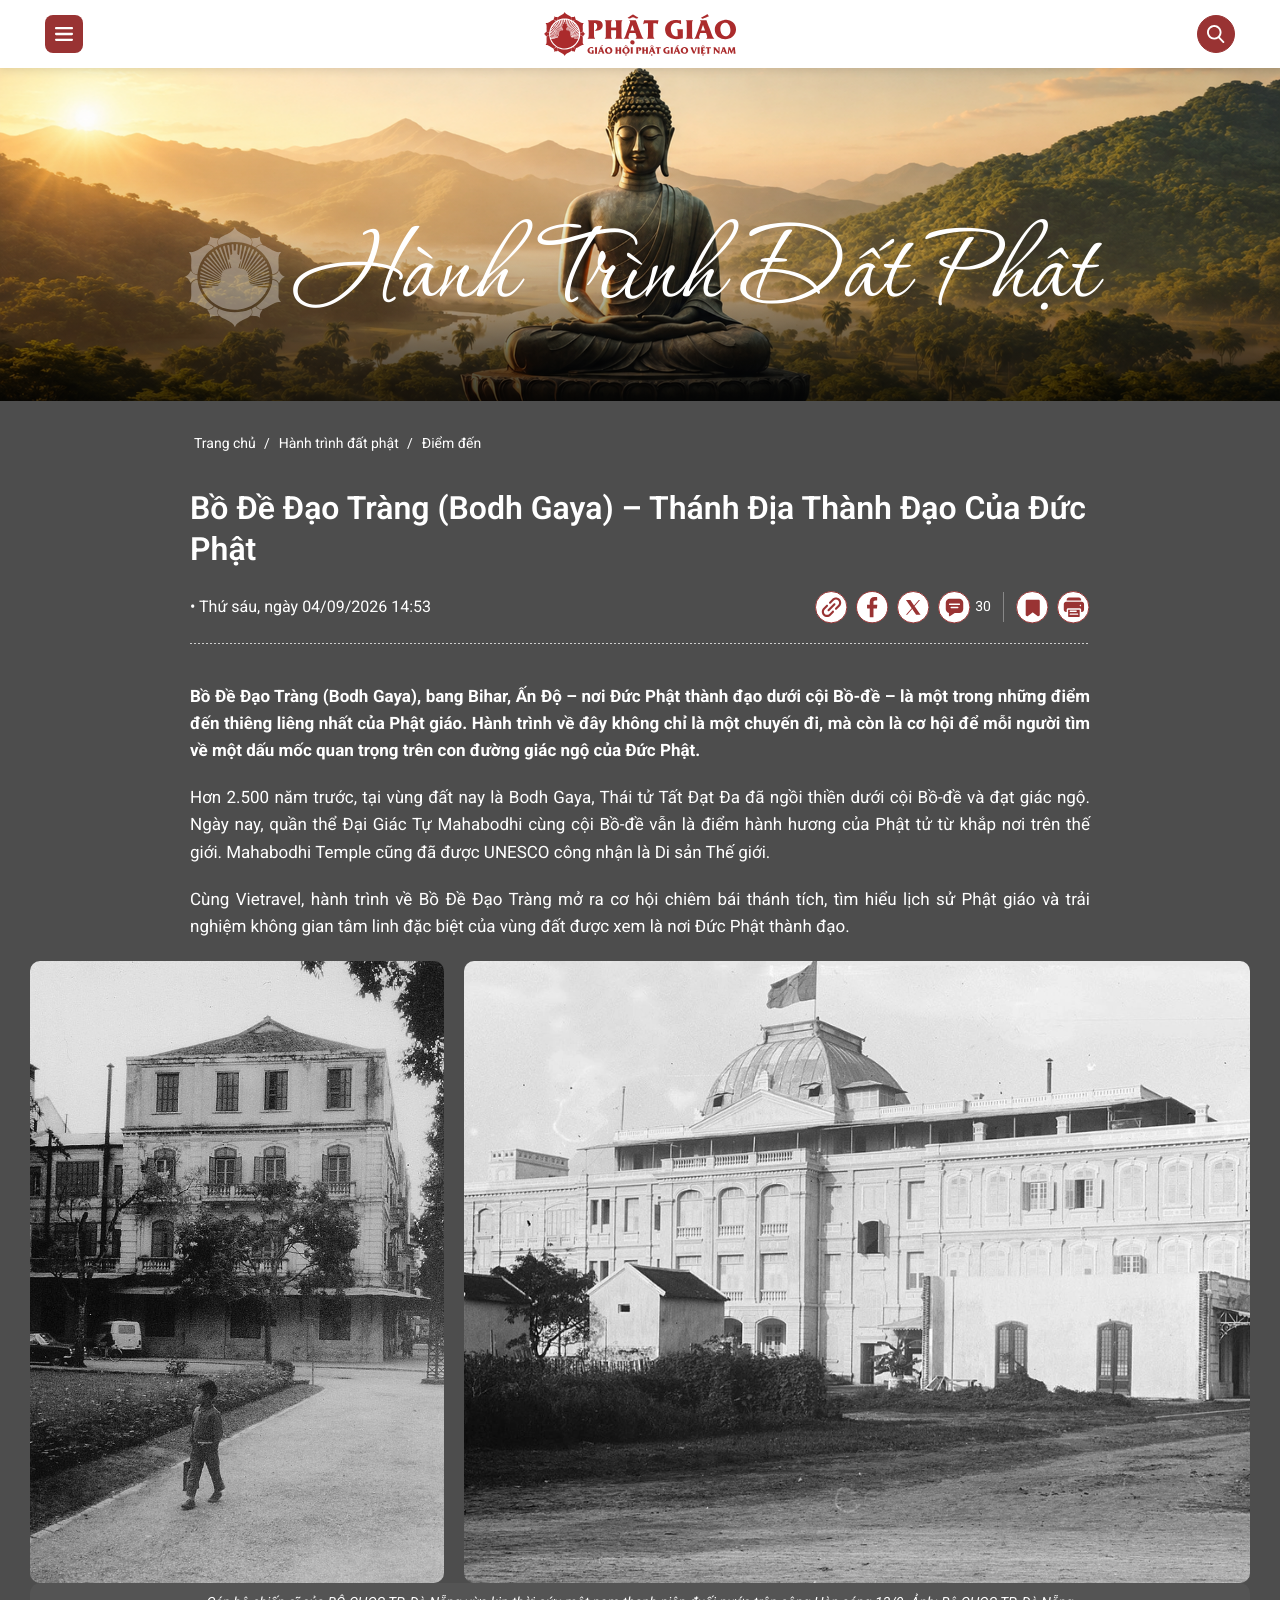
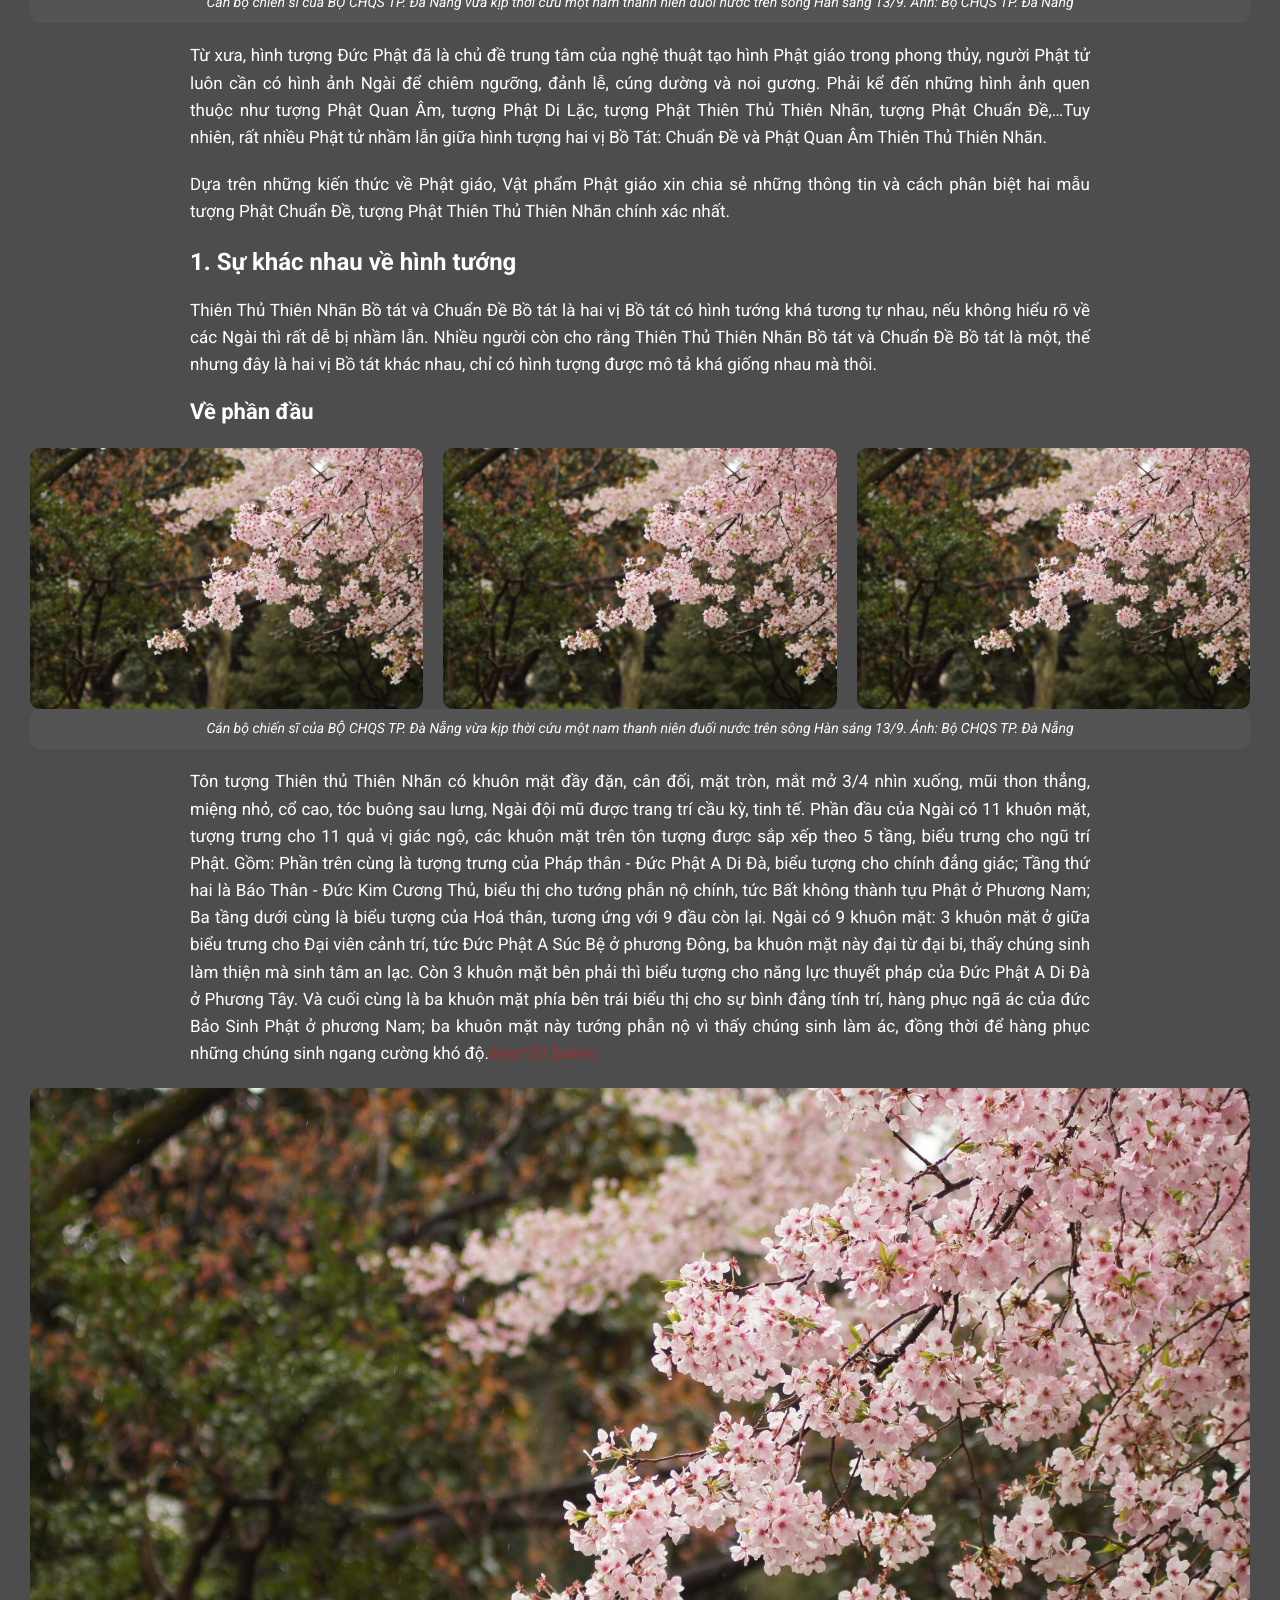
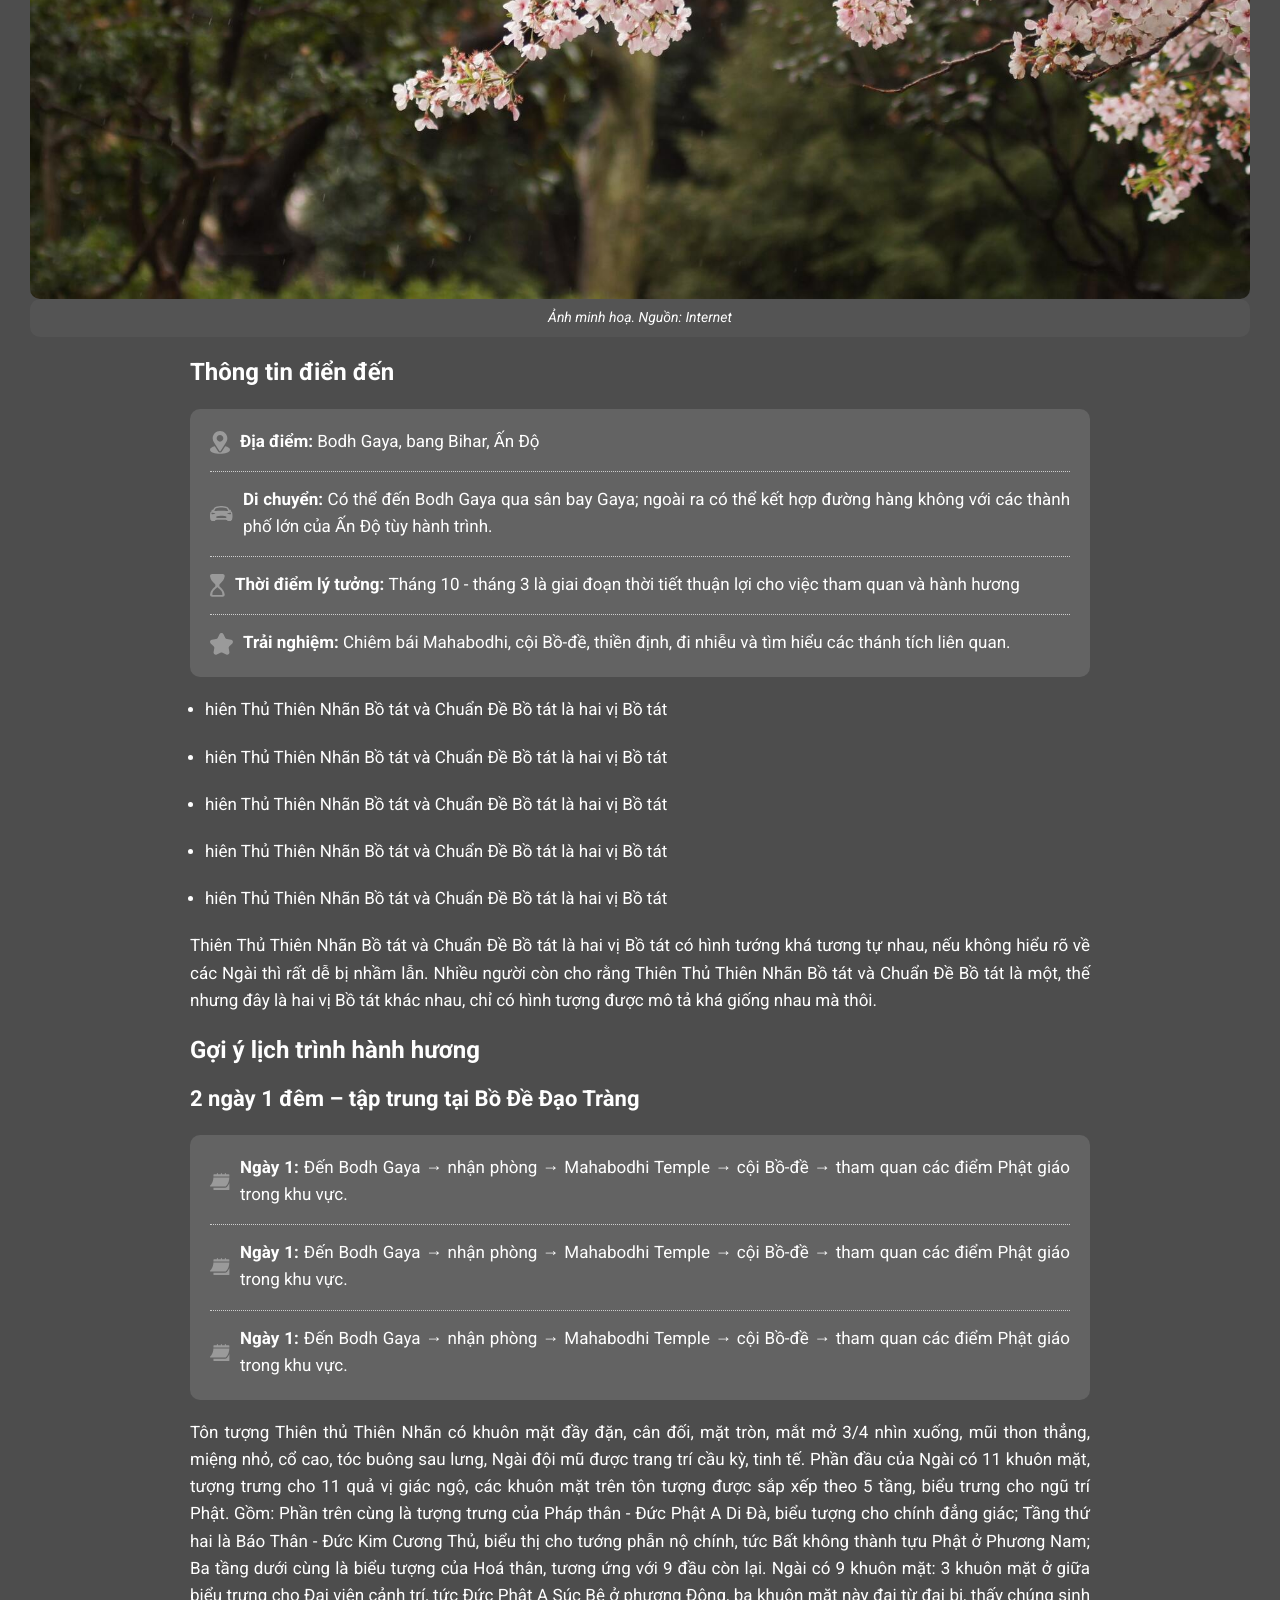
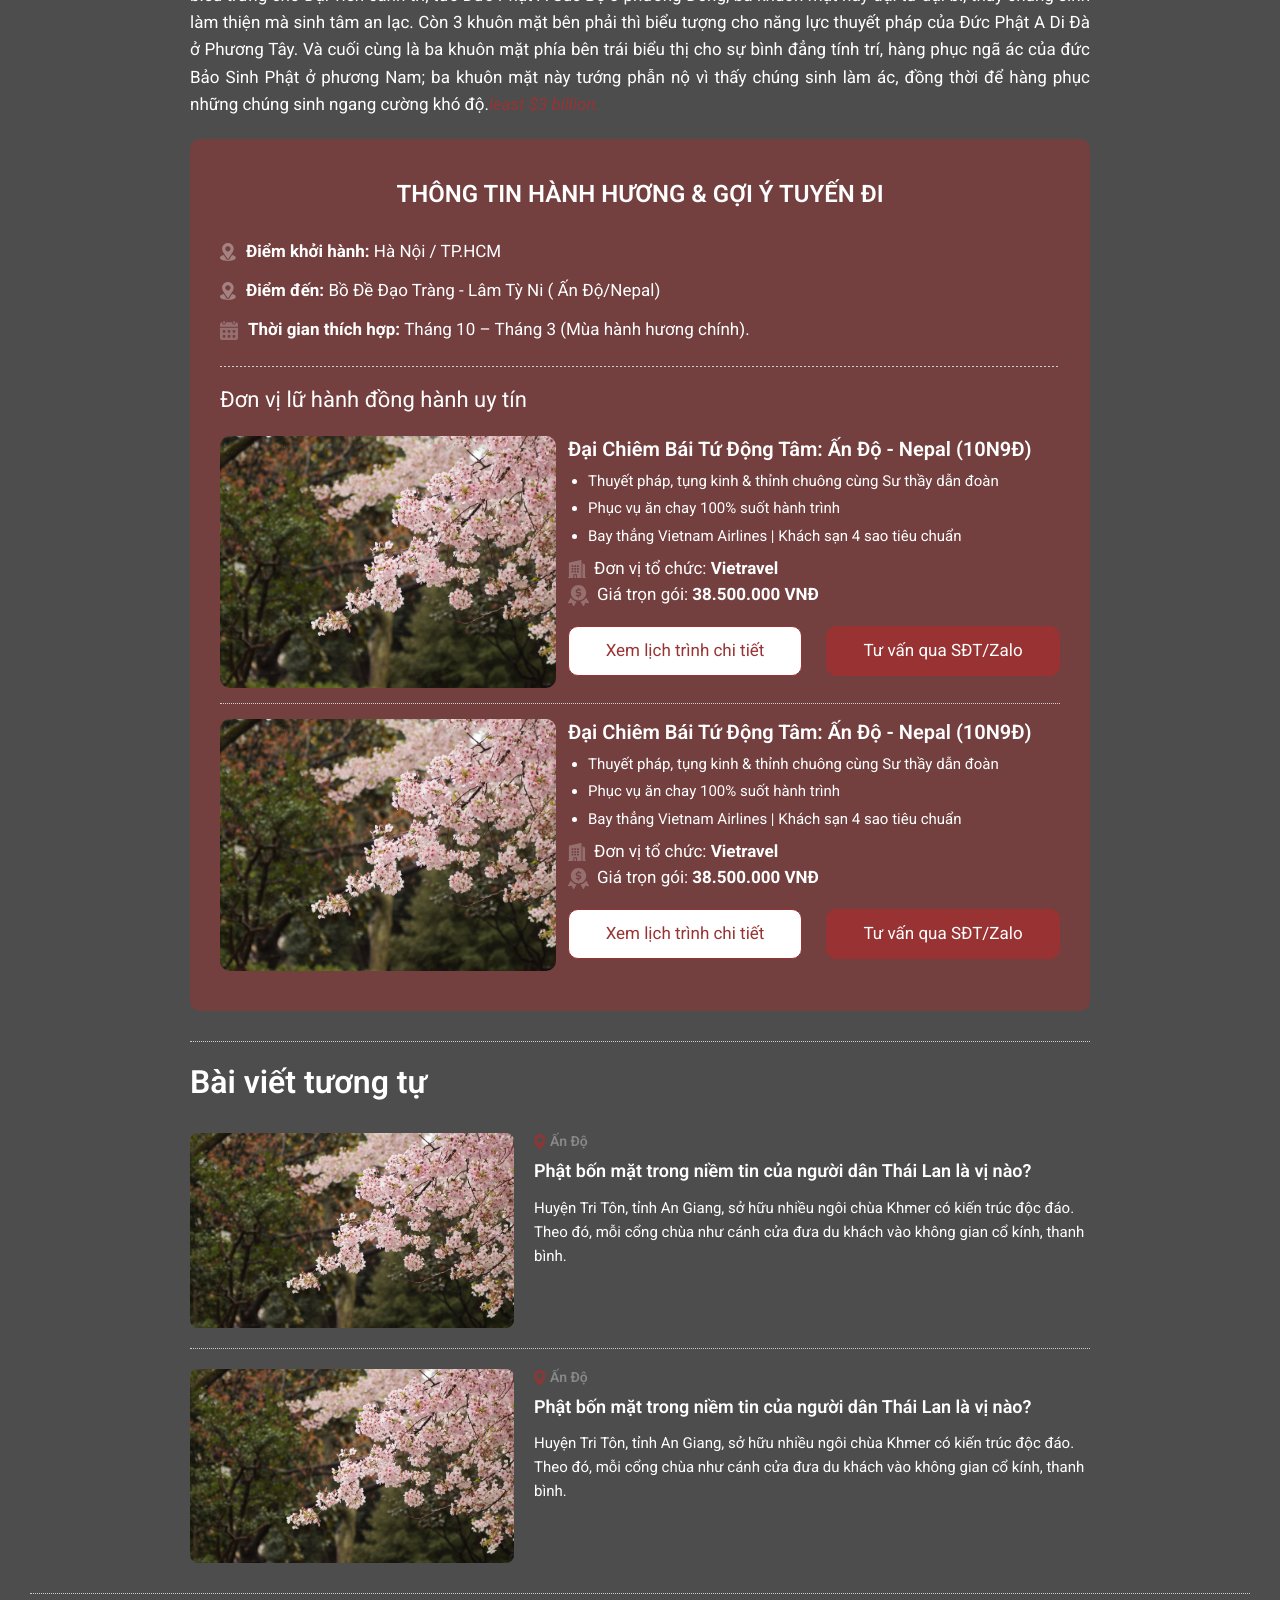
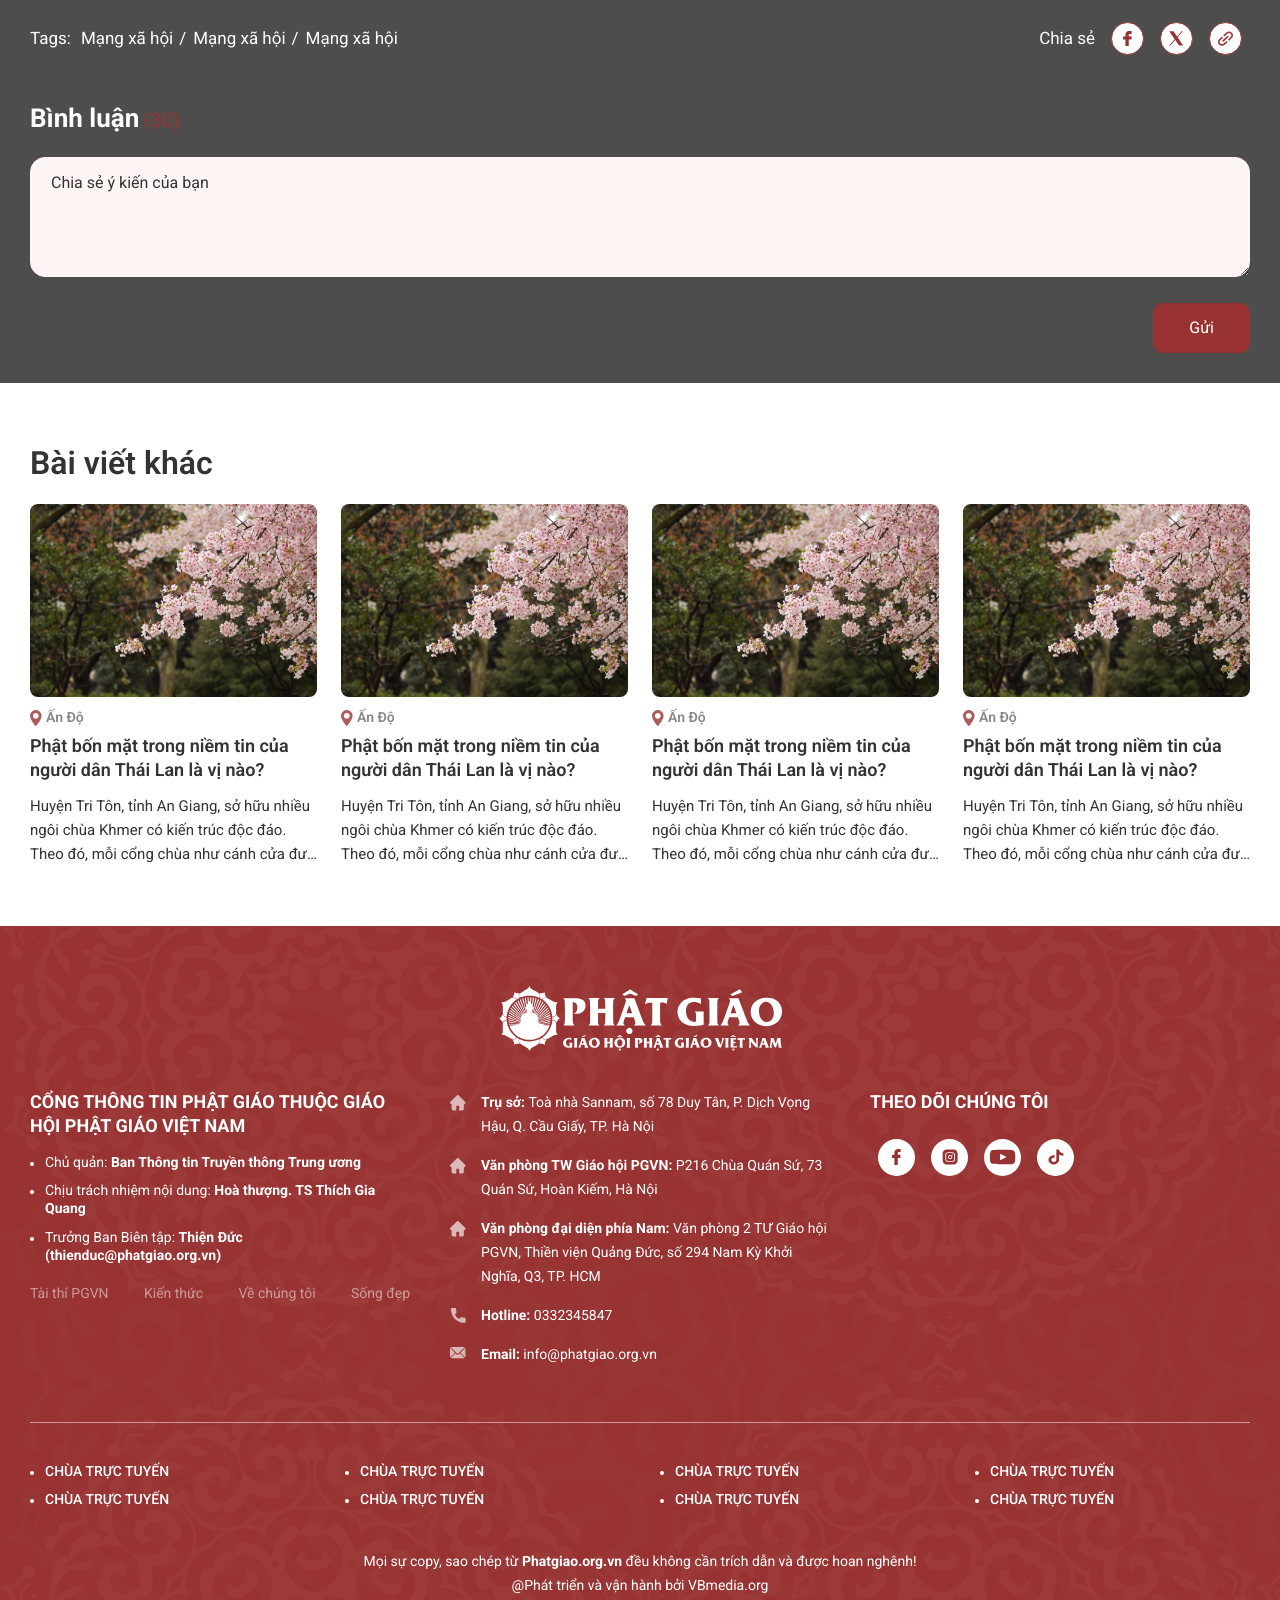
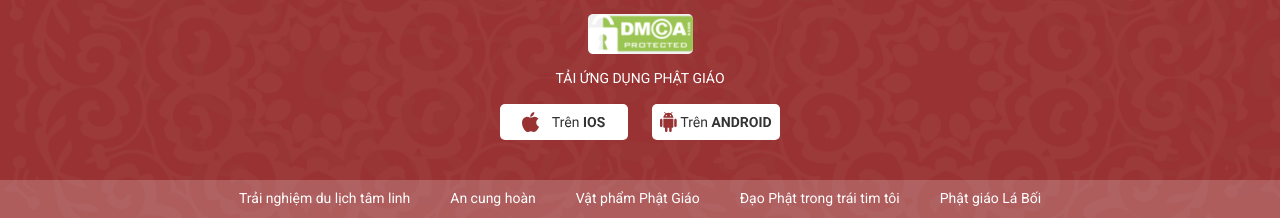
==== commit a1d73d7c: "17/9" ====
--- a/detail-hanh-trinh-dat-phat.html
+++ b/detail-hanh-trinh-dat-phat.html
@@ -544,35 +544,13 @@
                     <!-- end img -->
                     <!-- content -->
                     <div class="article-content article-content-bottom absolute inset-0 p-40 p-md-15 relative d-3xl-flex flex-column">
-                        <!-- pc -->
-                        <div class="w-1220 w-md-500 d-3xl-block d-md-none">
-                            <h2 class="article-title fs-32 fs-md-20 fw-600 text-white">
-                                <span>Bồ Đề Đạo Tràng (Bodh Gaya) – Thánh Địa Thành Đạo Của Đức Phật</span>
-                            </h2>
-                            
-                            <div class="breadcrumb-quaternary fs-14 fs-md-14 text-white mt-15 mt-md-0 pt-md-4">
-                                <ul class="breadcrumb-quaternary-container">
-                                    <li class="breadcrumb-quaternary__item">
-                                        <a href="#" class="breadcrumb-quaternary-link">Trang chủ</a>
-                                    </li>
-                                    <li class="breadcrumb-quaternary__item">
-                                        <a href="#" class="breadcrumb-quaternary-link">Hành trình đất phật</a>
-                                    </li>
-                                    <li class="breadcrumb-quaternary__item">
-                                        <a href="#" class="breadcrumb-quaternary-link">Điểm đến</a>
-                                    </li>
-                                </ul>
-                            </div>
-                        </div>
-                        <!-- end pc -->
-
                         <!-- mb -->
-                        <div class="w-1220 w-md-500 d-3xl-none d-md-block">
+                        <div class="w-1220 w-md-500">
                             <div class="d-3xl-flex items-center flex-wrap gap-10 justify-center">
-                                <div class="icon flex-0">
+                                <div class="icon flex-0 icon-100 icon-md-44">
                                     <img src="./images/svg/logo-2.svg" alt="">
                                 </div>
-                                <h2 class="heading-title text-white fs-48 font-corinthia text-center fw-400"><span>Hành Trình  Đất Phật</span></h2>
+                                <h2 class="heading-title text-white fs-130 fs-md-48 font-corinthia text-center fw-400"><span>Hành Trình  Đất Phật</span></h2>
                             </div>
                         </div>
                         <!-- end mb -->
@@ -586,10 +564,9 @@
             <!-- primary -->
             <section class="detail-hanh-trinh-dat-phat-primary relative z-20 over-hidden w-wrapper bg-gray-4d">
                 <div class="detail-hanh-trinh-dat-phat-primary__container relative z-10 w-1220 w-md-500 py-30 pt-md-10 pb-md-30">
-                    <!-- mb -->
-                    <div class="d-3xl-none d-md-block">
+                    <div class="w-900">
                         <!-- bredcrumb -->
-                        <div class="breadcrumb-quaternary fs-14 fs-md-14 text-white mt-15 mt-md-0 pt-md-4">
+                        <div class="breadcrumb-quaternary fs-14 fs-md-14 text-white mt-md-0 pt-md-4">
                             <ul class="breadcrumb-quaternary-container">
                                 <li class="breadcrumb-quaternary__item">
                                     <a href="#" class="breadcrumb-quaternary-link">Trang chủ</a>
@@ -605,12 +582,11 @@
                         <!-- end bredcrumb -->
 
                         <!-- title -->
-                        <h1 class="article-title fs-32 fs-md-20 fw-600 text-white mt-24">
+                        <h1 class="article-title fs-32 fs-md-20 fw-600 text-white mt-30 mt-md-20 mb-20">
                             <span>Bồ Đề Đạo Tràng (Bodh Gaya) – Thánh Địa Thành Đạo Của Đức Phật</span>
                         </h1>
                         <!-- end title -->
                     </div>
-                    <!-- end mb -->
 
                     <!-- detail top -->
                     <div class="detail-hanh-trinh-dat-phat-primary__top d-3xl-flex items-center justify-between gap-20 flex-wrap pb-20 mb-20 border-dotted-ce mt-md-12">
--- a/css/style.css
+++ b/css/style.css
@@ -1768,6 +1768,11 @@
   height: auto;
 }
 
+.icon-100 img {
+  width: 100px;
+  height: auto;
+}
+
 .border-dotted-ce {
   background: -webkit-gradient(linear, left top, right top, color-stop(50%, #CECECE), color-stop(50%, rgba(255, 255, 255, 0))) 0 100%/4px 1px repeat-x;
   background: linear-gradient(to right, #CECECE 50%, rgba(255, 255, 255, 0) 50%) 0 100%/4px 1px repeat-x;
@@ -2294,25 +2299,19 @@
   white-space: nowrap;
   flex-wrap: nowrap;
   /* width */
+  /* Track */
+  /* Handle */
+  /* Handle on hover */
 }
 .navbar-menu-mb .navbar-mb::-webkit-scrollbar {
   width: 0;
   height: 0;
 }
-.navbar-menu-mb .navbar-mb {
-  /* Track */
-}
 .navbar-menu-mb .navbar-mb::-webkit-scrollbar-track {
   background: transparent;
 }
-.navbar-menu-mb .navbar-mb {
-  /* Handle */
-}
 .navbar-menu-mb .navbar-mb::-webkit-scrollbar-thumb {
   background: transparent;
-}
-.navbar-menu-mb .navbar-mb {
-  /* Handle on hover */
 }
 .navbar-menu-mb .navbar-mb::-webkit-scrollbar-thumb:hover {
   background: transparent;
@@ -2966,13 +2965,13 @@
   display: flex;
   flex-wrap: wrap;
 }
+.breadcrumb-quaternary__item {
+  color: #fff;
+}
 .breadcrumb-quaternary__item:last-child .breadcrumb-quaternary-link::before {
   content: none;
 }
 .breadcrumb-quaternary__item.active {
-  color: #fff;
-}
-.breadcrumb-quaternary__item {
   color: #fff;
 }
 .breadcrumb-quaternary-link {
@@ -3765,7 +3764,7 @@
     size: auto !important;
   }
   .no-print,
-  .d-3xl-block.d-md-none {
+.d-3xl-block.d-md-none {
     display: none !important;
   }
   main {
@@ -4054,8 +4053,16 @@
   .fs-md-36 {
     font-size: 36px;
   }
+  .fs-md-48 {
+    font-size: 48px;
+  }
   .fs-md-58 {
     font-size: 58px;
+  }
+  /* ------------------------------------------ */
+  .icon-md-44 img {
+    width: 44px;
+    height: auto;
   }
   /* ------------------------------------------ */
   .bg-md-white {
@@ -4268,16 +4275,16 @@
   }
   /* ------------------------------------------ */
   .swiper-button-primary .swiper-button-next,
-  .swiper-button-primary .swiper-button-prev {
+.swiper-button-primary .swiper-button-prev {
     width: 36px;
     height: 36px;
   }
   .swiper-button-primary .swiper-button-next,
-  .swiper-button-primary .swiper-rtl .swiper-button-prev {
+.swiper-button-primary .swiper-rtl .swiper-button-prev {
     right: 0;
   }
   .swiper-button-primary .swiper-button-prev,
-  .swiper-button-primary .swiper-rtl .swiper-button-next {
+.swiper-button-primary .swiper-rtl .swiper-button-next {
     left: 0;
   }
   /* ------------------------------------------ */
@@ -4585,11 +4592,11 @@
     font-size: 12px !important;
   }
   .swiper-button-primary .swiper-button-next,
-  .swiper-button-primary .swiper-rtl .swiper-button-prev {
+.swiper-button-primary .swiper-rtl .swiper-button-prev {
     right: 0;
   }
   .swiper-button-primary .swiper-button-prev,
-  .swiper-button-primary .swiper-rtl .swiper-button-next {
+.swiper-button-primary .swiper-rtl .swiper-button-next {
     left: 0;
   }
   /* section primary */
